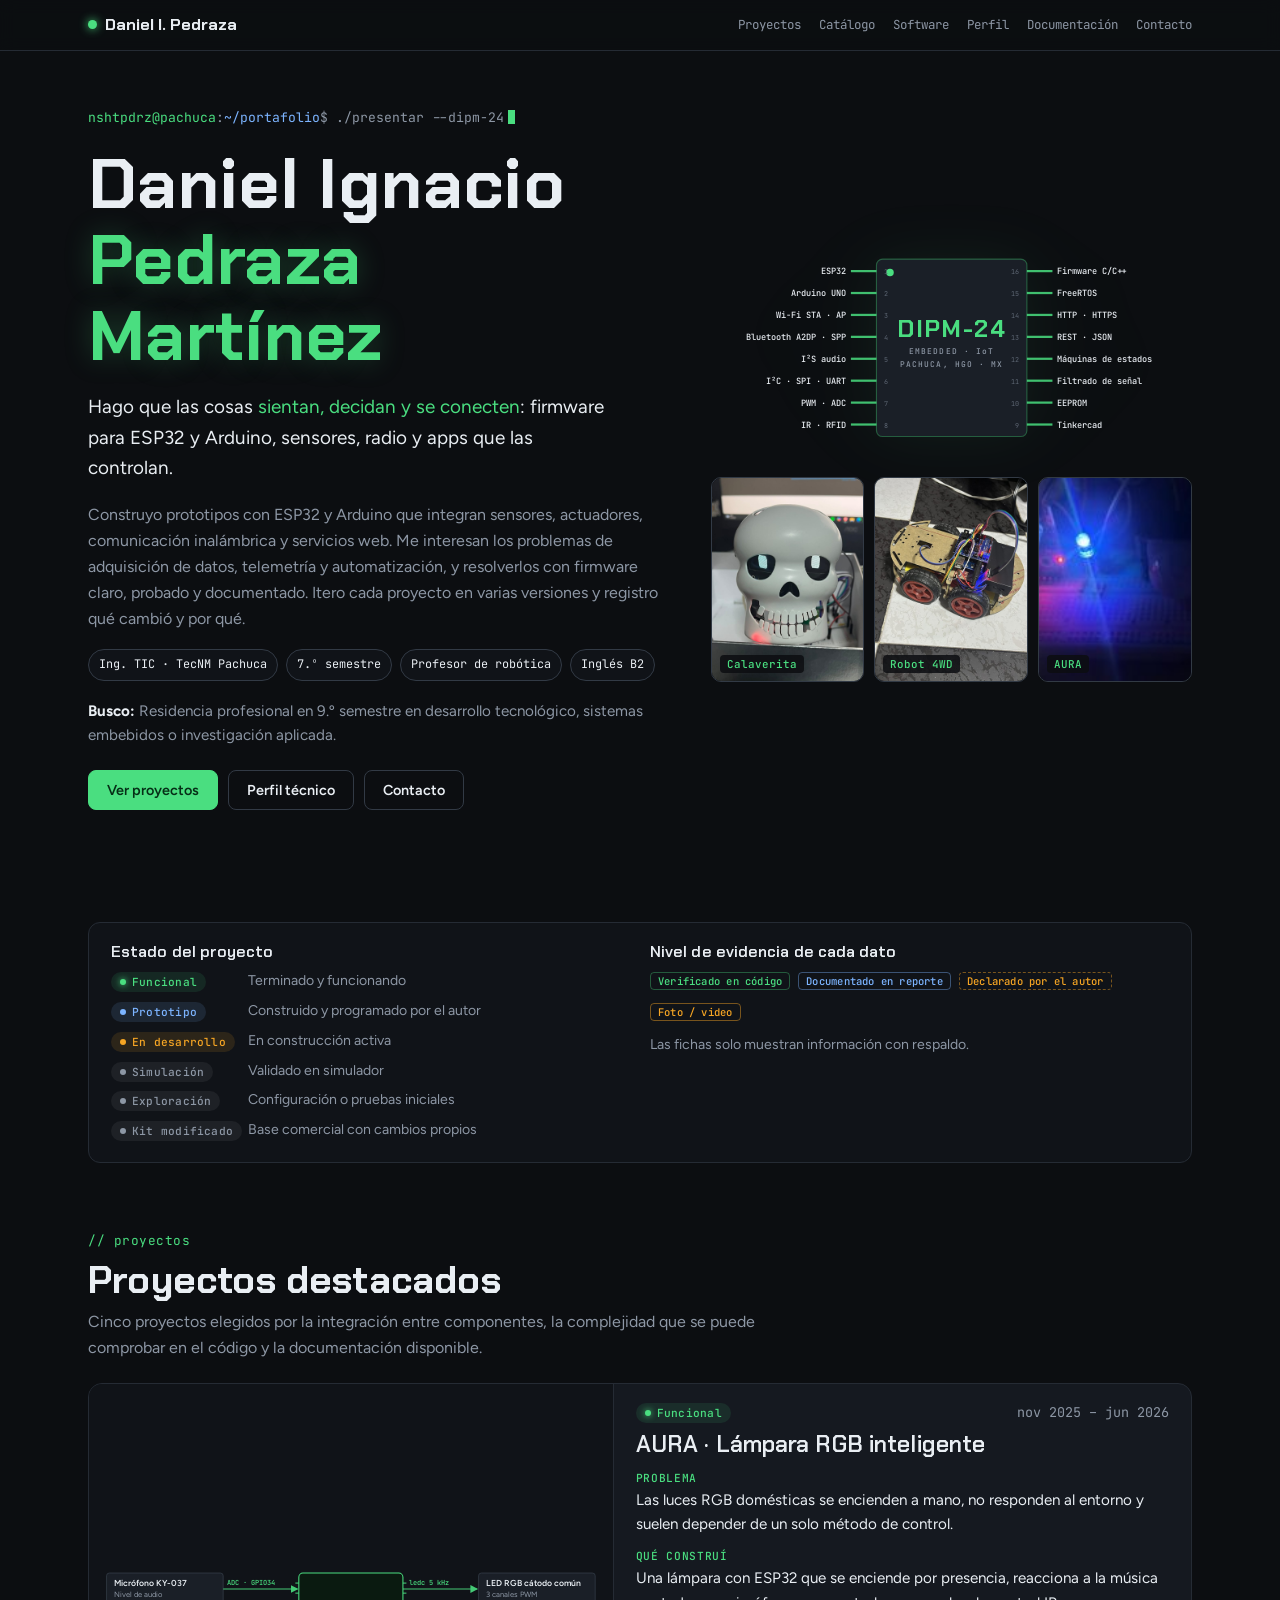
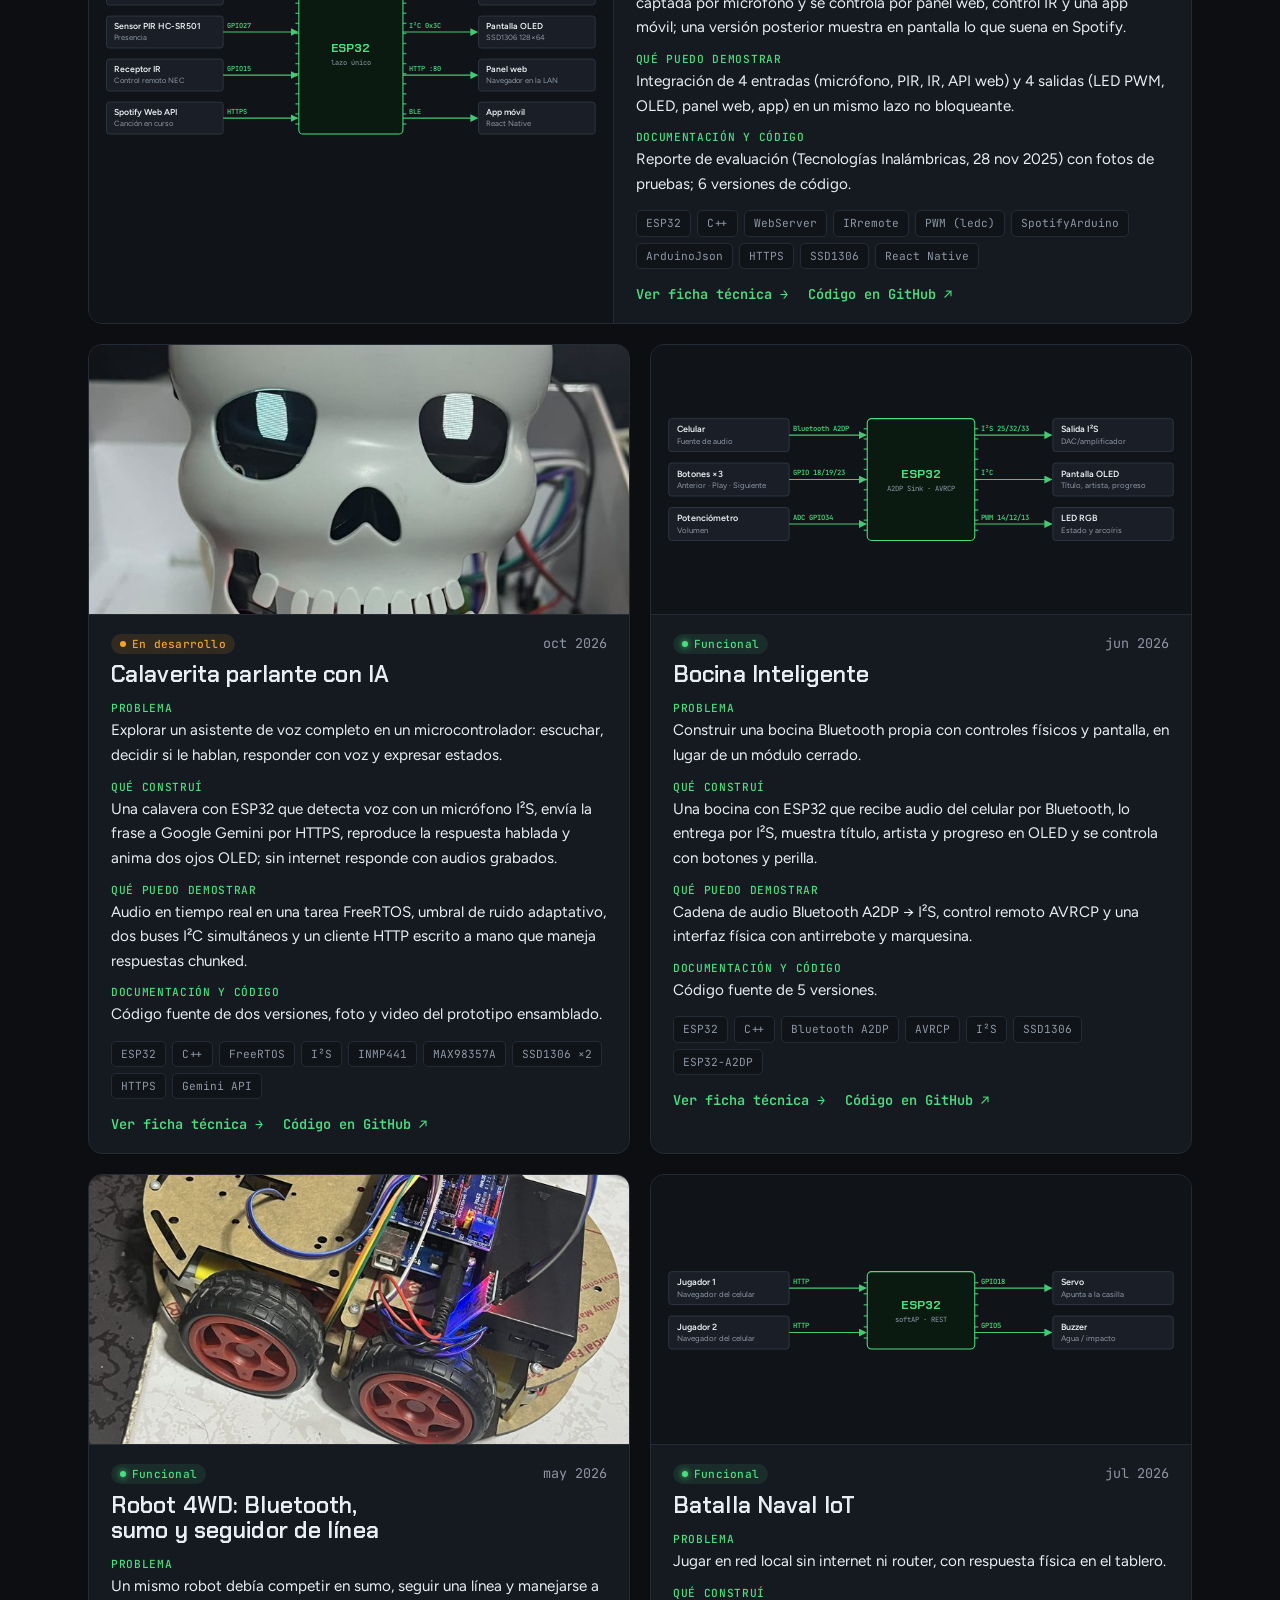
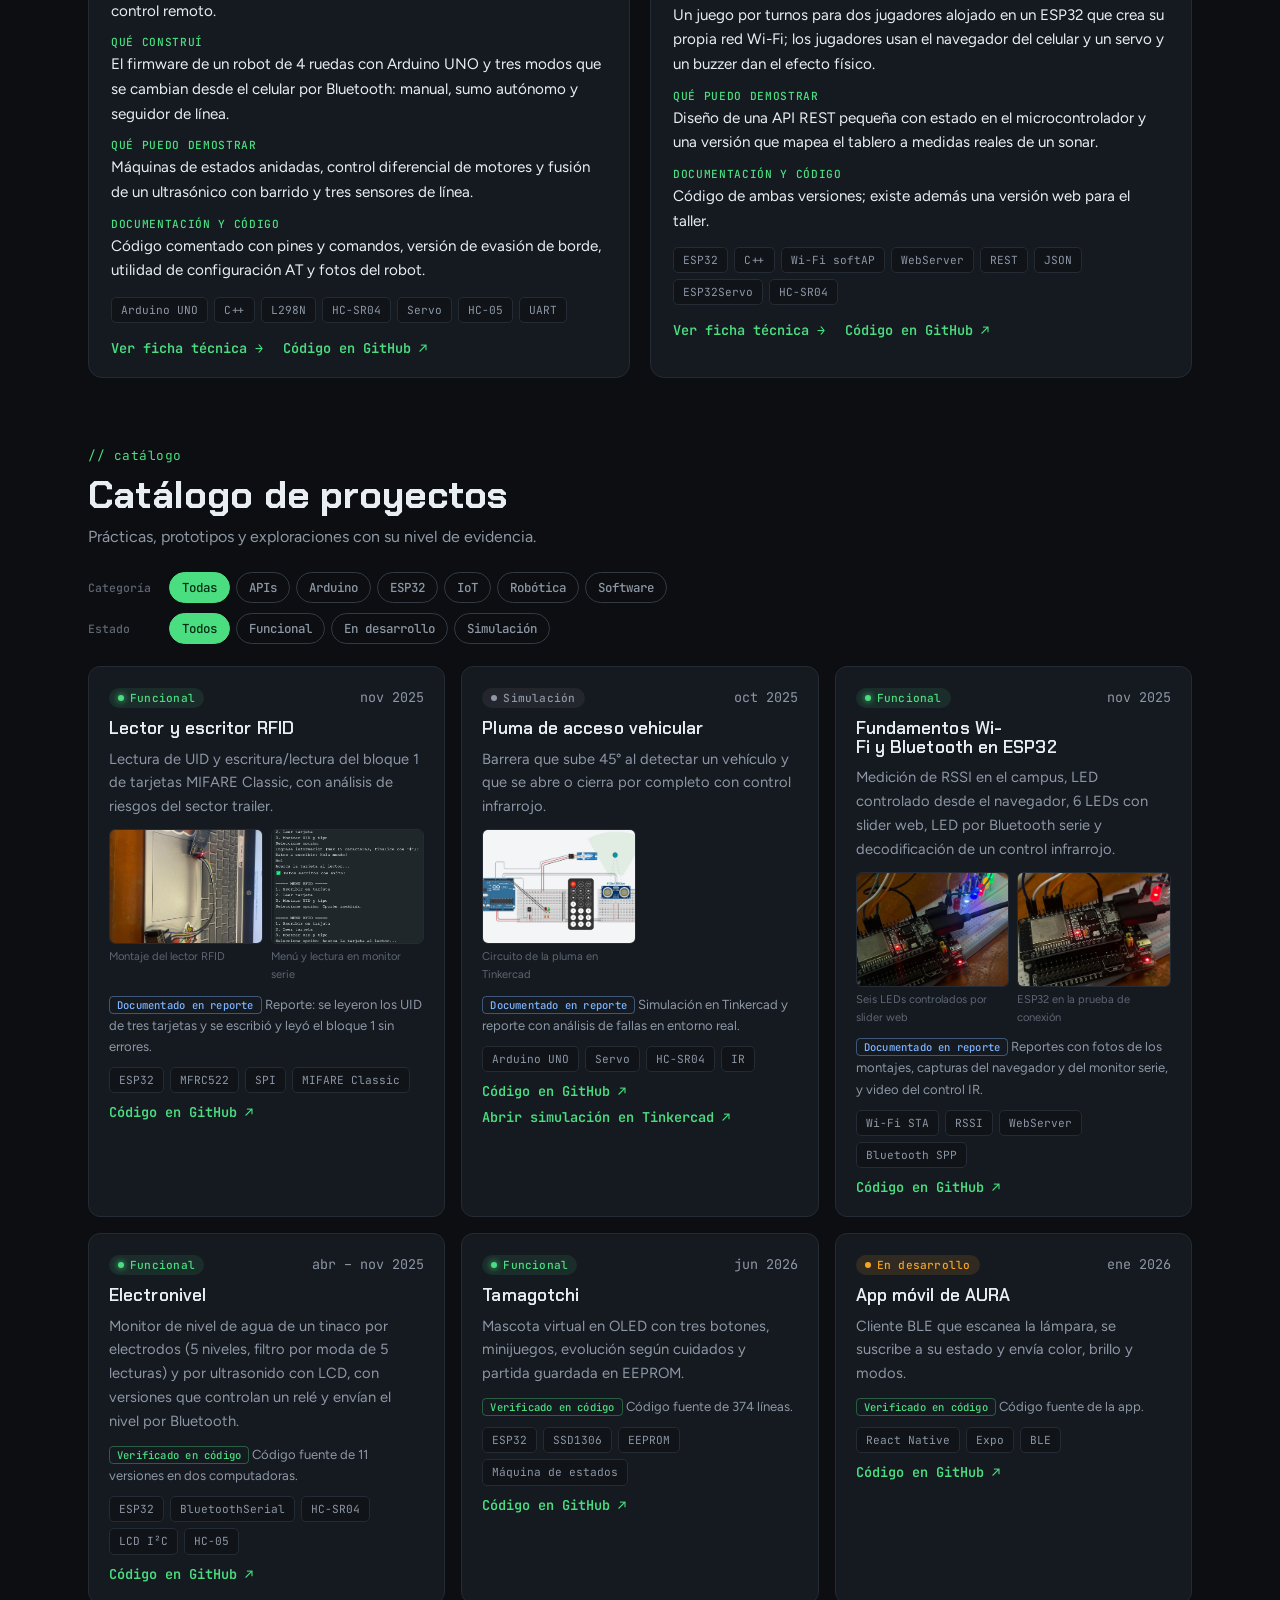
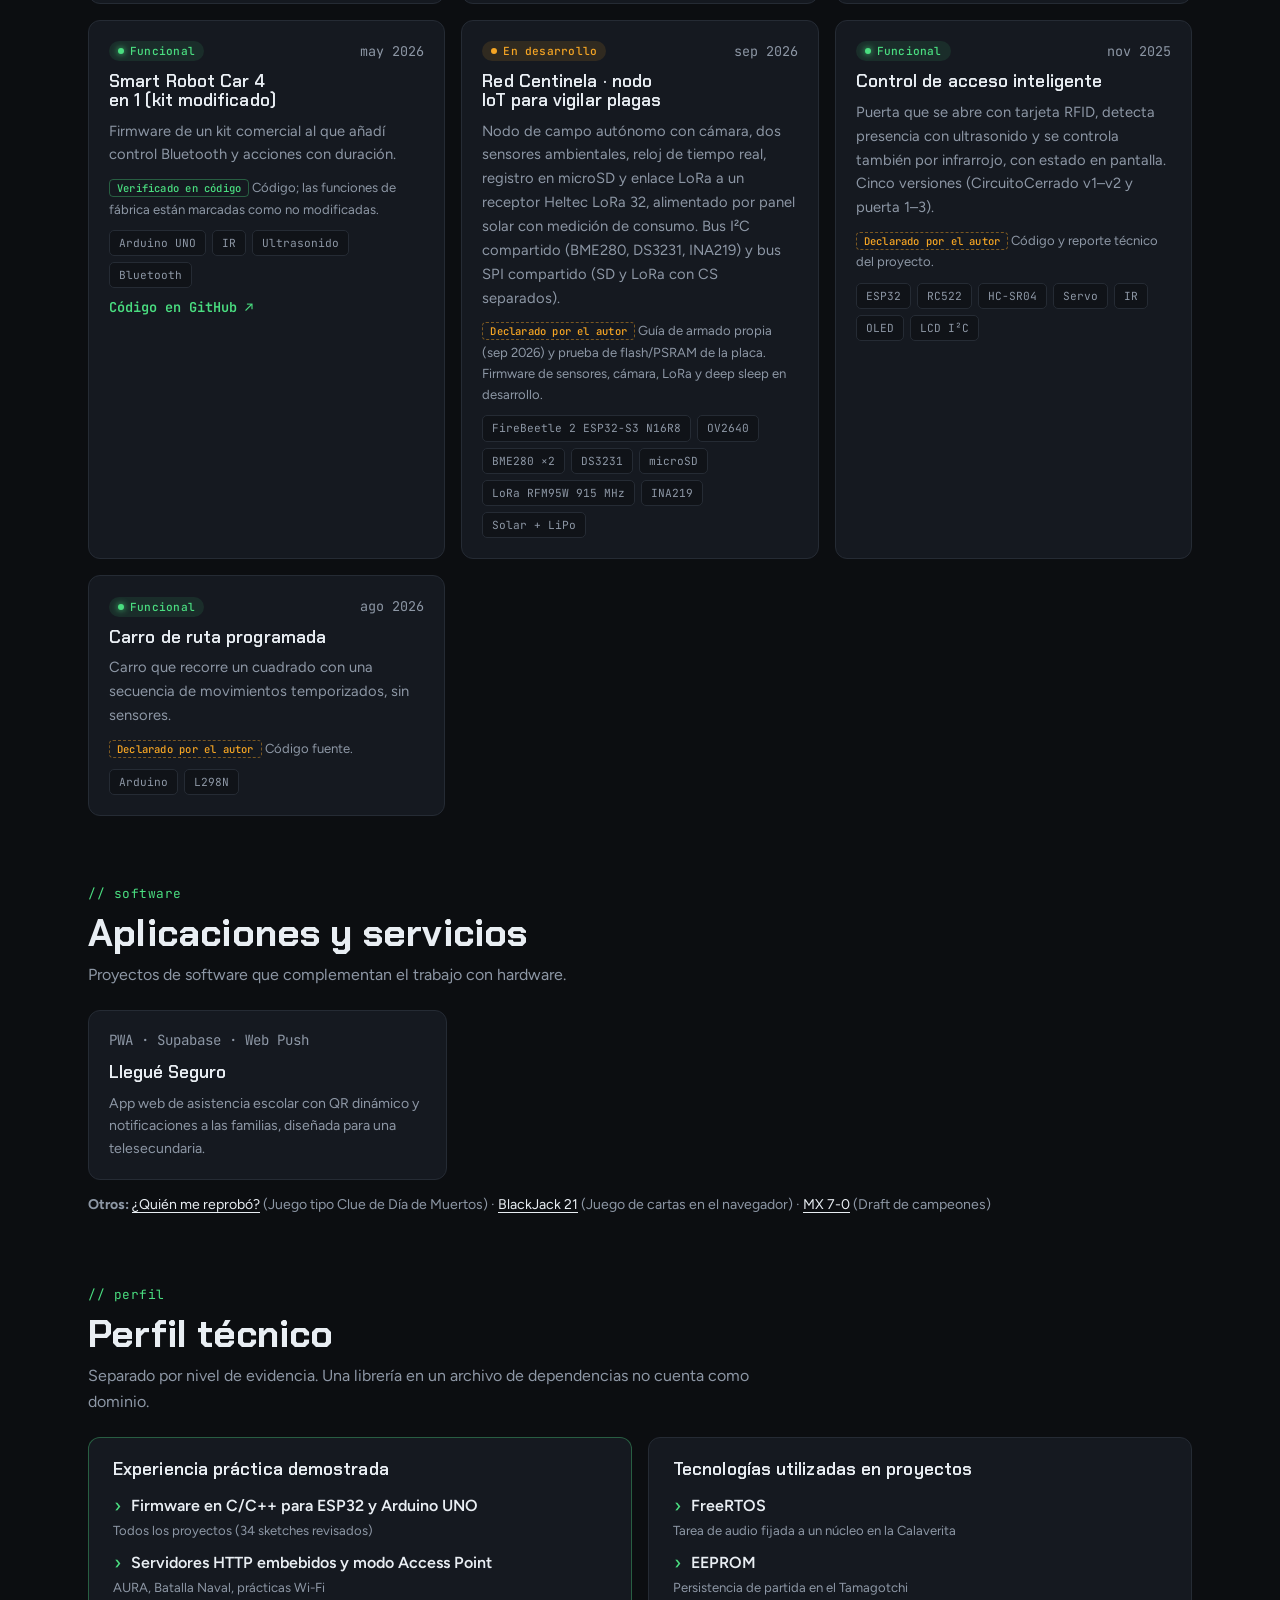
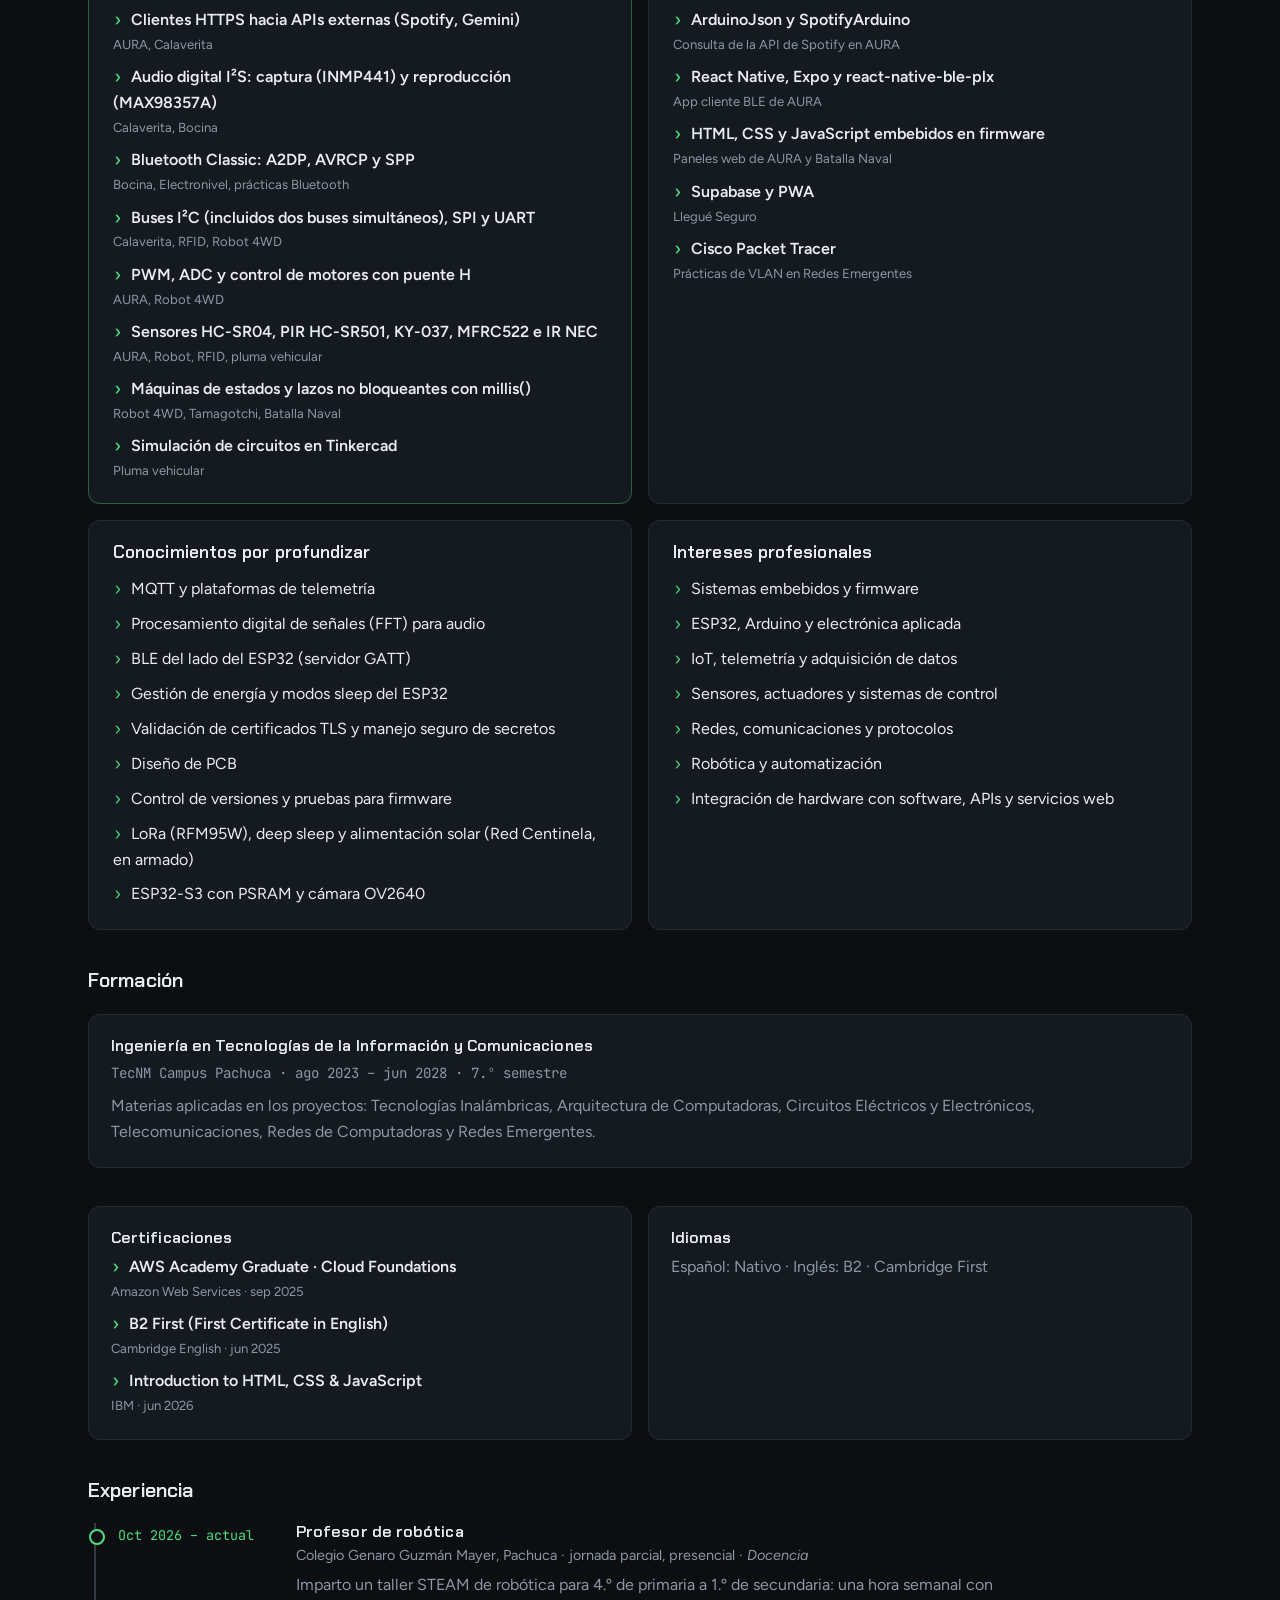
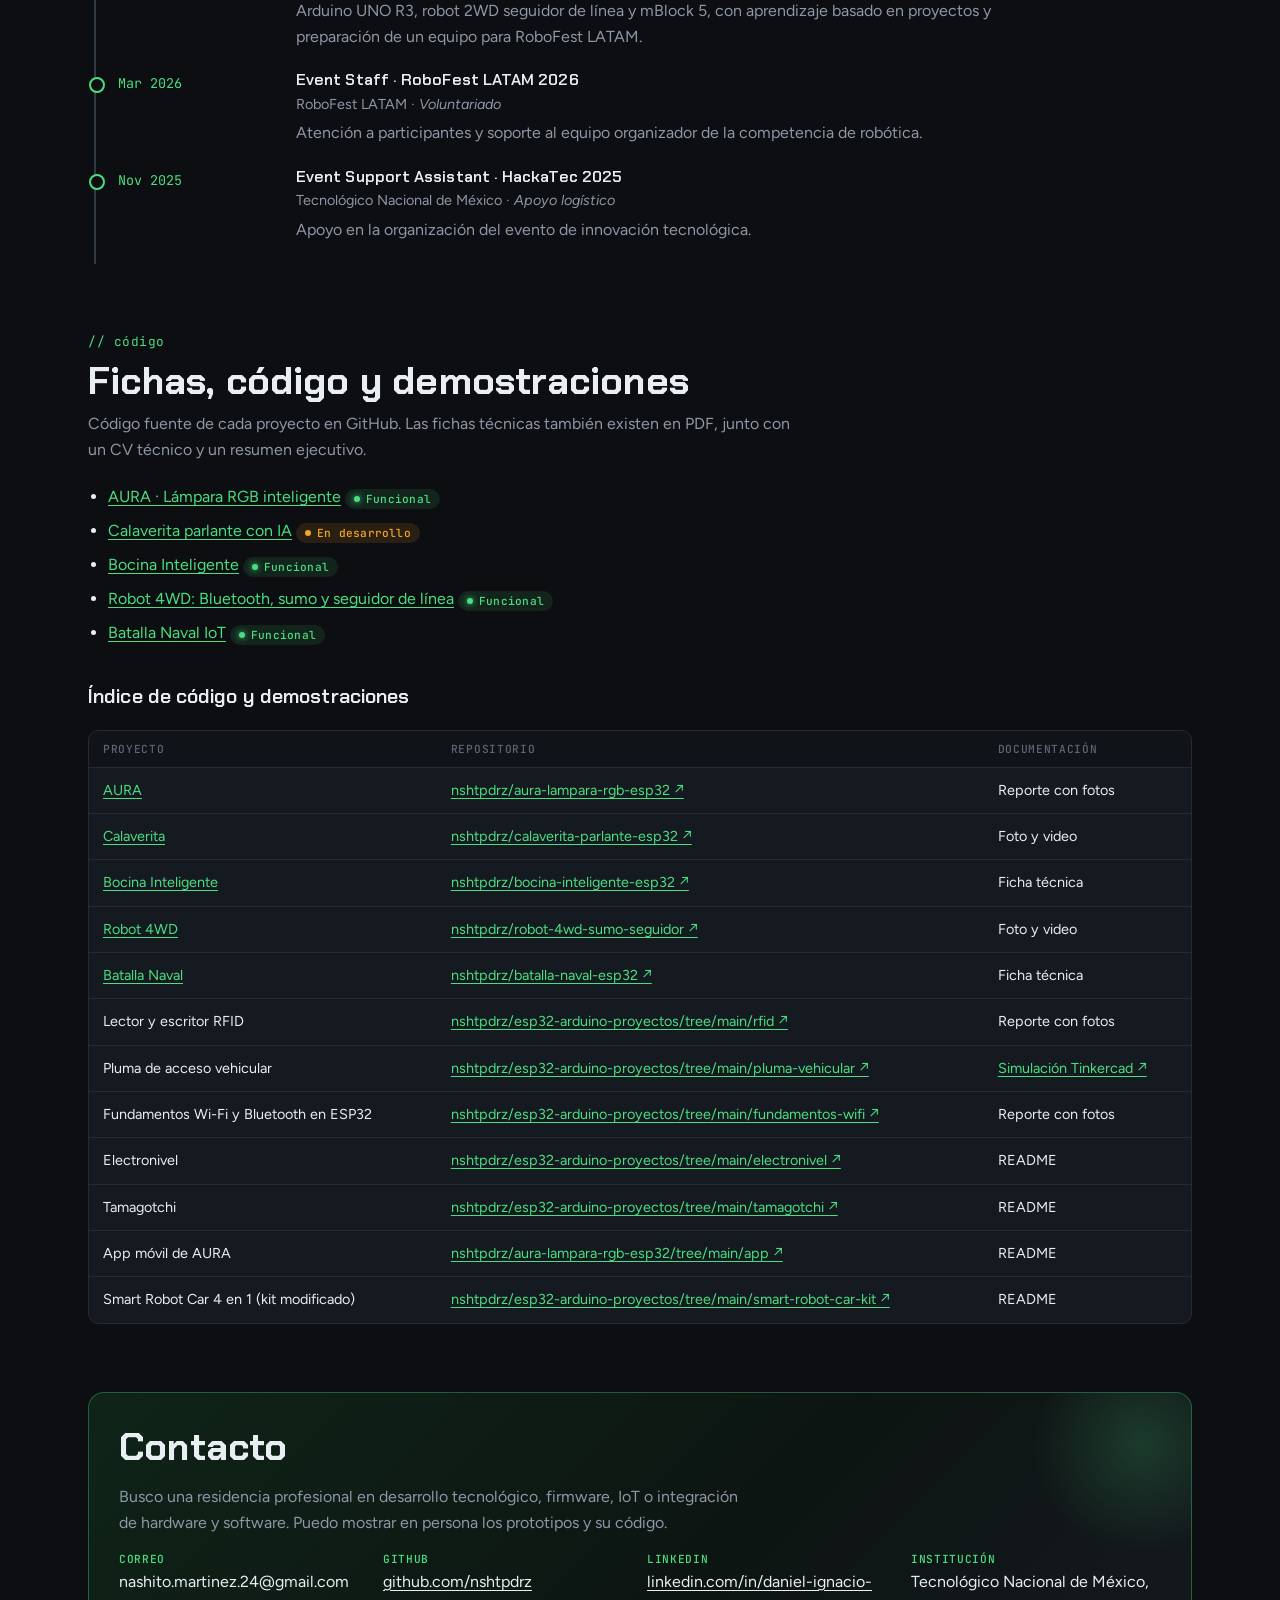
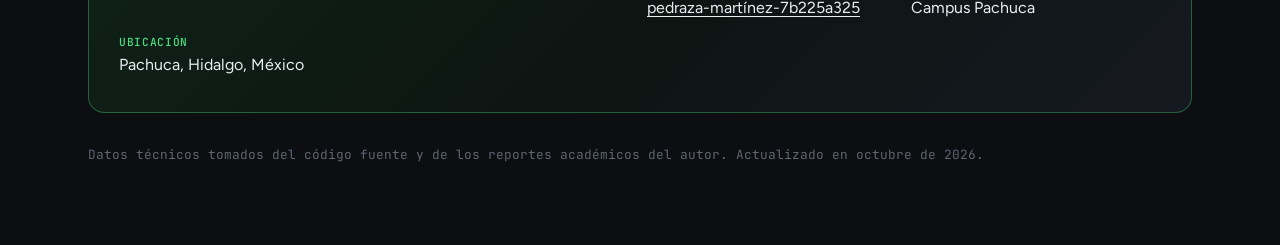
==== index.html @ 910955cd "Portafolio técnico de sistemas embebidos e IoT Co-Authored-By: Claude Opus 5.5 <noreply@anthropic.co" ====
<!doctype html>
<html lang="es">
<head>
<meta charset="utf-8">
<meta name="viewport" content="width=device-width, initial-scale=1, viewport-fit=cover">
<meta property="og:title" content="Portafolio de Daniel Pedraza · Sistemas embebidos e IoT">
<meta property="og:description" content="Proyectos con ESP32 y Arduino documentados con arquitectura, hardware y código.">
<meta property="og:type" content="website">
<meta property="og:url" content="https://nshtpdrz.github.io/">
<link rel="icon" href="data:image/svg+xml,%3Csvg xmlns='http://www.w3.org/2000/svg' viewBox='0 0 32 32'%3E%3Crect x='7' y='7' width='18' height='18' rx='3' fill='%2315191a'/%3E%3Cg stroke='%239c4d1b' stroke-width='2'%3E%3Cpath d='M2 11h5M2 16h5M2 21h5M25 11h5M25 16h5M25 21h5'/%3E%3C/g%3E%3C/svg%3E">
<title>Portafolio de Daniel Pedraza</title>
<meta name="claude:viewport-fit-sides" content="cover">
<meta name="description" content="Portafolio técnico de sistemas embebidos e IoT: proyectos con ESP32 y Arduino documentados con evidencia.">
<meta name="author" content="Daniel Ignacio Pedraza Martínez">
<link rel="preconnect" href="https://fonts.googleapis.com"><link rel="preconnect" href="https://fonts.gstatic.com" crossorigin><link rel="stylesheet" href="https://fonts.googleapis.com/css2?family=Chakra+Petch:wght@500;600;700&family=Figtree:wght@400;500;600;700&family=JetBrains+Mono:wght@400;500;700&display=swap">
<link rel="stylesheet" href="assets/styles.css">
</head>
<body>
<nav class="top" aria-label="Navegación principal"><div class="in"><a class="brand" href="#inicio">Daniel I. Pedraza</a><div class="links"><a href="#destacados">Proyectos</a><a href="#catalogo">Catálogo</a><a href="#software">Software</a><a href="#perfil">Perfil</a><a href="#documentacion">Documentación</a><a href="#contacto">Contacto</a></div></div></nav>
<main class="wrap" id="inicio">
  <header class="hero">
    <div class="intro">
      <p class="term" aria-hidden="true"><span class="prompt">nshtpdrz@pachuca</span>:<span class="path">~/portafolio</span>$ ./presentar --dipm-24<span class="cursor"></span></p>
      <h1>Daniel Ignacio<br><span class="hl">Pedraza Martínez</span></h1>
      <p class="role">Hago que las cosas <em>sientan, decidan y se conecten</em>: firmware para ESP32 y Arduino, sensores, radio y apps que las controlan.</p>
      <p class="summary">Construyo prototipos con ESP32 y Arduino que integran sensores, actuadores, comunicación inalámbrica y servicios web. Me interesan los problemas de adquisición de datos, telemetría y automatización, y resolverlos con firmware claro, probado y documentado. Itero cada proyecto en varias versiones y registro qué cambió y por qué.</p>
      <div class="facts"><span>Ing. TIC · TecNM Pachuca</span><span>7.º semestre</span><span>Profesor de robótica</span><span>Inglés B2</span></div>
      <p class="goal"><b>Busco:</b> Residencia profesional en 9.º semestre en desarrollo tecnológico, sistemas embebidos o investigación aplicada.</p>
      <div class="cta"><a class="btn" href="#destacados">Ver proyectos</a><a class="btn ghost" href="#perfil">Perfil técnico</a><a class="btn ghost" href="#contacto">Contacto</a></div>
    </div>
    <div class="hero-side">
      <div class="chipbox"><svg viewBox="0 0 640 300" class="chip" role="img" aria-label="Tecnologías con práctica demostrada: ESP32, Arduino UNO, Wi-Fi STA · AP, Bluetooth A2DP · SPP, I²S audio, I²C · SPI · UART, PWM · ADC, IR · RFID, Firmware C/C++, FreeRTOS, HTTP · HTTPS, REST · JSON, Máquinas de estados, Filtrado de señal, EEPROM, Tinkercad"><rect x="220.0" y="32.0" width="200" height="236" rx="8" class="c-body"/><circle cx="238.0" cy="50.0" r="5" class="c-dot"/><text x="320.0" y="136.0" text-anchor="middle" class="c-name">DIPM-24</text><text x="320.0" y="158.0" text-anchor="middle" class="c-sub">EMBEDDED · IoT</text><text x="320.0" y="176.0" text-anchor="middle" class="c-sub">PACHUCA, HGO · MX</text><line x1="186.0" y1="48.0" x2="220.0" y2="48.0" class="c-pin"/><text x="180.0" y="52.0" text-anchor="end" class="c-lab">ESP32</text><text x="230.0" y="52.0" class="c-num">1</text><line x1="420.0" y1="48.0" x2="454.0" y2="48.0" class="c-pin"/><text x="460.0" y="52.0" class="c-lab">Firmware C/C++</text><text x="410.0" y="52.0" text-anchor="end" class="c-num">16</text><line x1="186.0" y1="77.14285714285714" x2="220.0" y2="77.14285714285714" class="c-pin"/><text x="180.0" y="81.14285714285714" text-anchor="end" class="c-lab">Arduino UNO</text><text x="230.0" y="81.14285714285714" class="c-num">2</text><line x1="420.0" y1="77.14285714285714" x2="454.0" y2="77.14285714285714" class="c-pin"/><text x="460.0" y="81.14285714285714" class="c-lab">FreeRTOS</text><text x="410.0" y="81.14285714285714" text-anchor="end" class="c-num">15</text><line x1="186.0" y1="106.28571428571428" x2="220.0" y2="106.28571428571428" class="c-pin"/><text x="180.0" y="110.28571428571428" text-anchor="end" class="c-lab">Wi-Fi STA · AP</text><text x="230.0" y="110.28571428571428" class="c-num">3</text><line x1="420.0" y1="106.28571428571428" x2="454.0" y2="106.28571428571428" class="c-pin"/><text x="460.0" y="110.28571428571428" class="c-lab">HTTP · HTTPS</text><text x="410.0" y="110.28571428571428" text-anchor="end" class="c-num">14</text><line x1="186.0" y1="135.42857142857144" x2="220.0" y2="135.42857142857144" class="c-pin"/><text x="180.0" y="139.42857142857144" text-anchor="end" class="c-lab">Bluetooth A2DP · SPP</text><text x="230.0" y="139.42857142857144" class="c-num">4</text><line x1="420.0" y1="135.42857142857144" x2="454.0" y2="135.42857142857144" class="c-pin"/><text x="460.0" y="139.42857142857144" class="c-lab">REST · JSON</text><text x="410.0" y="139.42857142857144" text-anchor="end" class="c-num">13</text><line x1="186.0" y1="164.57142857142856" x2="220.0" y2="164.57142857142856" class="c-pin"/><text x="180.0" y="168.57142857142856" text-anchor="end" class="c-lab">I²S audio</text><text x="230.0" y="168.57142857142856" class="c-num">5</text><line x1="420.0" y1="164.57142857142856" x2="454.0" y2="164.57142857142856" class="c-pin"/><text x="460.0" y="168.57142857142856" class="c-lab">Máquinas de estados</text><text x="410.0" y="168.57142857142856" text-anchor="end" class="c-num">12</text><line x1="186.0" y1="193.71428571428572" x2="220.0" y2="193.71428571428572" class="c-pin"/><text x="180.0" y="197.71428571428572" text-anchor="end" class="c-lab">I²C · SPI · UART</text><text x="230.0" y="197.71428571428572" class="c-num">6</text><line x1="420.0" y1="193.71428571428572" x2="454.0" y2="193.71428571428572" class="c-pin"/><text x="460.0" y="197.71428571428572" class="c-lab">Filtrado de señal</text><text x="410.0" y="197.71428571428572" text-anchor="end" class="c-num">11</text><line x1="186.0" y1="222.85714285714286" x2="220.0" y2="222.85714285714286" class="c-pin"/><text x="180.0" y="226.85714285714286" text-anchor="end" class="c-lab">PWM · ADC</text><text x="230.0" y="226.85714285714286" class="c-num">7</text><line x1="420.0" y1="222.85714285714286" x2="454.0" y2="222.85714285714286" class="c-pin"/><text x="460.0" y="226.85714285714286" class="c-lab">EEPROM</text><text x="410.0" y="226.85714285714286" text-anchor="end" class="c-num">10</text><line x1="186.0" y1="252.0" x2="220.0" y2="252.0" class="c-pin"/><text x="180.0" y="256.0" text-anchor="end" class="c-lab">IR · RFID</text><text x="230.0" y="256.0" class="c-num">8</text><line x1="420.0" y1="252.0" x2="454.0" y2="252.0" class="c-pin"/><text x="460.0" y="256.0" class="c-lab">Tinkercad</text><text x="410.0" y="256.0" text-anchor="end" class="c-num">9</text></svg></div>
      <div class="strip"><figure><img src="assets/img/calaverita-ensamblada.jpg" alt="Prototipo: Calaverita"><figcaption>Calaverita</figcaption></figure><figure><img src="assets/img/robot-4wd-1.jpg" alt="Prototipo: Robot 4WD"><figcaption>Robot 4WD</figcaption></figure><figure><img src="assets/img/aura-prototipo-2.jpg" alt="Prototipo: AURA"><figcaption>AURA</figcaption></figure></div>
    </div>
  </header>

  <section class="part" id="como-leer" aria-labelledby="h-leer">
    <h2 id="h-leer" class="sr">Cómo leer este portafolio</h2>
    <div class="legend">
      <div><h4>Estado del proyecto</h4><ul class="leg"><li><span class="st st-funcional" title="Terminado y funcionando">Funcional</span><span>Terminado y funcionando</span></li><li><span class="st st-prototipo" title="Construido y programado por el autor">Prototipo</span><span>Construido y programado por el autor</span></li><li><span class="st st-desarrollo" title="En construcción activa">En desarrollo</span><span>En construcción activa</span></li><li><span class="st st-simulacion" title="Validado en simulador">Simulación</span><span>Validado en simulador</span></li><li><span class="st st-exploracion" title="Configuración o pruebas iniciales">Exploración</span><span>Configuración o pruebas iniciales</span></li><li><span class="st st-kit" title="Base comercial con cambios propios">Kit modificado</span><span>Base comercial con cambios propios</span></li></ul></div>
      <div><h4>Nivel de evidencia de cada dato</h4><ul class="leg ev-leg"><li><span class="ev ev-codigo">Verificado en código</span></li><li><span class="ev ev-reporte">Documentado en reporte</span></li><li><span class="ev ev-declarado">Declarado por el autor</span></li><li><span class="ev ev-video">Foto / video</span></li></ul><p class="small muted">Las fichas solo muestran información con respaldo.</p></div>
    </div>
  </section>

  <section class="part" id="destacados" aria-labelledby="h-dest">
    <div class="part-head"><span class="eyebrow">// proyectos</span><h2 id="h-dest">Proyectos destacados</h2>
      <p>Cinco proyectos elegidos por la integración entre componentes, la complejidad que se puede comprobar en el código y la documentación disponible.</p></div>
    <div class="feats">
<article class="feat" id="d-aura">
  <a class="thumb thumb-diag" href="proyectos/aura.html" tabindex="-1" aria-hidden="true"><figure class="diagthumb"><svg viewBox="0 0 720 284" role="img" aria-labelledby="dg-t-aura" class="diag"><title id="dg-t-aura">Diagrama de bloques: Micrófono KY-037, Sensor PIR HC-SR501, Receptor IR, Spotify Web API hacia ESP32 hacia LED RGB cátodo común, Pantalla OLED, Panel web, App móvil</title><defs><marker id="ah-t-aura" viewBox="0 0 8 8" refX="7" refY="4" markerWidth="7" markerHeight="7" orient="auto-start-reverse"><path d="M0,0 L8,4 L0,8 z" class="d-arrowhead"/></marker></defs><rect x="8" y="26.0" width="168" height="46" rx="4" class="d-box"/><text x="19" y="45.0" class="d-t">Micrófono KY-037</text><text x="19" y="61.0" class="d-s">Nivel de audio</text><path d="M176,49.0 H230.5 V49.0 H283.0" class="d-wire" marker-end="url(#ah-t-aura)"/><text x="182" y="43.0" class="d-bus">ADC · GPIO34</text><rect x="8" y="88.0" width="168" height="46" rx="4" class="d-box"/><text x="19" y="107.0" class="d-t">Sensor PIR HC-SR501</text><text x="19" y="123.0" class="d-s">Presencia</text><path d="M176,111.0 H230.5 V111.0 H283.0" class="d-wire" marker-end="url(#ah-t-aura)"/><text x="182" y="105.0" class="d-bus">GPIO27</text><rect x="8" y="150.0" width="168" height="46" rx="4" class="d-box"/><text x="19" y="169.0" class="d-t">Receptor IR</text><text x="19" y="185.0" class="d-s">Control remoto NEC</text><path d="M176,173.0 H230.5 V173.0 H283.0" class="d-wire" marker-end="url(#ah-t-aura)"/><text x="182" y="167.0" class="d-bus">GPIO15</text><rect x="8" y="212.0" width="168" height="46" rx="4" class="d-box"/><text x="19" y="231.0" class="d-t">Spotify Web API</text><text x="19" y="247.0" class="d-s">Canción en curso</text><path d="M176,235.0 H230.5 V235.0 H283.0" class="d-wire" marker-end="url(#ah-t-aura)"/><text x="182" y="229.0" class="d-bus">HTTPS</text><rect x="544" y="26.0" width="168" height="46" rx="4" class="d-box"/><text x="555" y="45.0" class="d-t">LED RGB cátodo común</text><text x="555" y="61.0" class="d-s">3 canales PWM</text><path d="M435.0,49.0 H489.5 V49.0 H542" class="d-wire" marker-end="url(#ah-t-aura)"/><text x="444.0" y="43.0" class="d-bus">ledc 5 kHz</text><rect x="544" y="88.0" width="168" height="46" rx="4" class="d-box"/><text x="555" y="107.0" class="d-t">Pantalla OLED</text><text x="555" y="123.0" class="d-s">SSD1306 128×64</text><path d="M435.0,111.0 H489.5 V111.0 H542" class="d-wire" marker-end="url(#ah-t-aura)"/><text x="444.0" y="105.0" class="d-bus">I²C 0x3C</text><rect x="544" y="150.0" width="168" height="46" rx="4" class="d-box"/><text x="555" y="169.0" class="d-t">Panel web</text><text x="555" y="185.0" class="d-s">Navegador en la LAN</text><path d="M435.0,173.0 H489.5 V173.0 H542" class="d-wire" marker-end="url(#ah-t-aura)"/><text x="444.0" y="167.0" class="d-bus">HTTP :80</text><rect x="544" y="212.0" width="168" height="46" rx="4" class="d-box"/><text x="555" y="231.0" class="d-t">App móvil</text><text x="555" y="247.0" class="d-s">React Native</text><path d="M435.0,235.0 H489.5 V235.0 H542" class="d-wire" marker-end="url(#ah-t-aura)"/><text x="444.0" y="229.0" class="d-bus">BLE</text><rect x="285.0" y="26.0" width="150" height="232" rx="6" class="d-mcu"/><line x1="280.0" y1="40.5" x2="285.0" y2="40.5" class="d-pin"/><line x1="435.0" y1="40.5" x2="440.0" y2="40.5" class="d-pin"/><line x1="280.0" y1="55.0" x2="285.0" y2="55.0" class="d-pin"/><line x1="435.0" y1="55.0" x2="440.0" y2="55.0" class="d-pin"/><line x1="280.0" y1="69.5" x2="285.0" y2="69.5" class="d-pin"/><line x1="435.0" y1="69.5" x2="440.0" y2="69.5" class="d-pin"/><line x1="280.0" y1="84.0" x2="285.0" y2="84.0" class="d-pin"/><line x1="435.0" y1="84.0" x2="440.0" y2="84.0" class="d-pin"/><line x1="280.0" y1="98.5" x2="285.0" y2="98.5" class="d-pin"/><line x1="435.0" y1="98.5" x2="440.0" y2="98.5" class="d-pin"/><line x1="280.0" y1="113.0" x2="285.0" y2="113.0" class="d-pin"/><line x1="435.0" y1="113.0" x2="440.0" y2="113.0" class="d-pin"/><line x1="280.0" y1="127.5" x2="285.0" y2="127.5" class="d-pin"/><line x1="435.0" y1="127.5" x2="440.0" y2="127.5" class="d-pin"/><line x1="280.0" y1="142.0" x2="285.0" y2="142.0" class="d-pin"/><line x1="435.0" y1="142.0" x2="440.0" y2="142.0" class="d-pin"/><line x1="280.0" y1="156.5" x2="285.0" y2="156.5" class="d-pin"/><line x1="435.0" y1="156.5" x2="440.0" y2="156.5" class="d-pin"/><line x1="280.0" y1="171.0" x2="285.0" y2="171.0" class="d-pin"/><line x1="435.0" y1="171.0" x2="440.0" y2="171.0" class="d-pin"/><line x1="280.0" y1="185.5" x2="285.0" y2="185.5" class="d-pin"/><line x1="435.0" y1="185.5" x2="440.0" y2="185.5" class="d-pin"/><line x1="280.0" y1="200.0" x2="285.0" y2="200.0" class="d-pin"/><line x1="435.0" y1="200.0" x2="440.0" y2="200.0" class="d-pin"/><line x1="280.0" y1="214.5" x2="285.0" y2="214.5" class="d-pin"/><line x1="435.0" y1="214.5" x2="440.0" y2="214.5" class="d-pin"/><line x1="280.0" y1="229.0" x2="285.0" y2="229.0" class="d-pin"/><line x1="435.0" y1="229.0" x2="440.0" y2="229.0" class="d-pin"/><line x1="280.0" y1="243.5" x2="285.0" y2="243.5" class="d-pin"/><line x1="435.0" y1="243.5" x2="440.0" y2="243.5" class="d-pin"/><text x="360.0" y="140.0" text-anchor="middle" class="d-mt">ESP32</text><text x="360.0" y="158.0" text-anchor="middle" class="d-ms">lazo único</text></svg></figure></a>
  <header>
    <div class="feat-top"><span class="st st-funcional" title="Terminado y funcionando">Funcional</span><span class="mono muted">nov 2025 – jun 2026</span></div>
    <h3><a href="proyectos/aura.html">AURA · Lámpara RGB inteligente</a></h3>
  </header>
  <dl class="feat-dl">
    <div><dt>Problema</dt><dd>Las luces RGB domésticas se encienden a mano, no responden al entorno y suelen depender de un solo método de control.</dd></div>
    <div><dt>Qué construí</dt><dd>Una lámpara con ESP32 que se enciende por presencia, reacciona a la música captada por micrófono y se controla por panel web, control IR y una app móvil; una versión posterior muestra en pantalla lo que suena en Spotify.</dd></div>
    <div><dt>Qué puedo demostrar</dt><dd>Integración de 4 entradas (micrófono, PIR, IR, API web) y 4 salidas (LED PWM, OLED, panel web, app) en un mismo lazo no bloqueante.</dd></div>
    <div><dt>Documentación y código</dt><dd>Reporte de evaluación (Tecnologías Inalámbricas, 28 nov 2025) con fotos de pruebas; 6 versiones de código.</dd></div>
  </dl>
  <div class="chips"><span>ESP32</span><span>C++</span><span>WebServer</span><span>IRremote</span><span>PWM (ledc)</span><span>SpotifyArduino</span><span>ArduinoJson</span><span>HTTPS</span><span>SSD1306</span><span>React Native</span></div>
  <div class="links-row"><a class="go" href="proyectos/aura.html">Ver ficha técnica <span aria-hidden="true">→</span></a><a class="go" href="https://github.com/nshtpdrz/aura-lampara-rgb-esp32" target="_blank" rel="noopener">Código en GitHub <span aria-hidden="true">↗</span></a></div>
</article>
<article class="feat" id="d-calaverita">
  <a class="thumb" href="proyectos/calaverita.html" tabindex="-1" aria-hidden="true"><img src="assets/img/calaverita-ensamblada.jpg" alt="" loading="lazy"></a>
  <header>
    <div class="feat-top"><span class="st st-desarrollo" title="En construcción activa">En desarrollo</span><span class="mono muted">oct 2026</span></div>
    <h3><a href="proyectos/calaverita.html">Calaverita parlante con IA</a></h3>
  </header>
  <dl class="feat-dl">
    <div><dt>Problema</dt><dd>Explorar un asistente de voz completo en un microcontrolador: escuchar, decidir si le hablan, responder con voz y expresar estados.</dd></div>
    <div><dt>Qué construí</dt><dd>Una calavera con ESP32 que detecta voz con un micrófono I²S, envía la frase a Google Gemini por HTTPS, reproduce la respuesta hablada y anima dos ojos OLED; sin internet responde con audios grabados.</dd></div>
    <div><dt>Qué puedo demostrar</dt><dd>Audio en tiempo real en una tarea FreeRTOS, umbral de ruido adaptativo, dos buses I²C simultáneos y un cliente HTTP escrito a mano que maneja respuestas chunked.</dd></div>
    <div><dt>Documentación y código</dt><dd>Código fuente de dos versiones, foto y video del prototipo ensamblado.</dd></div>
  </dl>
  <div class="chips"><span>ESP32</span><span>C++</span><span>FreeRTOS</span><span>I²S</span><span>INMP441</span><span>MAX98357A</span><span>SSD1306 ×2</span><span>HTTPS</span><span>Gemini API</span></div>
  <div class="links-row"><a class="go" href="proyectos/calaverita.html">Ver ficha técnica <span aria-hidden="true">→</span></a><a class="go" href="https://github.com/nshtpdrz/calaverita-parlante-esp32" target="_blank" rel="noopener">Código en GitHub <span aria-hidden="true">↗</span></a></div>
</article>
<article class="feat" id="d-bocina">
  <a class="thumb thumb-diag" href="proyectos/bocina.html" tabindex="-1" aria-hidden="true"><figure class="diagthumb"><svg viewBox="0 0 720 222" role="img" aria-labelledby="dg-t-bocina" class="diag"><title id="dg-t-bocina">Diagrama de bloques: Celular, Botones ×3, Potenciómetro hacia ESP32 hacia Salida I²S, Pantalla OLED, LED RGB</title><defs><marker id="ah-t-bocina" viewBox="0 0 8 8" refX="7" refY="4" markerWidth="7" markerHeight="7" orient="auto-start-reverse"><path d="M0,0 L8,4 L0,8 z" class="d-arrowhead"/></marker></defs><rect x="8" y="26.0" width="168" height="46" rx="4" class="d-box"/><text x="19" y="45.0" class="d-t">Celular</text><text x="19" y="61.0" class="d-s">Fuente de audio</text><path d="M176,49.0 H230.5 V49.0 H283.0" class="d-wire" marker-end="url(#ah-t-bocina)"/><text x="182" y="43.0" class="d-bus">Bluetooth A2DP</text><rect x="8" y="88.0" width="168" height="46" rx="4" class="d-box"/><text x="19" y="107.0" class="d-t">Botones ×3</text><text x="19" y="123.0" class="d-s">Anterior · Play · Siguiente</text><path d="M176,111.0 H230.5 V111.0 H283.0" class="d-wire" marker-end="url(#ah-t-bocina)"/><text x="182" y="105.0" class="d-bus">GPIO 18/19/23</text><rect x="8" y="150.0" width="168" height="46" rx="4" class="d-box"/><text x="19" y="169.0" class="d-t">Potenciómetro</text><text x="19" y="185.0" class="d-s">Volumen</text><path d="M176,173.0 H230.5 V173.0 H283.0" class="d-wire" marker-end="url(#ah-t-bocina)"/><text x="182" y="167.0" class="d-bus">ADC GPIO34</text><rect x="544" y="26.0" width="168" height="46" rx="4" class="d-box"/><text x="555" y="45.0" class="d-t">Salida I²S</text><text x="555" y="61.0" class="d-s">DAC/amplificador</text><path d="M435.0,49.0 H489.5 V49.0 H542" class="d-wire" marker-end="url(#ah-t-bocina)"/><text x="444.0" y="43.0" class="d-bus">I²S 25/32/33</text><rect x="544" y="88.0" width="168" height="46" rx="4" class="d-box"/><text x="555" y="107.0" class="d-t">Pantalla OLED</text><text x="555" y="123.0" class="d-s">Título, artista, progreso</text><path d="M435.0,111.0 H489.5 V111.0 H542" class="d-wire" marker-end="url(#ah-t-bocina)"/><text x="444.0" y="105.0" class="d-bus">I²C</text><rect x="544" y="150.0" width="168" height="46" rx="4" class="d-box"/><text x="555" y="169.0" class="d-t">LED RGB</text><text x="555" y="185.0" class="d-s">Estado y arcoíris</text><path d="M435.0,173.0 H489.5 V173.0 H542" class="d-wire" marker-end="url(#ah-t-bocina)"/><text x="444.0" y="167.0" class="d-bus">PWM 14/12/13</text><rect x="285.0" y="26.0" width="150" height="170" rx="6" class="d-mcu"/><line x1="280.0" y1="40.166666666666664" x2="285.0" y2="40.166666666666664" class="d-pin"/><line x1="435.0" y1="40.166666666666664" x2="440.0" y2="40.166666666666664" class="d-pin"/><line x1="280.0" y1="54.33333333333333" x2="285.0" y2="54.33333333333333" class="d-pin"/><line x1="435.0" y1="54.33333333333333" x2="440.0" y2="54.33333333333333" class="d-pin"/><line x1="280.0" y1="68.5" x2="285.0" y2="68.5" class="d-pin"/><line x1="435.0" y1="68.5" x2="440.0" y2="68.5" class="d-pin"/><line x1="280.0" y1="82.66666666666666" x2="285.0" y2="82.66666666666666" class="d-pin"/><line x1="435.0" y1="82.66666666666666" x2="440.0" y2="82.66666666666666" class="d-pin"/><line x1="280.0" y1="96.83333333333333" x2="285.0" y2="96.83333333333333" class="d-pin"/><line x1="435.0" y1="96.83333333333333" x2="440.0" y2="96.83333333333333" class="d-pin"/><line x1="280.0" y1="111.0" x2="285.0" y2="111.0" class="d-pin"/><line x1="435.0" y1="111.0" x2="440.0" y2="111.0" class="d-pin"/><line x1="280.0" y1="125.16666666666667" x2="285.0" y2="125.16666666666667" class="d-pin"/><line x1="435.0" y1="125.16666666666667" x2="440.0" y2="125.16666666666667" class="d-pin"/><line x1="280.0" y1="139.33333333333331" x2="285.0" y2="139.33333333333331" class="d-pin"/><line x1="435.0" y1="139.33333333333331" x2="440.0" y2="139.33333333333331" class="d-pin"/><line x1="280.0" y1="153.5" x2="285.0" y2="153.5" class="d-pin"/><line x1="435.0" y1="153.5" x2="440.0" y2="153.5" class="d-pin"/><line x1="280.0" y1="167.66666666666666" x2="285.0" y2="167.66666666666666" class="d-pin"/><line x1="435.0" y1="167.66666666666666" x2="440.0" y2="167.66666666666666" class="d-pin"/><line x1="280.0" y1="181.83333333333334" x2="285.0" y2="181.83333333333334" class="d-pin"/><line x1="435.0" y1="181.83333333333334" x2="440.0" y2="181.83333333333334" class="d-pin"/><text x="360.0" y="109.0" text-anchor="middle" class="d-mt">ESP32</text><text x="360.0" y="127.0" text-anchor="middle" class="d-ms">A2DP Sink · AVRCP</text></svg></figure></a>
  <header>
    <div class="feat-top"><span class="st st-funcional" title="Terminado y funcionando">Funcional</span><span class="mono muted">jun 2026</span></div>
    <h3><a href="proyectos/bocina.html">Bocina Inteligente</a></h3>
  </header>
  <dl class="feat-dl">
    <div><dt>Problema</dt><dd>Construir una bocina Bluetooth propia con controles físicos y pantalla, en lugar de un módulo cerrado.</dd></div>
    <div><dt>Qué construí</dt><dd>Una bocina con ESP32 que recibe audio del celular por Bluetooth, lo entrega por I²S, muestra título, artista y progreso en OLED y se controla con botones y perilla.</dd></div>
    <div><dt>Qué puedo demostrar</dt><dd>Cadena de audio Bluetooth A2DP → I²S, control remoto AVRCP y una interfaz física con antirrebote y marquesina.</dd></div>
    <div><dt>Documentación y código</dt><dd>Código fuente de 5 versiones.</dd></div>
  </dl>
  <div class="chips"><span>ESP32</span><span>C++</span><span>Bluetooth A2DP</span><span>AVRCP</span><span>I²S</span><span>SSD1306</span><span>ESP32-A2DP</span></div>
  <div class="links-row"><a class="go" href="proyectos/bocina.html">Ver ficha técnica <span aria-hidden="true">→</span></a><a class="go" href="https://github.com/nshtpdrz/bocina-inteligente-esp32" target="_blank" rel="noopener">Código en GitHub <span aria-hidden="true">↗</span></a></div>
</article>
<article class="feat" id="d-robot-4wd">
  <a class="thumb" href="proyectos/robot-4wd.html" tabindex="-1" aria-hidden="true"><img src="assets/img/robot-4wd-1.jpg" alt="" loading="lazy"></a>
  <header>
    <div class="feat-top"><span class="st st-funcional" title="Terminado y funcionando">Funcional</span><span class="mono muted">may 2026</span></div>
    <h3><a href="proyectos/robot-4wd.html">Robot 4WD: Bluetooth, sumo y seguidor de línea</a></h3>
  </header>
  <dl class="feat-dl">
    <div><dt>Problema</dt><dd>Un mismo robot debía competir en sumo, seguir una línea y manejarse a control remoto.</dd></div>
    <div><dt>Qué construí</dt><dd>El firmware de un robot de 4 ruedas con Arduino UNO y tres modos que se cambian desde el celular por Bluetooth: manual, sumo autónomo y seguidor de línea.</dd></div>
    <div><dt>Qué puedo demostrar</dt><dd>Máquinas de estados anidadas, control diferencial de motores y fusión de un ultrasónico con barrido y tres sensores de línea.</dd></div>
    <div><dt>Documentación y código</dt><dd>Código comentado con pines y comandos, versión de evasión de borde, utilidad de configuración AT y fotos del robot.</dd></div>
  </dl>
  <div class="chips"><span>Arduino UNO</span><span>C++</span><span>L298N</span><span>HC-SR04</span><span>Servo</span><span>HC-05</span><span>UART</span></div>
  <div class="links-row"><a class="go" href="proyectos/robot-4wd.html">Ver ficha técnica <span aria-hidden="true">→</span></a><a class="go" href="https://github.com/nshtpdrz/robot-4wd-sumo-seguidor" target="_blank" rel="noopener">Código en GitHub <span aria-hidden="true">↗</span></a></div>
</article>
<article class="feat" id="d-batalla-naval">
  <a class="thumb thumb-diag" href="proyectos/batalla-naval.html" tabindex="-1" aria-hidden="true"><figure class="diagthumb"><svg viewBox="0 0 720 160" role="img" aria-labelledby="dg-t-batalla-naval" class="diag"><title id="dg-t-batalla-naval">Diagrama de bloques: Jugador 1, Jugador 2 hacia ESP32 hacia Servo, Buzzer</title><defs><marker id="ah-t-batalla-naval" viewBox="0 0 8 8" refX="7" refY="4" markerWidth="7" markerHeight="7" orient="auto-start-reverse"><path d="M0,0 L8,4 L0,8 z" class="d-arrowhead"/></marker></defs><rect x="8" y="26.0" width="168" height="46" rx="4" class="d-box"/><text x="19" y="45.0" class="d-t">Jugador 1</text><text x="19" y="61.0" class="d-s">Navegador del celular</text><path d="M176,49.0 H230.5 V49.0 H283.0" class="d-wire" marker-end="url(#ah-t-batalla-naval)"/><text x="182" y="43.0" class="d-bus">HTTP</text><rect x="8" y="88.0" width="168" height="46" rx="4" class="d-box"/><text x="19" y="107.0" class="d-t">Jugador 2</text><text x="19" y="123.0" class="d-s">Navegador del celular</text><path d="M176,111.0 H230.5 V111.0 H283.0" class="d-wire" marker-end="url(#ah-t-batalla-naval)"/><text x="182" y="105.0" class="d-bus">HTTP</text><rect x="544" y="26.0" width="168" height="46" rx="4" class="d-box"/><text x="555" y="45.0" class="d-t">Servo</text><text x="555" y="61.0" class="d-s">Apunta a la casilla</text><path d="M435.0,49.0 H489.5 V49.0 H542" class="d-wire" marker-end="url(#ah-t-batalla-naval)"/><text x="444.0" y="43.0" class="d-bus">GPIO18</text><rect x="544" y="88.0" width="168" height="46" rx="4" class="d-box"/><text x="555" y="107.0" class="d-t">Buzzer</text><text x="555" y="123.0" class="d-s">Agua / impacto</text><path d="M435.0,111.0 H489.5 V111.0 H542" class="d-wire" marker-end="url(#ah-t-batalla-naval)"/><text x="444.0" y="105.0" class="d-bus">GPIO5</text><rect x="285.0" y="26.0" width="150" height="108" rx="6" class="d-mcu"/><line x1="280.0" y1="41.42857142857143" x2="285.0" y2="41.42857142857143" class="d-pin"/><line x1="435.0" y1="41.42857142857143" x2="440.0" y2="41.42857142857143" class="d-pin"/><line x1="280.0" y1="56.85714285714286" x2="285.0" y2="56.85714285714286" class="d-pin"/><line x1="435.0" y1="56.85714285714286" x2="440.0" y2="56.85714285714286" class="d-pin"/><line x1="280.0" y1="72.28571428571428" x2="285.0" y2="72.28571428571428" class="d-pin"/><line x1="435.0" y1="72.28571428571428" x2="440.0" y2="72.28571428571428" class="d-pin"/><line x1="280.0" y1="87.71428571428572" x2="285.0" y2="87.71428571428572" class="d-pin"/><line x1="435.0" y1="87.71428571428572" x2="440.0" y2="87.71428571428572" class="d-pin"/><line x1="280.0" y1="103.14285714285714" x2="285.0" y2="103.14285714285714" class="d-pin"/><line x1="435.0" y1="103.14285714285714" x2="440.0" y2="103.14285714285714" class="d-pin"/><line x1="280.0" y1="118.57142857142857" x2="285.0" y2="118.57142857142857" class="d-pin"/><line x1="435.0" y1="118.57142857142857" x2="440.0" y2="118.57142857142857" class="d-pin"/><text x="360.0" y="78.0" text-anchor="middle" class="d-mt">ESP32</text><text x="360.0" y="96.0" text-anchor="middle" class="d-ms">softAP · REST</text></svg></figure></a>
  <header>
    <div class="feat-top"><span class="st st-funcional" title="Terminado y funcionando">Funcional</span><span class="mono muted">jul 2026</span></div>
    <h3><a href="proyectos/batalla-naval.html">Batalla Naval IoT</a></h3>
  </header>
  <dl class="feat-dl">
    <div><dt>Problema</dt><dd>Jugar en red local sin internet ni router, con respuesta física en el tablero.</dd></div>
    <div><dt>Qué construí</dt><dd>Un juego por turnos para dos jugadores alojado en un ESP32 que crea su propia red Wi-Fi; los jugadores usan el navegador del celular y un servo y un buzzer dan el efecto físico.</dd></div>
    <div><dt>Qué puedo demostrar</dt><dd>Diseño de una API REST pequeña con estado en el microcontrolador y una versión que mapea el tablero a medidas reales de un sonar.</dd></div>
    <div><dt>Documentación y código</dt><dd>Código de ambas versiones; existe además una versión web para el taller.</dd></div>
  </dl>
  <div class="chips"><span>ESP32</span><span>C++</span><span>Wi-Fi softAP</span><span>WebServer</span><span>REST</span><span>JSON</span><span>ESP32Servo</span><span>HC-SR04</span></div>
  <div class="links-row"><a class="go" href="proyectos/batalla-naval.html">Ver ficha técnica <span aria-hidden="true">→</span></a><a class="go" href="https://github.com/nshtpdrz/batalla-naval-esp32" target="_blank" rel="noopener">Código en GitHub <span aria-hidden="true">↗</span></a></div>
</article></div>
  </section>

  <section class="part" id="catalogo" aria-labelledby="h-cat">
    <div class="part-head"><span class="eyebrow">// catálogo</span><h2 id="h-cat">Catálogo de proyectos</h2><p>Prácticas, prototipos y exploraciones con su nivel de evidencia.</p></div>
    <div class="filters" id="filtros" hidden>
      <div role="group" aria-label="Filtrar por categoría"><span class="fl">Categoría</span><button type="button" class="fb" data-group="cat" data-v="all" aria-pressed="true">Todas</button><button type="button" class="fb" data-group="cat" data-v="APIs" aria-pressed="false">APIs</button><button type="button" class="fb" data-group="cat" data-v="Arduino" aria-pressed="false">Arduino</button><button type="button" class="fb" data-group="cat" data-v="ESP32" aria-pressed="false">ESP32</button><button type="button" class="fb" data-group="cat" data-v="IoT" aria-pressed="false">IoT</button><button type="button" class="fb" data-group="cat" data-v="Robótica" aria-pressed="false">Robótica</button><button type="button" class="fb" data-group="cat" data-v="Software" aria-pressed="false">Software</button></div>
      <div role="group" aria-label="Filtrar por estado"><span class="fl">Estado</span><button type="button" class="fb" data-group="estado" data-v="all" aria-pressed="true">Todos</button><button type="button" class="fb" data-group="estado" data-v="funcional" aria-pressed="false">Funcional</button><button type="button" class="fb" data-group="estado" data-v="desarrollo" aria-pressed="false">En desarrollo</button><button type="button" class="fb" data-group="estado" data-v="simulacion" aria-pressed="false">Simulación</button></div>
    </div>
    <p class="empty" id="vacio" hidden>No hay proyectos con esa combinación de filtros.</p>
    <div class="cats" id="cats">
<article class="cat" data-estado="funcional" data-cat="ESP32">
  <div class="feat-top"><span class="st st-funcional" title="Terminado y funcionando">Funcional</span><span class="mono muted">nov 2025</span></div>
  <h3>Lector y escritor RFID</h3>
  <p>Lectura de UID y escritura/lectura del bloque 1 de tarjetas MIFARE Classic, con análisis de riesgos del sector trailer.</p>
  <div class="cat-imgs"><figure><img src="assets/img/rfid-montaje.jpg" alt="Montaje del lector RFID" loading="lazy"><figcaption>Montaje del lector RFID</figcaption></figure><figure><img src="assets/img/rfid-consola.jpg" alt="Menú y lectura en monitor serie" loading="lazy"><figcaption>Menú y lectura en monitor serie</figcaption></figure></div>
  <p class="evid"><span class="ev ev-reporte">Documentado en reporte</span> Reporte: se leyeron los UID de tres tarjetas y se escribió y leyó el bloque 1 sin errores.</p>
  <div class="chips"><span>ESP32</span><span>MFRC522</span><span>SPI</span><span>MIFARE Classic</span></div>
  <div class="links-row"><a class="go" href="https://github.com/nshtpdrz/esp32-arduino-proyectos/tree/main/rfid" target="_blank" rel="noopener">Código en GitHub <span aria-hidden="true">↗</span></a></div>
</article>
<article class="cat" data-estado="simulacion" data-cat="Arduino">
  <div class="feat-top"><span class="st st-simulacion" title="Validado en simulador">Simulación</span><span class="mono muted">oct 2025</span></div>
  <h3>Pluma de acceso vehicular</h3>
  <p>Barrera que sube 45° al detectar un vehículo y que se abre o cierra por completo con control infrarrojo.</p>
  <div class="cat-imgs"><figure><img src="assets/img/pluma-tinkercad.jpg" alt="Circuito de la pluma en Tinkercad" loading="lazy"><figcaption>Circuito de la pluma en Tinkercad</figcaption></figure></div>
  <p class="evid"><span class="ev ev-reporte">Documentado en reporte</span> Simulación en Tinkercad y reporte con análisis de fallas en entorno real.</p>
  <div class="chips"><span>Arduino UNO</span><span>Servo</span><span>HC-SR04</span><span>IR</span></div>
  <div class="links-row"><a class="go" href="https://github.com/nshtpdrz/esp32-arduino-proyectos/tree/main/pluma-vehicular" target="_blank" rel="noopener">Código en GitHub <span aria-hidden="true">↗</span></a><a class="go" href="https://www.tinkercad.com/things/6RjAkW2elnn-evaluacion-u2?sharecode=sfVD-J4Kjnqxw5WdH3lfJSh7hJJ-T6jAI3IZTtBiVzQ" target="_blank" rel="noopener">Abrir simulación en Tinkercad <span aria-hidden="true">↗</span></a></div>
</article>
<article class="cat" data-estado="funcional" data-cat="ESP32 IoT">
  <div class="feat-top"><span class="st st-funcional" title="Terminado y funcionando">Funcional</span><span class="mono muted">nov 2025</span></div>
  <h3>Fundamentos Wi-Fi y Bluetooth en ESP32</h3>
  <p>Medición de RSSI en el campus, LED controlado desde el navegador, 6 LEDs con slider web, LED por Bluetooth serie y decodificación de un control infrarrojo.</p>
  <div class="cat-imgs"><figure><img src="assets/img/wifi-slider-leds.jpg" alt="Seis LEDs controlados por slider web" loading="lazy"><figcaption>Seis LEDs controlados por slider web</figcaption></figure><figure><img src="assets/img/wifi-esp32-rssi.jpg" alt="ESP32 en la prueba de conexión" loading="lazy"><figcaption>ESP32 en la prueba de conexión</figcaption></figure></div>
  <p class="evid"><span class="ev ev-reporte">Documentado en reporte</span> Reportes con fotos de los montajes, capturas del navegador y del monitor serie, y video del control IR.</p>
  <div class="chips"><span>Wi-Fi STA</span><span>RSSI</span><span>WebServer</span><span>Bluetooth SPP</span></div>
  <div class="links-row"><a class="go" href="https://github.com/nshtpdrz/esp32-arduino-proyectos/tree/main/fundamentos-wifi" target="_blank" rel="noopener">Código en GitHub <span aria-hidden="true">↗</span></a></div>
</article>
<article class="cat" data-estado="funcional" data-cat="ESP32 Arduino IoT">
  <div class="feat-top"><span class="st st-funcional" title="Terminado y funcionando">Funcional</span><span class="mono muted">abr – nov 2025</span></div>
  <h3>Electronivel</h3>
  <p>Monitor de nivel de agua de un tinaco por electrodos (5 niveles, filtro por moda de 5 lecturas) y por ultrasonido con LCD, con versiones que controlan un relé y envían el nivel por Bluetooth.</p>
  
  <p class="evid"><span class="ev ev-codigo">Verificado en código</span> Código fuente de 11 versiones en dos computadoras.</p>
  <div class="chips"><span>ESP32</span><span>BluetoothSerial</span><span>HC-SR04</span><span>LCD I²C</span><span>HC-05</span></div>
  <div class="links-row"><a class="go" href="https://github.com/nshtpdrz/esp32-arduino-proyectos/tree/main/electronivel" target="_blank" rel="noopener">Código en GitHub <span aria-hidden="true">↗</span></a></div>
</article>
<article class="cat" data-estado="funcional" data-cat="ESP32">
  <div class="feat-top"><span class="st st-funcional" title="Terminado y funcionando">Funcional</span><span class="mono muted">jun 2026</span></div>
  <h3>Tamagotchi</h3>
  <p>Mascota virtual en OLED con tres botones, minijuegos, evolución según cuidados y partida guardada en EEPROM.</p>
  
  <p class="evid"><span class="ev ev-codigo">Verificado en código</span> Código fuente de 374 líneas.</p>
  <div class="chips"><span>ESP32</span><span>SSD1306</span><span>EEPROM</span><span>Máquina de estados</span></div>
  <div class="links-row"><a class="go" href="https://github.com/nshtpdrz/esp32-arduino-proyectos/tree/main/tamagotchi" target="_blank" rel="noopener">Código en GitHub <span aria-hidden="true">↗</span></a></div>
</article>
<article class="cat" data-estado="desarrollo" data-cat="Software APIs">
  <div class="feat-top"><span class="st st-desarrollo" title="En construcción activa">En desarrollo</span><span class="mono muted">ene 2026</span></div>
  <h3>App móvil de AURA</h3>
  <p>Cliente BLE que escanea la lámpara, se suscribe a su estado y envía color, brillo y modos.</p>
  
  <p class="evid"><span class="ev ev-codigo">Verificado en código</span> Código fuente de la app.</p>
  <div class="chips"><span>React Native</span><span>Expo</span><span>BLE</span></div>
  <div class="links-row"><a class="go" href="https://github.com/nshtpdrz/aura-lampara-rgb-esp32/tree/main/app" target="_blank" rel="noopener">Código en GitHub <span aria-hidden="true">↗</span></a></div>
</article>
<article class="cat" data-estado="funcional" data-cat="Arduino Robótica">
  <div class="feat-top"><span class="st st-funcional" title="Terminado y funcionando">Funcional</span><span class="mono muted">may 2026</span></div>
  <h3>Smart Robot Car 4 en 1 (kit modificado)</h3>
  <p>Firmware de un kit comercial al que añadí control Bluetooth y acciones con duración.</p>
  
  <p class="evid"><span class="ev ev-codigo">Verificado en código</span> Código; las funciones de fábrica están marcadas como no modificadas.</p>
  <div class="chips"><span>Arduino UNO</span><span>IR</span><span>Ultrasonido</span><span>Bluetooth</span></div>
  <div class="links-row"><a class="go" href="https://github.com/nshtpdrz/esp32-arduino-proyectos/tree/main/smart-robot-car-kit" target="_blank" rel="noopener">Código en GitHub <span aria-hidden="true">↗</span></a></div>
</article>
<article class="cat" data-estado="desarrollo" data-cat="ESP32 IoT">
  <div class="feat-top"><span class="st st-desarrollo" title="En construcción activa">En desarrollo</span><span class="mono muted">sep 2026</span></div>
  <h3>Red Centinela · nodo IoT para vigilar plagas</h3>
  <p>Nodo de campo autónomo con cámara, dos sensores ambientales, reloj de tiempo real, registro en microSD y enlace LoRa a un receptor Heltec LoRa 32, alimentado por panel solar con medición de consumo. Bus I²C compartido (BME280, DS3231, INA219) y bus SPI compartido (SD y LoRa con CS separados).</p>
  
  <p class="evid"><span class="ev ev-declarado">Declarado por el autor</span> Guía de armado propia (sep 2026) y prueba de flash/PSRAM de la placa. Firmware de sensores, cámara, LoRa y deep sleep en desarrollo.</p>
  <div class="chips"><span>FireBeetle 2 ESP32-S3 N16R8</span><span>OV2640</span><span>BME280 ×2</span><span>DS3231</span><span>microSD</span><span>LoRa RFM95W 915 MHz</span><span>INA219</span><span>Solar + LiPo</span></div>
  
</article>
<article class="cat" data-estado="funcional" data-cat="ESP32">
  <div class="feat-top"><span class="st st-funcional" title="Terminado y funcionando">Funcional</span><span class="mono muted">nov 2025</span></div>
  <h3>Control de acceso inteligente</h3>
  <p>Puerta que se abre con tarjeta RFID, detecta presencia con ultrasonido y se controla también por infrarrojo, con estado en pantalla. Cinco versiones (CircuitoCerrado v1–v2 y puerta 1–3).</p>
  
  <p class="evid"><span class="ev ev-declarado">Declarado por el autor</span> Código y reporte técnico del proyecto.</p>
  <div class="chips"><span>ESP32</span><span>RC522</span><span>HC-SR04</span><span>Servo</span><span>IR</span><span>OLED</span><span>LCD I²C</span></div>
  
</article>
<article class="cat" data-estado="funcional" data-cat="Arduino Robótica">
  <div class="feat-top"><span class="st st-funcional" title="Terminado y funcionando">Funcional</span><span class="mono muted">ago 2026</span></div>
  <h3>Carro de ruta programada</h3>
  <p>Carro que recorre un cuadrado con una secuencia de movimientos temporizados, sin sensores.</p>
  
  <p class="evid"><span class="ev ev-declarado">Declarado por el autor</span> Código fuente.</p>
  <div class="chips"><span>Arduino</span><span>L298N</span></div>
  
</article></div>
  </section>

  <section class="part" id="software" aria-labelledby="h-sw">
    <div class="part-head"><span class="eyebrow">// software</span><h2 id="h-sw">Aplicaciones y servicios</h2><p>Proyectos de software que complementan el trabajo con hardware.</p></div>
    <div class="sws"><div class="sw"><span class="mono small muted">PWA · Supabase · Web Push</span><b>Llegué Seguro</b><span class="small">App web de asistencia escolar con QR dinámico y notificaciones a las familias, diseñada para una telesecundaria.</span></div><p class="sw-otros small"><b>Otros:</b> <a href="https://github.com/nshtpdrz/quien-te-reprobo" target="_blank" rel="noopener">¿Quién me reprobó?</a> <span class="muted">(Juego tipo Clue de Día de Muertos)</span> · <a href="https://github.com/nshtpdrz/BlackJack21" target="_blank" rel="noopener">BlackJack 21</a> <span class="muted">(Juego de cartas en el navegador)</span> · <a href="https://github.com/nshtpdrz/7-0MX" target="_blank" rel="noopener">MX 7-0</a> <span class="muted">(Draft de campeones)</span></p></div>
  </section>

  <section class="part" id="perfil" aria-labelledby="h-perfil">
    <div class="part-head"><span class="eyebrow">// perfil</span><h2 id="h-perfil">Perfil técnico</h2><p>Separado por nivel de evidencia. Una librería en un archivo de dependencias no cuenta como dominio.</p></div>
    <div class="skills">
      <div class="sk"><h3>Experiencia práctica demostrada</h3><ul class="kv"><li><b>Firmware en C/C++ para ESP32 y Arduino UNO</b><span>Todos los proyectos (34 sketches revisados)</span></li><li><b>Servidores HTTP embebidos y modo Access Point</b><span>AURA, Batalla Naval, prácticas Wi-Fi</span></li><li><b>Clientes HTTPS hacia APIs externas (Spotify, Gemini)</b><span>AURA, Calaverita</span></li><li><b>Audio digital I²S: captura (INMP441) y reproducción (MAX98357A)</b><span>Calaverita, Bocina</span></li><li><b>Bluetooth Classic: A2DP, AVRCP y SPP</b><span>Bocina, Electronivel, prácticas Bluetooth</span></li><li><b>Buses I²C (incluidos dos buses simultáneos), SPI y UART</b><span>Calaverita, RFID, Robot 4WD</span></li><li><b>PWM, ADC y control de motores con puente H</b><span>AURA, Robot 4WD</span></li><li><b>Sensores HC-SR04, PIR HC-SR501, KY-037, MFRC522 e IR NEC</b><span>AURA, Robot, RFID, pluma vehicular</span></li><li><b>Máquinas de estados y lazos no bloqueantes con millis()</b><span>Robot 4WD, Tamagotchi, Batalla Naval</span></li><li><b>Simulación de circuitos en Tinkercad</b><span>Pluma vehicular</span></li></ul></div>
      <div class="sk"><h3>Tecnologías utilizadas en proyectos</h3><ul class="kv"><li><b>FreeRTOS</b><span>Tarea de audio fijada a un núcleo en la Calaverita</span></li><li><b>EEPROM</b><span>Persistencia de partida en el Tamagotchi</span></li><li><b>ArduinoJson y SpotifyArduino</b><span>Consulta de la API de Spotify en AURA</span></li><li><b>React Native, Expo y react-native-ble-plx</b><span>App cliente BLE de AURA</span></li><li><b>HTML, CSS y JavaScript embebidos en firmware</b><span>Paneles web de AURA y Batalla Naval</span></li><li><b>Supabase y PWA</b><span>Llegué Seguro</span></li><li><b>Cisco Packet Tracer</b><span>Prácticas de VLAN en Redes Emergentes</span></li></ul></div>
      <div class="sk"><h3>Conocimientos por profundizar</h3><ul class="plain"><li>MQTT y plataformas de telemetría</li><li>Procesamiento digital de señales (FFT) para audio</li><li>BLE del lado del ESP32 (servidor GATT)</li><li>Gestión de energía y modos sleep del ESP32</li><li>Validación de certificados TLS y manejo seguro de secretos</li><li>Diseño de PCB</li><li>Control de versiones y pruebas para firmware</li><li>LoRa (RFM95W), deep sleep y alimentación solar (Red Centinela, en armado)</li><li>ESP32-S3 con PSRAM y cámara OV2640</li></ul></div>
      <div class="sk"><h3>Intereses profesionales</h3><ul class="plain"><li>Sistemas embebidos y firmware</li><li>ESP32, Arduino y electrónica aplicada</li><li>IoT, telemetría y adquisición de datos</li><li>Sensores, actuadores y sistemas de control</li><li>Redes, comunicaciones y protocolos</li><li>Robótica y automatización</li><li>Integración de hardware con software, APIs y servicios web</li></ul></div>
    </div>
    <h3 class="sub">Formación</h3>
    <div class="edu"><div class="card"><h4>Ingeniería en Tecnologías de la Información y Comunicaciones</h4><p class="mono small">TecNM Campus Pachuca · ago 2023 – jun 2028 · 7.º semestre</p><p>Materias aplicadas en los proyectos: Tecnologías Inalámbricas, Arquitectura de Computadoras, Circuitos Eléctricos y Electrónicos, Telecomunicaciones, Redes de Computadoras y Redes Emergentes.</p></div></div>
    <div class="two-cards"><div class="card"><h4>Certificaciones</h4><ul class="kv"><li><b>AWS Academy Graduate · Cloud Foundations</b><span>Amazon Web Services · sep 2025</span></li><li><b>B2 First (First Certificate in English)</b><span>Cambridge English · jun 2025</span></li><li><b>Introduction to HTML, CSS &amp; JavaScript</b><span>IBM · jun 2026</span></li></ul></div><div class="card"><h4>Idiomas</h4><p>Español: Nativo · Inglés: B2 · Cambridge First</p></div></div>
    <h3 class="sub">Experiencia</h3>
    <ol class="exp"><li><span class="mono when">Oct 2026 – actual</span><div><h4>Profesor de robótica</h4><p class="org">Colegio Genaro Guzmán Mayer, Pachuca · jornada parcial, presencial · <i>Docencia</i></p><p>Imparto un taller STEAM de robótica para 4.º de primaria a 1.º de secundaria: una hora semanal con Arduino UNO R3, robot 2WD seguidor de línea y mBlock 5, con aprendizaje basado en proyectos y preparación de un equipo para RoboFest LATAM.</p></div></li><li><span class="mono when">Mar 2026</span><div><h4>Event Staff · RoboFest LATAM 2026</h4><p class="org">RoboFest LATAM · <i>Voluntariado</i></p><p>Atención a participantes y soporte al equipo organizador de la competencia de robótica.</p></div></li><li><span class="mono when">Nov 2025</span><div><h4>Event Support Assistant · HackaTec 2025</h4><p class="org">Tecnológico Nacional de México · <i>Apoyo logístico</i></p><p>Apoyo en la organización del evento de innovación tecnológica.</p></div></li></ol>
  </section>

  <section class="part" id="documentacion" aria-labelledby="h-doc">
    <div class="part-head"><span class="eyebrow">// código</span><h2 id="h-doc">Fichas, código y demostraciones</h2>
      <p>Código fuente de cada proyecto en GitHub. Las fichas técnicas también existen en PDF, junto con un CV técnico y un resumen ejecutivo.</p></div>
    <ul class="doclist"><li><a href="proyectos/aura.html">AURA · Lámpara RGB inteligente</a> <span class="st st-funcional" title="Terminado y funcionando">Funcional</span></li><li><a href="proyectos/calaverita.html">Calaverita parlante con IA</a> <span class="st st-desarrollo" title="En construcción activa">En desarrollo</span></li><li><a href="proyectos/bocina.html">Bocina Inteligente</a> <span class="st st-funcional" title="Terminado y funcionando">Funcional</span></li><li><a href="proyectos/robot-4wd.html">Robot 4WD: Bluetooth, sumo y seguidor de línea</a> <span class="st st-funcional" title="Terminado y funcionando">Funcional</span></li><li><a href="proyectos/batalla-naval.html">Batalla Naval IoT</a> <span class="st st-funcional" title="Terminado y funcionando">Funcional</span></li></ul>
    <h3 class="sub">Índice de código y demostraciones</h3>
    <div class="tablebox"><table><thead><tr><th>Proyecto</th><th>Repositorio</th><th>Documentación</th></tr></thead><tbody><tr><td><a href="proyectos/aura.html">AURA</a></td><td><a href="https://github.com/nshtpdrz/aura-lampara-rgb-esp32" target="_blank" rel="noopener">nshtpdrz/aura-lampara-rgb-esp32 ↗</a></td><td>Reporte con fotos</td></tr><tr><td><a href="proyectos/calaverita.html">Calaverita</a></td><td><a href="https://github.com/nshtpdrz/calaverita-parlante-esp32" target="_blank" rel="noopener">nshtpdrz/calaverita-parlante-esp32 ↗</a></td><td>Foto y video</td></tr><tr><td><a href="proyectos/bocina.html">Bocina Inteligente</a></td><td><a href="https://github.com/nshtpdrz/bocina-inteligente-esp32" target="_blank" rel="noopener">nshtpdrz/bocina-inteligente-esp32 ↗</a></td><td>Ficha técnica</td></tr><tr><td><a href="proyectos/robot-4wd.html">Robot 4WD</a></td><td><a href="https://github.com/nshtpdrz/robot-4wd-sumo-seguidor" target="_blank" rel="noopener">nshtpdrz/robot-4wd-sumo-seguidor ↗</a></td><td>Foto y video</td></tr><tr><td><a href="proyectos/batalla-naval.html">Batalla Naval</a></td><td><a href="https://github.com/nshtpdrz/batalla-naval-esp32" target="_blank" rel="noopener">nshtpdrz/batalla-naval-esp32 ↗</a></td><td>Ficha técnica</td></tr><tr><td>Lector y escritor RFID</td><td><a href="https://github.com/nshtpdrz/esp32-arduino-proyectos/tree/main/rfid" target="_blank" rel="noopener">nshtpdrz/esp32-arduino-proyectos/tree/main/rfid ↗</a></td><td>Reporte con fotos</td></tr><tr><td>Pluma de acceso vehicular</td><td><a href="https://github.com/nshtpdrz/esp32-arduino-proyectos/tree/main/pluma-vehicular" target="_blank" rel="noopener">nshtpdrz/esp32-arduino-proyectos/tree/main/pluma-vehicular ↗</a></td><td><a href="https://www.tinkercad.com/things/6RjAkW2elnn-evaluacion-u2?sharecode=sfVD-J4Kjnqxw5WdH3lfJSh7hJJ-T6jAI3IZTtBiVzQ" target="_blank" rel="noopener">Simulación Tinkercad ↗</a></td></tr><tr><td>Fundamentos Wi-Fi y Bluetooth en ESP32</td><td><a href="https://github.com/nshtpdrz/esp32-arduino-proyectos/tree/main/fundamentos-wifi" target="_blank" rel="noopener">nshtpdrz/esp32-arduino-proyectos/tree/main/fundamentos-wifi ↗</a></td><td>Reporte con fotos</td></tr><tr><td>Electronivel</td><td><a href="https://github.com/nshtpdrz/esp32-arduino-proyectos/tree/main/electronivel" target="_blank" rel="noopener">nshtpdrz/esp32-arduino-proyectos/tree/main/electronivel ↗</a></td><td>README</td></tr><tr><td>Tamagotchi</td><td><a href="https://github.com/nshtpdrz/esp32-arduino-proyectos/tree/main/tamagotchi" target="_blank" rel="noopener">nshtpdrz/esp32-arduino-proyectos/tree/main/tamagotchi ↗</a></td><td>README</td></tr><tr><td>App móvil de AURA</td><td><a href="https://github.com/nshtpdrz/aura-lampara-rgb-esp32/tree/main/app" target="_blank" rel="noopener">nshtpdrz/aura-lampara-rgb-esp32/tree/main/app ↗</a></td><td>README</td></tr><tr><td>Smart Robot Car 4 en 1 (kit modificado)</td><td><a href="https://github.com/nshtpdrz/esp32-arduino-proyectos/tree/main/smart-robot-car-kit" target="_blank" rel="noopener">nshtpdrz/esp32-arduino-proyectos/tree/main/smart-robot-car-kit ↗</a></td><td>README</td></tr></tbody></table></div>
  </section>

  <section class="part" id="contacto" aria-labelledby="h-con">
    <div class="contact">
      <h2 id="h-con">Contacto</h2>
      <p>Busco una residencia profesional en desarrollo tecnológico, firmware, IoT o integración de hardware y software. Puedo mostrar en persona los prototipos y su código.</p>
      <dl><div><dt>Correo</dt><dd>nashito.martinez.24@gmail.com</dd></div><div><dt>GitHub</dt><dd><a href="https://github.com/nshtpdrz" target="_blank" rel="noopener" style="color:inherit">github.com/nshtpdrz</a></dd></div><div><dt>LinkedIn</dt><dd><a href="https://linkedin.com/in/daniel-ignacio-pedraza-mart%C3%ADnez-7b225a325" target="_blank" rel="noopener" style="color:inherit">linkedin.com/in/daniel-ignacio-pedraza-martínez-7b225a325</a></dd></div><div><dt>Institución</dt><dd>Tecnológico Nacional de México, Campus Pachuca</dd></div><div><dt>Ubicación</dt><dd>Pachuca, Hidalgo, México</dd></div></dl>
    </div>
  </section>
  <footer class="foot">Datos técnicos tomados del código fuente y de los reportes académicos del autor. Actualizado en octubre de 2026.</footer>
</main>
<script>
(function(){
  var box=document.getElementById('filtros'); box.hidden=false;
  var sel={cat:'all',estado:'all'};
  var cards=[].slice.call(document.querySelectorAll('#cats .cat'));
  var vacio=document.getElementById('vacio');
  function apply(){
    var n=0;
    cards.forEach(function(c){
      var ok=(sel.cat==='all'||c.dataset.cat.split(' ').indexOf(sel.cat)>=0)&&(sel.estado==='all'||c.dataset.estado===sel.estado);
      c.hidden=!ok; if(ok)n++;
    });
    vacio.hidden=n>0;
  }
  box.addEventListener('click',function(ev){
    var b=ev.target.closest('.fb'); if(!b)return;
    sel[b.dataset.group]=b.dataset.v;
    box.querySelectorAll('.fb[data-group="'+b.dataset.group+'"]').forEach(function(x){x.setAttribute('aria-pressed',String(x===b));});
    apply();
  });
})();
</script>

</body>
</html>
---- assets/styles.css ----
/* Layout: banco de pruebas nocturno. Fondo grafito con retícula de PCB, verde de LED como único acento fuerte,
   cempasúchil solo para lo que está en desarrollo. Tipografía angular (Chakra Petch) + amable (Figtree) + consola (JetBrains Mono). */
:root{
  --bg:#0c0e11; --bg2:#101318; --card:#151920; --card2:#1a1f27; --line:#252b34; --line2:#323a45;
  --ink:#e9eef3; --muted:#8d97a5; --dim:#5d6673;
  --acc:#4ade80; --acc-ink:#062e16; --acc-soft:rgba(74,222,128,.10); --acc-line:rgba(74,222,128,.35);
  --gold:#f5a524; --gold-soft:rgba(245,165,36,.12);
  --blue:#7cb4ff; --blue-soft:rgba(124,180,255,.12);
  --f-display:"Chakra Petch", "Segoe UI", system-ui, sans-serif;
  --f-body:"Figtree", "Segoe UI", system-ui, sans-serif;
  --f-mono:"JetBrains Mono", ui-monospace, Consolas, monospace;
  color-scheme:dark;
}
*{box-sizing:border-box}
[hidden]{display:none!important}
html{scroll-behavior:smooth;background:var(--bg)}
@media (prefers-reduced-motion:reduce){html{scroll-behavior:auto}*{animation:none!important;transition:none!important}}
body{margin:0;background:var(--bg);color:var(--ink);font-family:var(--f-body);font-size:16px;line-height:1.62;-webkit-font-smoothing:antialiased}
body::before{content:"";position:fixed;inset:0 0 auto;height:env(safe-area-inset-top,0px);z-index:10;background:var(--bg)}
img{max-width:100%;height:auto;display:block}
::selection{background:var(--acc);color:var(--acc-ink)}
.wrap{max-width:1140px;margin:0 auto;padding-block:0 80px;padding-left:max(18px,env(safe-area-inset-left,0px));padding-right:max(18px,env(safe-area-inset-right,0px))}
h1,h2,h3,h4{font-family:var(--f-display);margin:0;line-height:1.08;text-wrap:balance;letter-spacing:.005em}
h1{font-size:clamp(2.4rem,6vw,4.4rem);font-weight:700}
h2{font-size:clamp(1.7rem,3.4vw,2.4rem);font-weight:700}
h3{font-size:1.2rem;font-weight:600}
h4{font-size:1rem;font-weight:600}
p{margin:0}
a{color:var(--acc);text-underline-offset:3px}
a:focus-visible,button:focus-visible{outline:2px solid var(--acc);outline-offset:3px;border-radius:3px}
.mono{font-family:var(--f-mono);font-size:.84em}
.small{font-size:.88rem}
.muted{color:var(--muted)}
.sr{position:absolute;width:1px;height:1px;overflow:hidden;clip:rect(0 0 0 0);white-space:nowrap}
.eyebrow{font-family:var(--f-mono);font-size:.8rem;letter-spacing:.04em;color:var(--acc)}

/* navegación */
nav.top{position:sticky;top:env(safe-area-inset-top,0px);z-index:5;background:rgba(12,14,17,.86);backdrop-filter:blur(8px);border-bottom:1px solid var(--line)}
nav.top .in{max-width:1140px;margin:0 auto;padding-block:12px;padding-left:max(18px,env(safe-area-inset-left,0px));padding-right:max(18px,env(safe-area-inset-right,0px));display:flex;gap:6px 20px;flex-wrap:wrap;align-items:center;justify-content:space-between}
nav.top .brand{font-family:var(--f-display);font-weight:700;color:var(--ink);text-decoration:none;display:flex;align-items:center;gap:8px}
nav.top .brand::before{content:"";width:9px;height:9px;border-radius:50%;background:var(--acc);box-shadow:0 0 10px var(--acc)}
nav.top .links{display:flex;gap:4px 18px;flex-wrap:wrap}
nav.top .links a{font-family:var(--f-mono);font-size:.78rem;color:var(--muted);text-decoration:none}
nav.top .links a:hover{color:var(--acc)}

/* hero */
.hero{position:relative;display:grid;grid-template-columns:minmax(0,1.15fr) minmax(0,.95fr);gap:40px;align-items:center;padding-block:56px 48px}
.hero::before{content:"";position:absolute;inset:0;z-index:-1;
  background:radial-gradient(circle at 1px 1px,rgba(255,255,255,.07) 1px,transparent 1.5px) 0 0/22px 22px;
  -webkit-mask-image:linear-gradient(180deg,#000 55%,transparent);mask-image:linear-gradient(180deg,#000 55%,transparent)}
.hero .intro{display:grid;gap:18px;min-width:0}
.term{font-family:var(--f-mono);font-size:.82rem;color:var(--muted);overflow-wrap:anywhere}
.term .prompt{color:var(--acc)} .term .path{color:var(--blue)}
.cursor{display:inline-block;width:.55em;height:1.05em;margin-left:4px;vertical-align:-2px;background:var(--acc);animation:blink 1.1s steps(1) infinite}
@keyframes blink{50%{opacity:0}}
.hl{color:var(--acc);text-shadow:0 0 28px rgba(74,222,128,.25)}
.role{font-size:1.18rem;color:var(--ink);max-width:44ch}
.role em{font-style:normal;color:var(--acc)}
.summary{color:var(--muted);max-width:60ch}
.goal{max-width:60ch;font-size:.95rem;color:var(--muted)}
.goal b{color:var(--ink)}
.facts{display:flex;flex-wrap:wrap;gap:8px}
.facts span{font-family:var(--f-mono);font-size:.74rem;padding:5px 10px;border:1px solid var(--line2);border-radius:999px;color:var(--ink);background:var(--bg2)}
.cta{display:flex;flex-wrap:wrap;gap:10px;margin-top:4px}
.btn{display:inline-block;font:600 .9rem var(--f-body);padding:10px 18px;border-radius:8px;background:var(--acc);color:var(--acc-ink);text-decoration:none;border:1px solid var(--acc);transition:box-shadow .2s,transform .2s}
.btn:hover{box-shadow:0 0 0 4px var(--acc-soft),0 0 24px rgba(74,222,128,.25);transform:translateY(-1px)}
.btn.ghost{background:transparent;color:var(--ink);border-color:var(--line2)}
.btn.ghost:hover{border-color:var(--acc);box-shadow:none}
.hero-side{display:grid;gap:16px;min-width:0}
.chipbox{min-width:0}
svg.chip{width:100%;height:auto;display:block;filter:drop-shadow(0 0 30px rgba(74,222,128,.08))}
.c-body{fill:var(--card2);stroke:var(--acc-line);stroke-width:1.5}
.c-dot{fill:var(--acc)}
.c-name{fill:var(--acc);font:700 32px var(--f-display);letter-spacing:.06em}
.c-sub{fill:var(--muted);font:500 10.5px var(--f-mono);letter-spacing:.14em}
.c-pin{stroke:var(--acc);stroke-width:3;opacity:.85}
.c-lab{fill:var(--ink);font:500 11.5px var(--f-mono)}
.c-num{fill:var(--dim);font:400 9px var(--f-mono)}
.strip{display:grid;grid-template-columns:repeat(3,minmax(0,1fr));gap:10px}
.strip figure{margin:0;position:relative;border-radius:10px;overflow:hidden;border:1px solid var(--line2);aspect-ratio:3/4;background:var(--card)}
.strip img{width:100%;height:100%;object-fit:cover;transition:transform .4s}
.strip figure:hover img{transform:scale(1.04)}
.strip figcaption{position:absolute;left:8px;bottom:8px;font:500 .68rem var(--f-mono);padding:2px 7px;border-radius:4px;background:rgba(12,14,17,.85);color:var(--acc)}

/* secciones */
section.part{display:grid;gap:22px;padding-block:64px 4px;scroll-margin-top:60px}
.part-head{display:grid;gap:8px;max-width:72ch}
.part-head p{color:var(--muted)}
h3.sub{margin-top:18px;font-size:1.25rem}

/* badges */
.st,.ev{display:inline-flex;align-items:center;gap:6px;font:500 .7rem var(--f-mono);letter-spacing:.02em;padding:3px 9px;border-radius:999px;white-space:nowrap}
.st::before{content:"";width:6px;height:6px;border-radius:50%;background:currentColor}
.st-funcional{background:var(--acc-soft);color:var(--acc)}
.st-funcional::before{box-shadow:0 0 6px var(--acc)}
.st-prototipo{background:var(--blue-soft);color:var(--blue)}
.st-desarrollo{background:var(--gold-soft);color:var(--gold)}
.st-simulacion,.st-exploracion,.st-kit{background:rgba(255,255,255,.06);color:var(--muted)}
.ev{border-radius:4px;padding:1px 7px;font-size:.66rem;border:1px solid var(--line2);color:var(--muted)}
.ev-codigo{border-color:var(--acc-line);color:var(--acc)}
.ev-reporte{border-color:rgba(124,180,255,.4);color:var(--blue)}
.ev-declarado{border-color:rgba(245,165,36,.45);color:var(--gold);border-style:dashed}
.ev-video{border-color:rgba(245,165,36,.45);color:var(--gold)}

.legend{display:grid;grid-template-columns:repeat(auto-fit,minmax(min(100%,320px),1fr));gap:20px;background:var(--bg2);border:1px solid var(--line);border-radius:12px;padding:20px 22px}
.legend>div{display:grid;gap:10px;align-content:start}
ul.leg{list-style:none;margin:0;padding:0;display:grid;gap:7px}
ul.leg li{display:grid;grid-template-columns:9em 1fr;gap:10px;align-items:baseline;font-size:.88rem;color:var(--muted)}
ul.ev-leg{display:flex;flex-wrap:wrap;gap:8px}
ul.ev-leg li{display:block}

/* destacados */
.feats{display:grid;grid-template-columns:repeat(auto-fill,minmax(min(100%,500px),1fr));gap:20px}
.feat{background:var(--card);border:1px solid var(--line);border-radius:14px;overflow:hidden;display:grid;align-content:start;min-width:0;transition:border-color .2s,box-shadow .2s}
.feat:hover{border-color:var(--acc-line);box-shadow:0 0 0 1px var(--acc-line),0 18px 40px -20px rgba(74,222,128,.25)}
.feat>header,.feat>dl,.feat>.chips,.feat>.links-row{margin-inline:22px}
.feat>header{display:grid;gap:8px;margin-top:18px}
.feat>dl{margin-block:14px 0}
.feat>.chips{margin-top:14px}
.feat>.links-row{margin-block:16px 20px}
.thumb{display:block;aspect-ratio:16/8;overflow:hidden;background:var(--bg2);border-bottom:1px solid var(--line)}
.thumb img{width:100%;height:100%;object-fit:cover;transition:transform .5s}
.feat:hover .thumb img{transform:scale(1.04)}
.thumb-diag{display:grid;place-items:center;padding:12px}
.diagthumb{margin:0;width:100%}
.diagthumb svg{width:100%;height:auto;max-height:210px}
.feat-top{display:flex;justify-content:space-between;gap:10px;align-items:center;flex-wrap:wrap}
.feat h3{font-size:1.45rem}
.feat h3 a{color:var(--ink);text-decoration:none}
.feat h3 a:hover{color:var(--acc)}
.feat-dl{display:grid;gap:12px}
.feat-dl dt{font:500 .7rem var(--f-mono);letter-spacing:.06em;text-transform:uppercase;color:var(--acc)}
.feat-dl dd{margin:3px 0 0;color:var(--ink);font-size:.95rem}
@media (min-width:1000px){
  .feat:first-child{grid-column:1/-1;grid-template-columns:minmax(0,1fr) minmax(0,1.1fr);grid-template-rows:auto auto auto 1fr}
  .feat:first-child .thumb{grid-row:1/-1;grid-column:1;aspect-ratio:auto;border-bottom:0;border-right:1px solid var(--line)}
  .feat:first-child>header,.feat:first-child>dl,.feat:first-child>.chips,.feat:first-child>.links-row{grid-column:2}
}
.go{font:600 .85rem var(--f-mono);text-decoration:none;color:var(--acc)}
.go:hover{text-decoration:underline}
.links-row{display:flex;flex-wrap:wrap;gap:8px 20px}
.chips{display:flex;flex-wrap:wrap;gap:6px}
.chips span{font-family:var(--f-mono);font-size:.7rem;padding:3px 9px;border-radius:5px;background:var(--bg2);border:1px solid var(--line);color:var(--muted)}

/* catálogo */
.filters{display:grid;gap:10px}
.filters>div{display:flex;flex-wrap:wrap;gap:6px;align-items:center}
.fl{font:500 .72rem var(--f-mono);color:var(--dim);min-width:6.5em}
.fb{font:500 .78rem var(--f-mono);padding:6px 12px;border-radius:999px;border:1px solid var(--line2);background:transparent;color:var(--muted);cursor:pointer;transition:all .15s}
.fb:hover{color:var(--ink);border-color:var(--dim)}
.fb[aria-pressed="true"]{background:var(--acc);color:var(--acc-ink);border-color:var(--acc)}
.empty{padding:16px;border:1px dashed var(--line2);border-radius:10px;color:var(--muted)}
.cats{display:grid;grid-template-columns:repeat(auto-fill,minmax(min(100%,340px),1fr));gap:16px}
.cat{background:var(--card);border:1px solid var(--line);border-radius:12px;padding:20px;display:grid;gap:10px;align-content:start;min-width:0;transition:border-color .2s}
.cat:hover{border-color:var(--line2)}
.cat h3{font-size:1.08rem}
.cat p{font-size:.92rem;color:var(--muted)}
.cat .evid{font-size:.82rem}
.cat-imgs{display:grid;grid-template-columns:repeat(2,minmax(0,1fr));gap:8px}
.cat-imgs figure{margin:0}
.cat-imgs img{width:100%;aspect-ratio:4/3;object-fit:cover;border-radius:6px;border:1px solid var(--line);background:var(--bg2)}
.cat-imgs figcaption{font-size:.7rem;color:var(--dim);margin-top:3px}

/* software */
.sws{display:grid;grid-template-columns:repeat(auto-fill,minmax(min(100%,320px),1fr));gap:14px}
.sw{display:grid;gap:6px;align-content:start;padding:18px 20px;border:1px solid var(--line);border-radius:12px;background:var(--card);color:var(--ink)}
.sw b{font-family:var(--f-display);font-weight:600;font-size:1.1rem}
.sw .small{color:var(--muted)}
.sw-main{grid-column:1/-1;border-color:var(--acc-line);background:linear-gradient(135deg,var(--card) 60%,rgba(74,222,128,.06))}
.sw-otros{grid-column:1/-1;color:var(--muted)}
.sw-otros a{color:var(--ink)}

/* perfil */
.skills{display:grid;grid-template-columns:repeat(auto-fit,minmax(min(100%,480px),1fr));gap:16px}
.sk{padding:22px 24px;background:var(--card);border:1px solid var(--line);border-radius:12px;display:grid;gap:14px;align-content:start}
.sk h3{font-size:1.1rem}
.sk:first-child{border-color:var(--acc-line)}
ul.kv,ul.plain{list-style:none;margin:0;padding:0;display:grid;gap:9px}
ul.kv li{display:grid;gap:1px}
ul.kv li span{font-size:.82rem;color:var(--muted)}
ul.kv li b{font-weight:600}
ul.plain li{color:var(--ink)}
ul.plain li::before,ul.kv li b::before{content:"›";color:var(--acc);font-family:var(--f-mono);margin-right:8px}
.edu,.two-cards{display:grid;grid-template-columns:repeat(auto-fit,minmax(min(100%,340px),1fr));gap:16px}
.two-cards{margin-top:16px}
.card{background:var(--card);border:1px solid var(--line);border-radius:12px;padding:22px;display:grid;gap:8px;align-content:start}
.card p{color:var(--muted)}
.exp{list-style:none;margin:0 0 0 6px;padding:0;display:grid;border-left:2px solid var(--line2)}
.exp li{position:relative;display:grid;grid-template-columns:10em 1fr;gap:18px;padding:0 0 22px 22px}
.exp li::before{content:"";position:absolute;left:-7px;top:6px;width:12px;height:12px;border-radius:50%;background:var(--bg);border:2px solid var(--acc)}
.exp li>div{display:grid;gap:4px;min-width:0}
.exp .when{color:var(--acc);padding-top:2px}
.exp .org{color:var(--muted);font-size:.9rem}
.exp li p:last-child{color:var(--muted);max-width:70ch}

/* documentación */
.doclist{margin:0;padding-left:20px;display:grid;gap:8px}
.tablebox{overflow-x:auto;border:1px solid var(--line);border-radius:10px;background:var(--card)}
table{border-collapse:collapse;width:100%;font-size:.9rem}
th,td{text-align:left;padding:11px 14px;border-bottom:1px solid var(--line);vertical-align:top}
th{font:500 .7rem var(--f-mono);letter-spacing:.06em;text-transform:uppercase;color:var(--dim);background:var(--bg2)}
tr:last-child td{border-bottom:0}

.contact{position:relative;overflow:hidden;background:linear-gradient(135deg,#0f2418,#0d1512 55%,var(--card));border:1px solid var(--acc-line);border-radius:16px;padding:34px 30px;display:grid;gap:16px}
.contact::after{content:"";position:absolute;right:-60px;top:-60px;width:220px;height:220px;border-radius:50%;background:radial-gradient(circle,rgba(74,222,128,.18),transparent 70%);pointer-events:none}
.contact h2{color:var(--ink)}
.contact p{max-width:64ch;color:var(--muted)}
.contact dl{margin:0;display:grid;grid-template-columns:repeat(auto-fit,minmax(min(100%,240px),1fr));gap:14px}
.contact dt{font:500 .7rem var(--f-mono);letter-spacing:.06em;text-transform:uppercase;color:var(--acc)}
.contact dd{margin:3px 0 0;overflow-wrap:anywhere}
.contact a{color:var(--ink)!important}
.foot{color:var(--dim);font-size:.8rem;padding-top:28px;font-family:var(--f-mono)}

/* ficha */
.crumb{padding-top:24px;font:500 .82rem var(--f-mono)}
.crumb a{text-decoration:none}
.fhead{display:grid;grid-template-columns:minmax(0,1.6fr) minmax(0,1fr);gap:30px;padding-block:18px 30px;border-bottom:1px solid var(--line)}
.fh-main{display:grid;gap:14px;align-content:start;min-width:0}
.fhead h1{font-size:clamp(2rem,4.6vw,3.2rem)}
.lede{max-width:64ch;color:var(--muted);font-size:1.05rem}
.specs{margin:0;border:1px solid var(--line);border-radius:10px;background:var(--card);align-self:start;font-size:.9rem;overflow:hidden}
.specs div{display:grid;grid-template-columns:7.5em 1fr;gap:10px;padding:9px 14px;border-bottom:1px solid var(--line)}
.specs div:last-child{border-bottom:0}
.specs dt{font:500 .7rem var(--f-mono);text-transform:uppercase;letter-spacing:.06em;color:var(--dim);padding-top:2px}
.specs dd{margin:0}
.fgrid{display:grid;grid-template-columns:220px minmax(0,1fr);gap:40px;padding-top:30px}
.toc{position:sticky;top:calc(env(safe-area-inset-top,0px) + 70px);align-self:start;display:grid;gap:10px}
.toc h2{font:500 .74rem var(--f-mono);color:var(--acc)}
.toc ol{margin:0;padding-left:20px;display:grid;gap:5px;font-size:.88rem;color:var(--dim)}
.toc a{color:var(--muted);text-decoration:none}
.toc a:hover{color:var(--acc)}
.fcontent{display:grid;gap:40px;min-width:0}
.fs{display:grid;gap:14px;scroll-margin-top:70px;min-width:0}
.fs>p{max-width:70ch}
.fs h2{font-size:1.45rem;display:flex;align-items:center;gap:10px}
.fs h2::before{content:"";width:18px;height:2px;background:var(--acc);flex:none}
dl.defs{margin:0;display:grid;gap:12px}
dl.defs div{display:grid;grid-template-columns:minmax(0,13em) minmax(0,1fr);gap:16px;padding-bottom:12px;border-bottom:1px solid var(--line)}
dl.defs dt{font-weight:600}
dl.defs dd{margin:0;color:var(--muted)}
ul.pts{margin:0;padding-left:18px;display:grid;gap:8px;max-width:72ch}
ul.pts li::marker{color:var(--acc)}
.two{display:grid;grid-template-columns:repeat(auto-fit,minmax(min(100%,300px),1fr));gap:24px}
.two h3{font-size:1.05rem;margin-bottom:8px}
ol.evo{list-style:none;margin:0 0 0 6px;padding:0;border-left:2px solid var(--line2)}
ol.evo li{position:relative;padding:0 0 14px 20px;display:grid;gap:2px}
ol.evo li::before{content:"";position:absolute;left:-7px;top:6px;width:12px;height:12px;border-radius:50%;background:var(--bg);border:2px solid var(--acc)}
ol.evo li .mono{color:var(--acc);font-weight:500}
ol.evo li p{color:var(--muted)}
.gallery{display:grid;grid-template-columns:repeat(auto-fill,minmax(min(100%,220px),1fr));gap:12px}
.gallery figure{margin:0;display:grid;gap:6px;align-content:start}
.gallery img{width:100%;aspect-ratio:4/3;object-fit:cover;background:var(--bg2);border:1px solid var(--line);border-radius:8px}
.gallery figcaption{font-size:.8rem;color:var(--muted)}
.vid{margin:0;display:grid;gap:6px;justify-items:start}
.vid video{max-height:70vh;width:auto;max-width:100%;border-radius:10px;border:1px solid var(--line2);background:#000}
.vid figcaption{font-size:.8rem;color:var(--muted)}
.pending{background:var(--gold-soft);border:1px dashed var(--gold);border-radius:10px;padding:14px 18px}
ul.src{margin:0;padding-left:18px;display:grid;gap:3px;overflow-wrap:anywhere}
.pn{display:flex;justify-content:space-between;gap:12px;padding-top:40px;margin-top:48px;border-top:1px solid var(--line);font:600 .88rem var(--f-mono)}
.pn a{text-decoration:none}

/* diagramas */
.diagbox{margin:0;overflow-x:auto;border:1px solid var(--line);border-radius:12px;padding:14px;background:radial-gradient(circle at 1px 1px,rgba(255,255,255,.05) 1px,transparent 1.5px) 0 0/18px 18px,var(--bg2)}
svg.diag{width:100%;min-width:600px;height:auto;display:block}
.diagthumb svg.diag{min-width:0}
.d-box{fill:var(--card2);stroke:var(--line2);stroke-width:1.2}
.d-t{fill:var(--ink);font:600 12.5px var(--f-body)}
.d-s{fill:var(--muted);font:400 11px var(--f-body)}
.d-wire{fill:none;stroke:var(--acc);stroke-width:1.6;opacity:.9}
.d-arrowhead{fill:var(--acc)}
.d-bus{fill:var(--acc);font:500 10px var(--f-mono)}
.d-mcu{fill:#0a1a10;stroke:var(--acc);stroke-width:1.5}
.d-pin{stroke:var(--acc);stroke-width:2;opacity:.7}
.d-mt{fill:var(--acc);font:700 17px var(--f-display)}
.d-ms{fill:var(--muted);font:400 10px var(--f-mono)}

@media (max-width:880px){
  .hero{grid-template-columns:1fr;padding-block:36px 28px;gap:28px}
  .fhead{grid-template-columns:1fr}
  .fgrid{grid-template-columns:1fr;gap:22px}
  .toc{position:static;background:var(--card);border:1px solid var(--line);border-radius:10px;padding:14px 16px}
  .exp li{grid-template-columns:1fr;gap:4px}
  dl.defs div{grid-template-columns:1fr;gap:2px}
}
@media (max-width:600px){ .chipbox{display:none} ul.leg li{grid-template-columns:1fr;gap:2px} .feat>header,.feat>dl,.feat>.chips,.feat>.links-row{margin-inline:16px} }
ul.leg .st{justify-self:start}
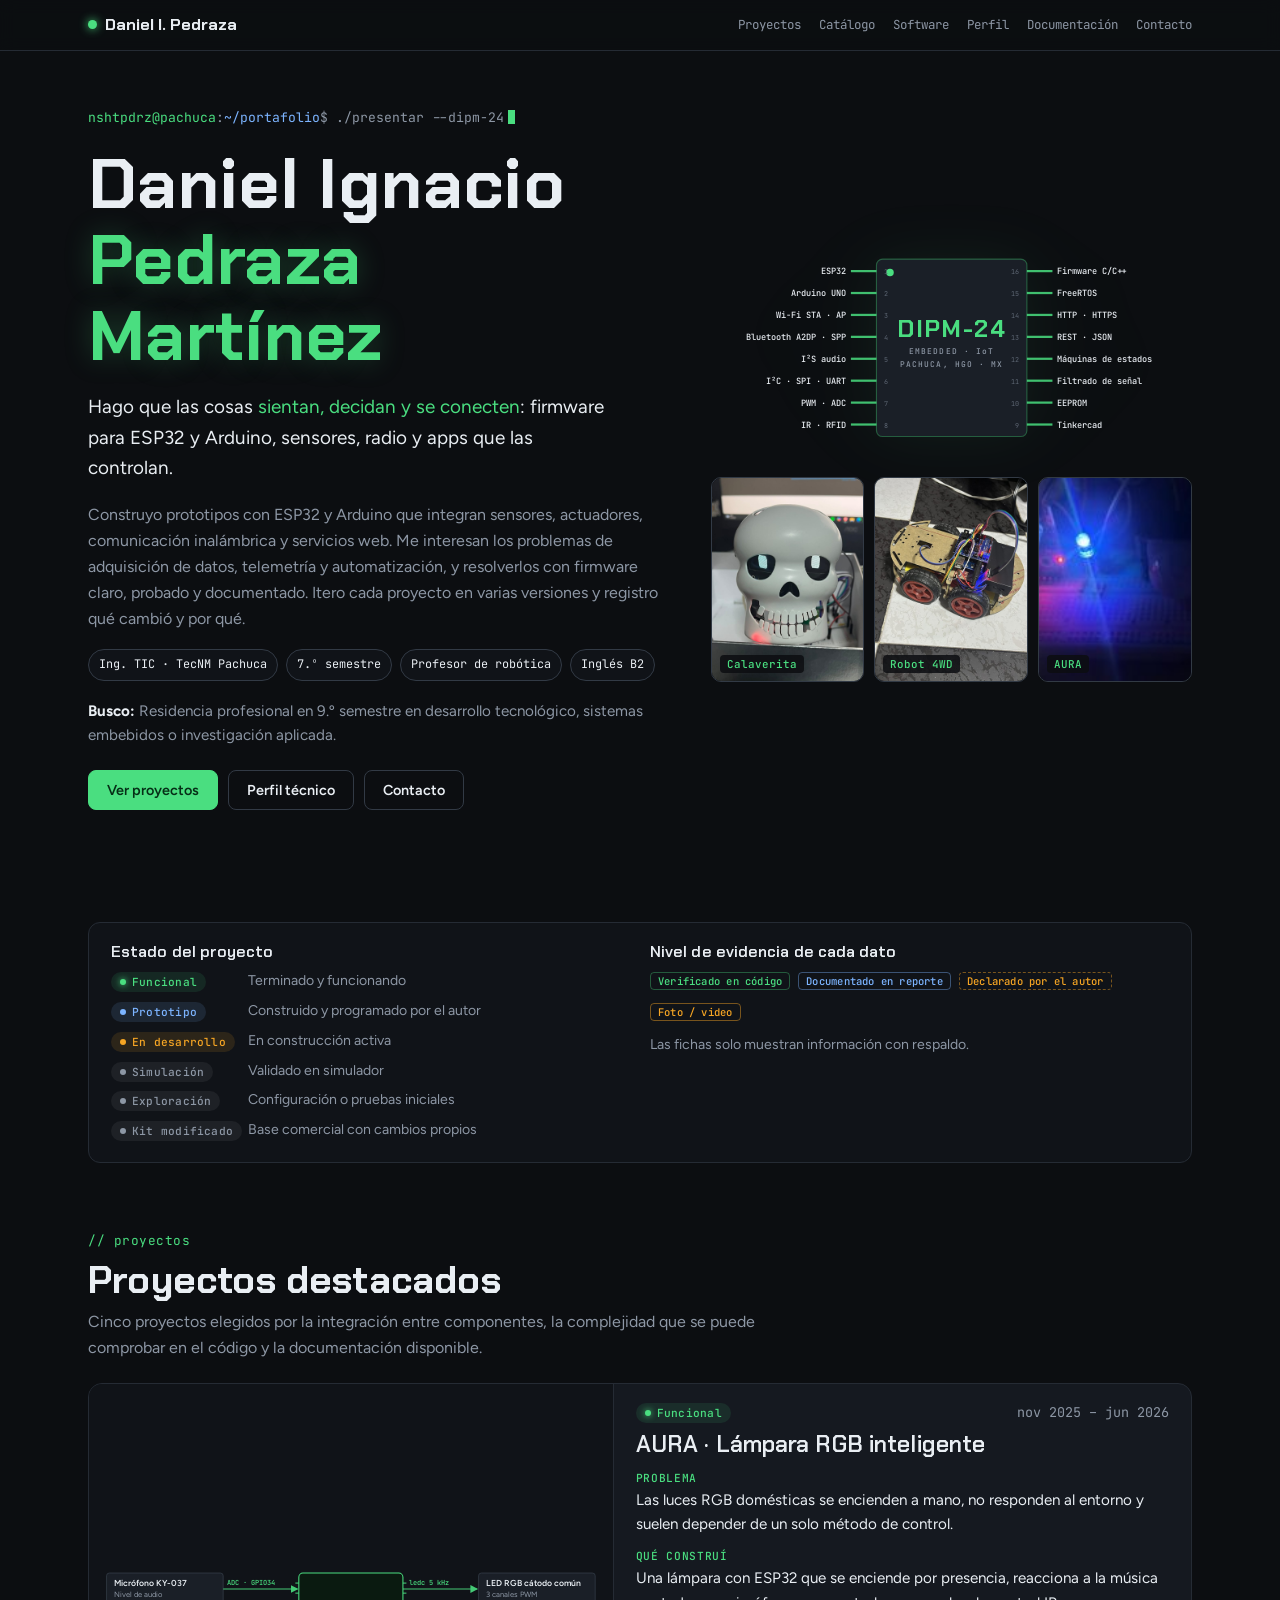
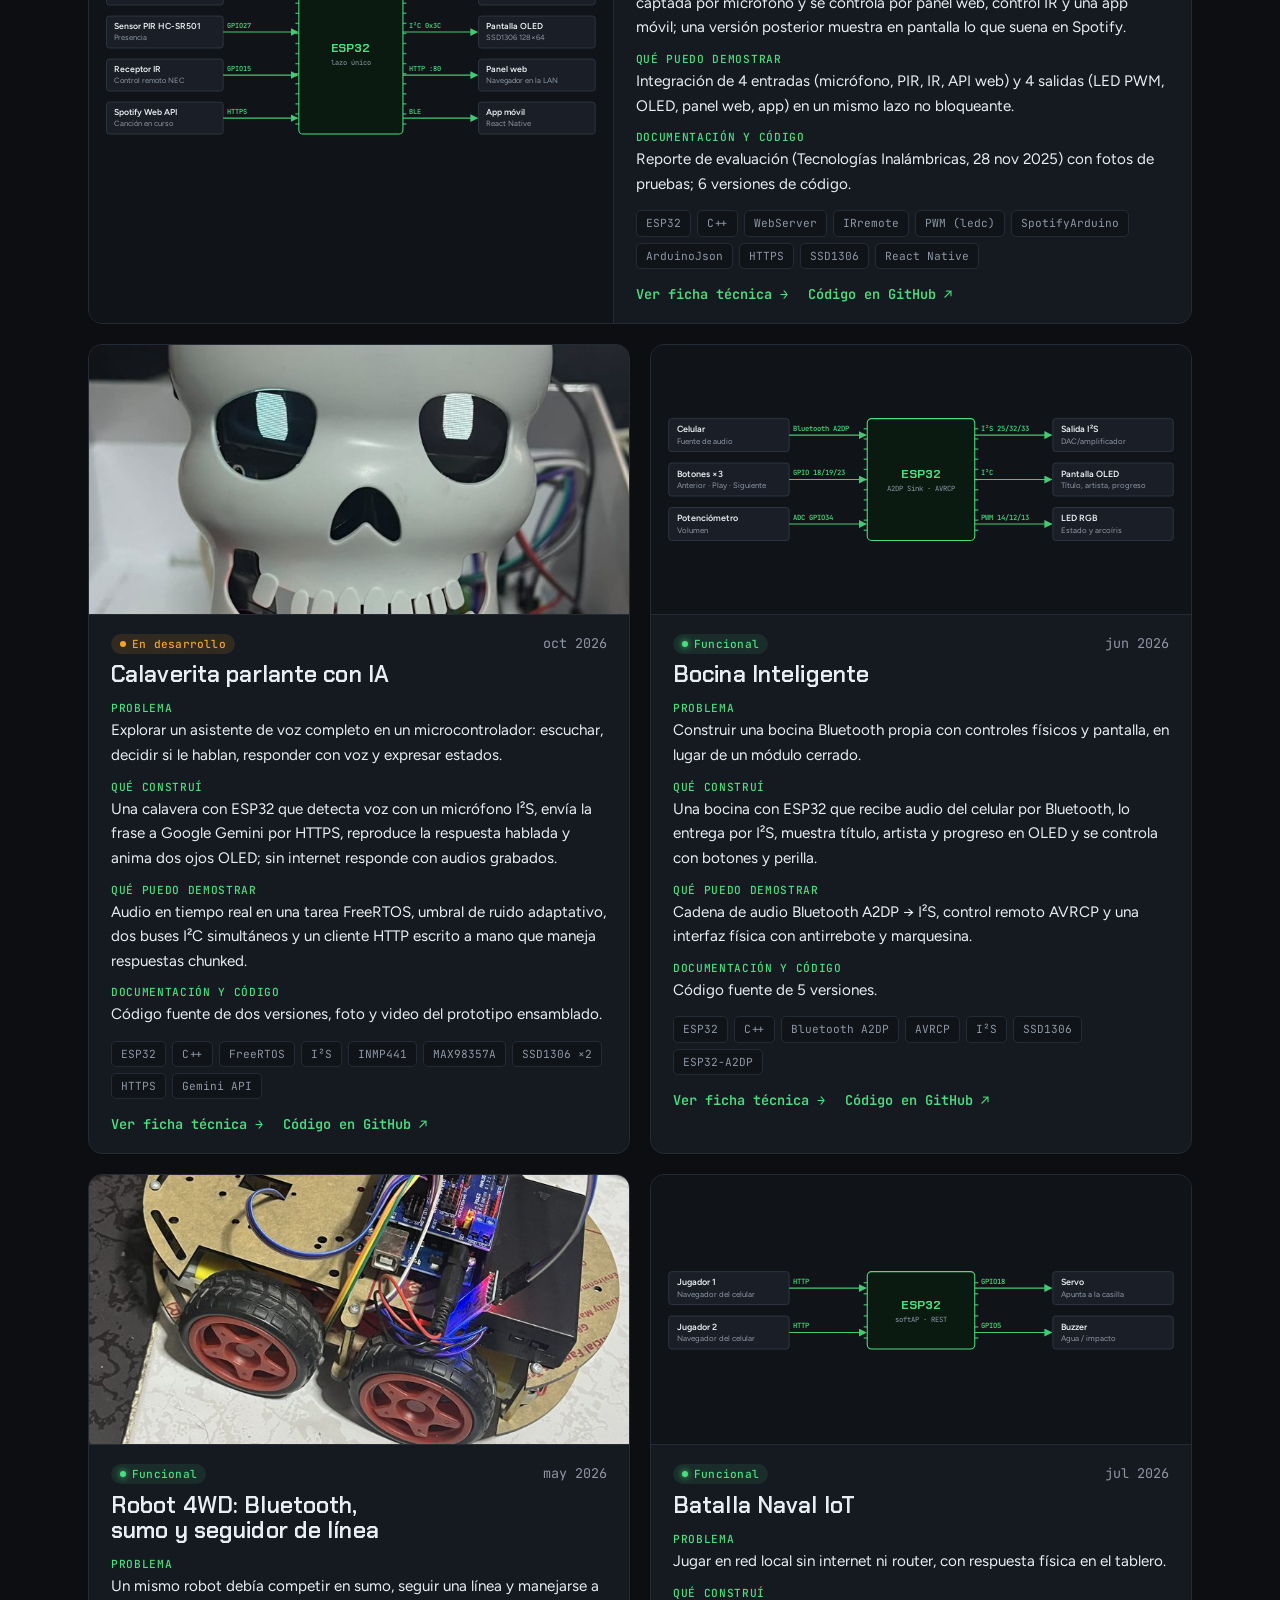
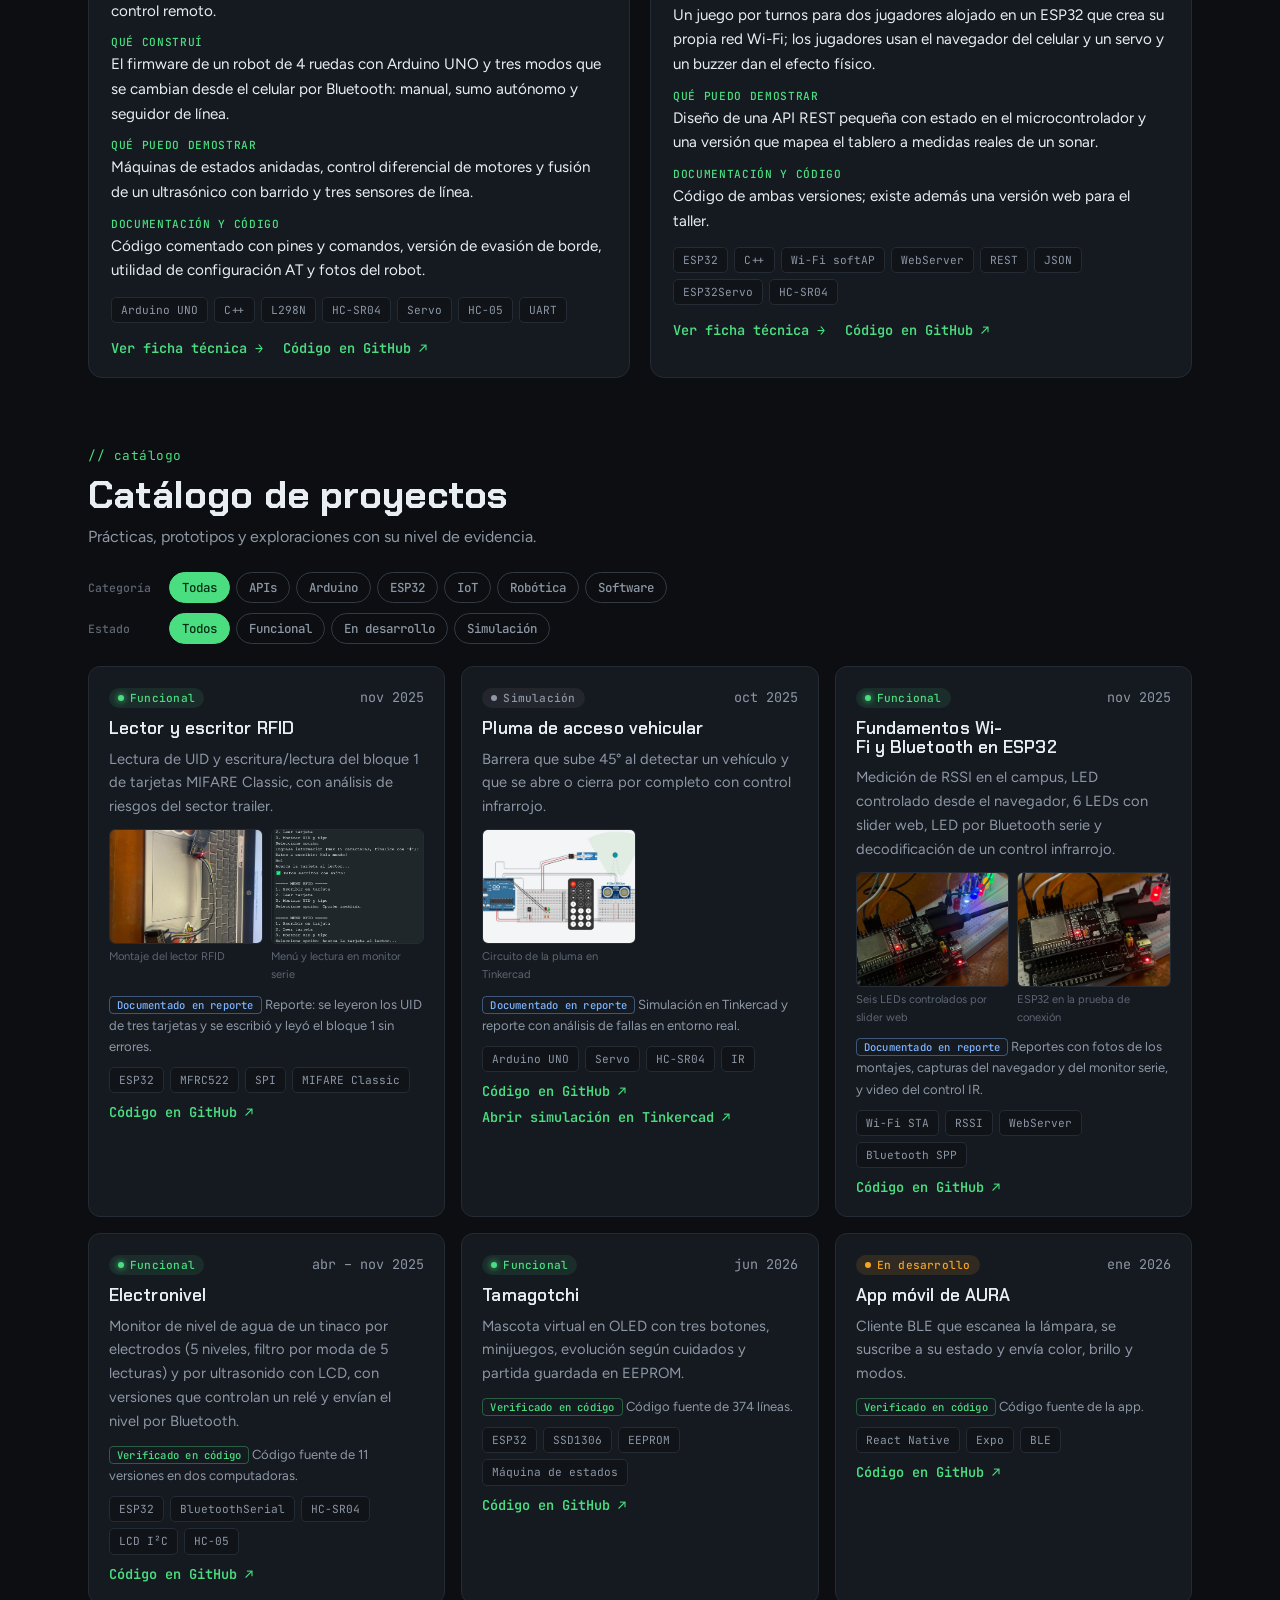
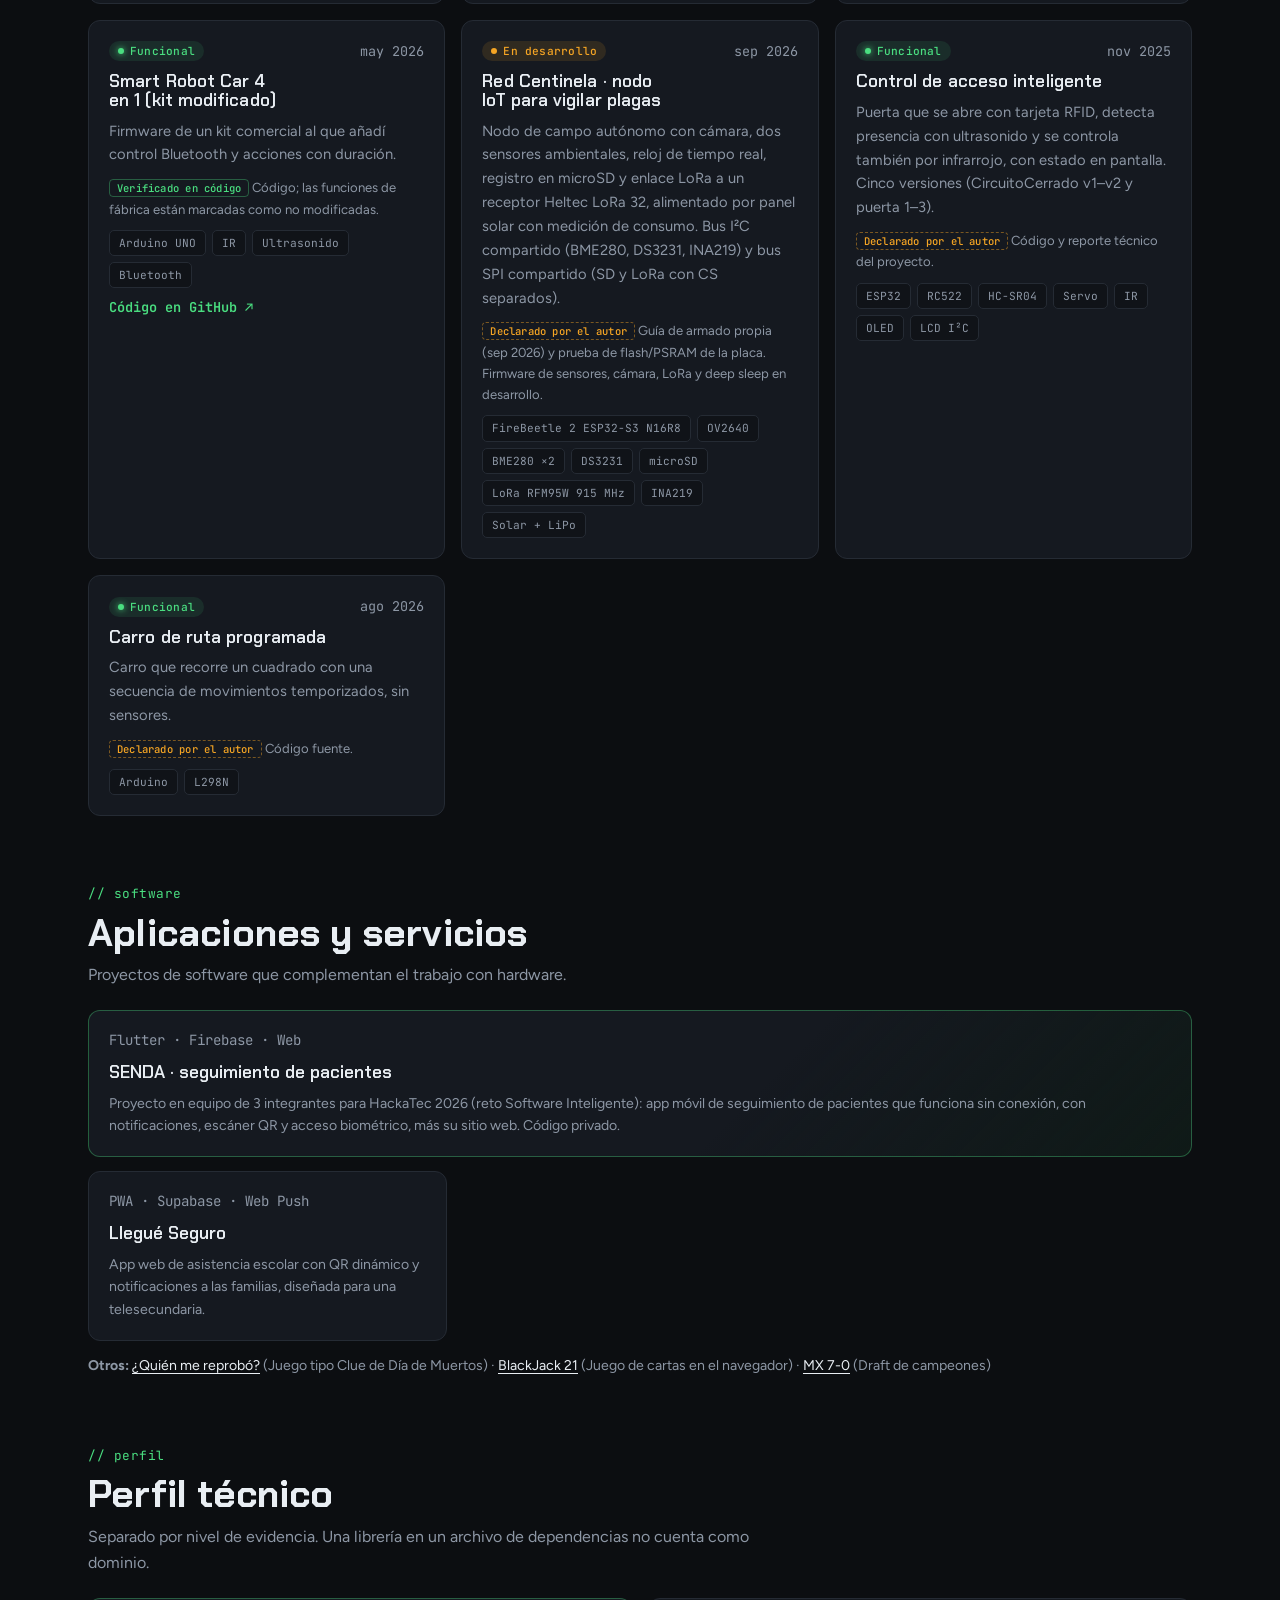
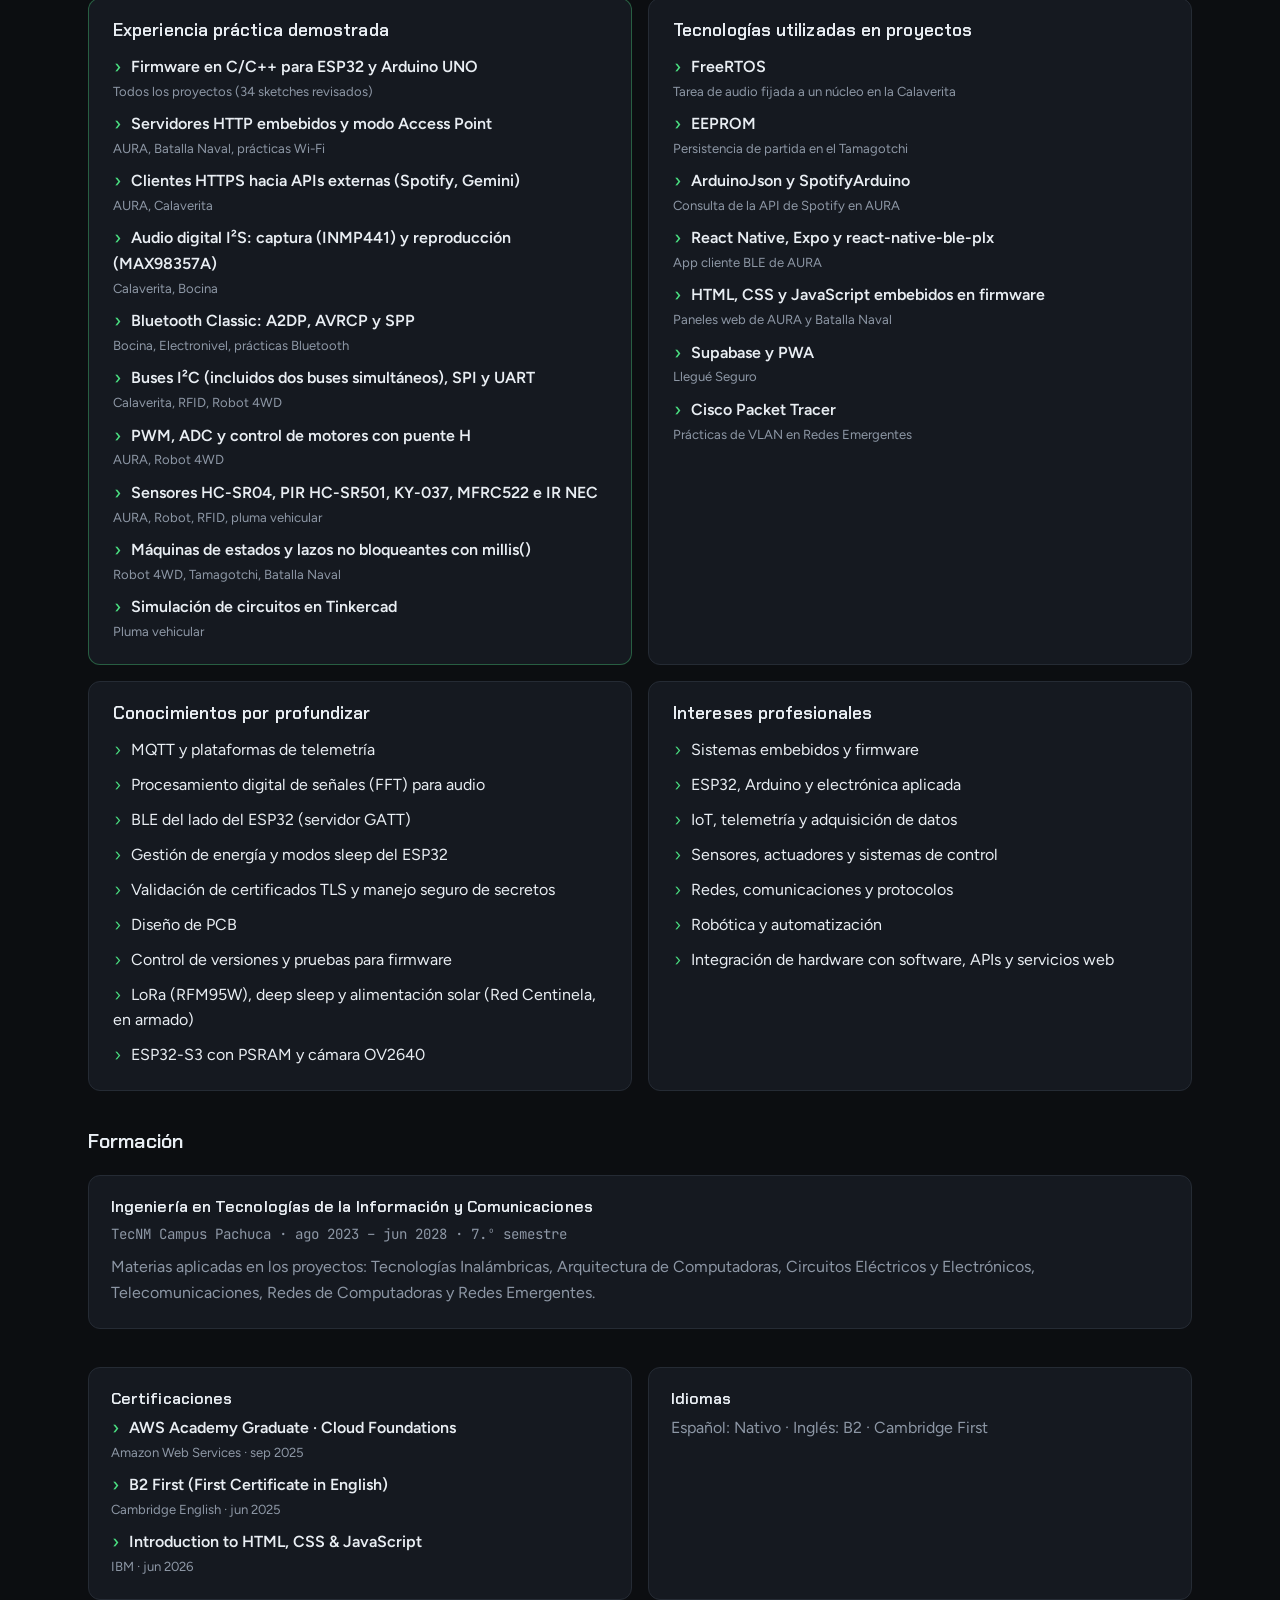
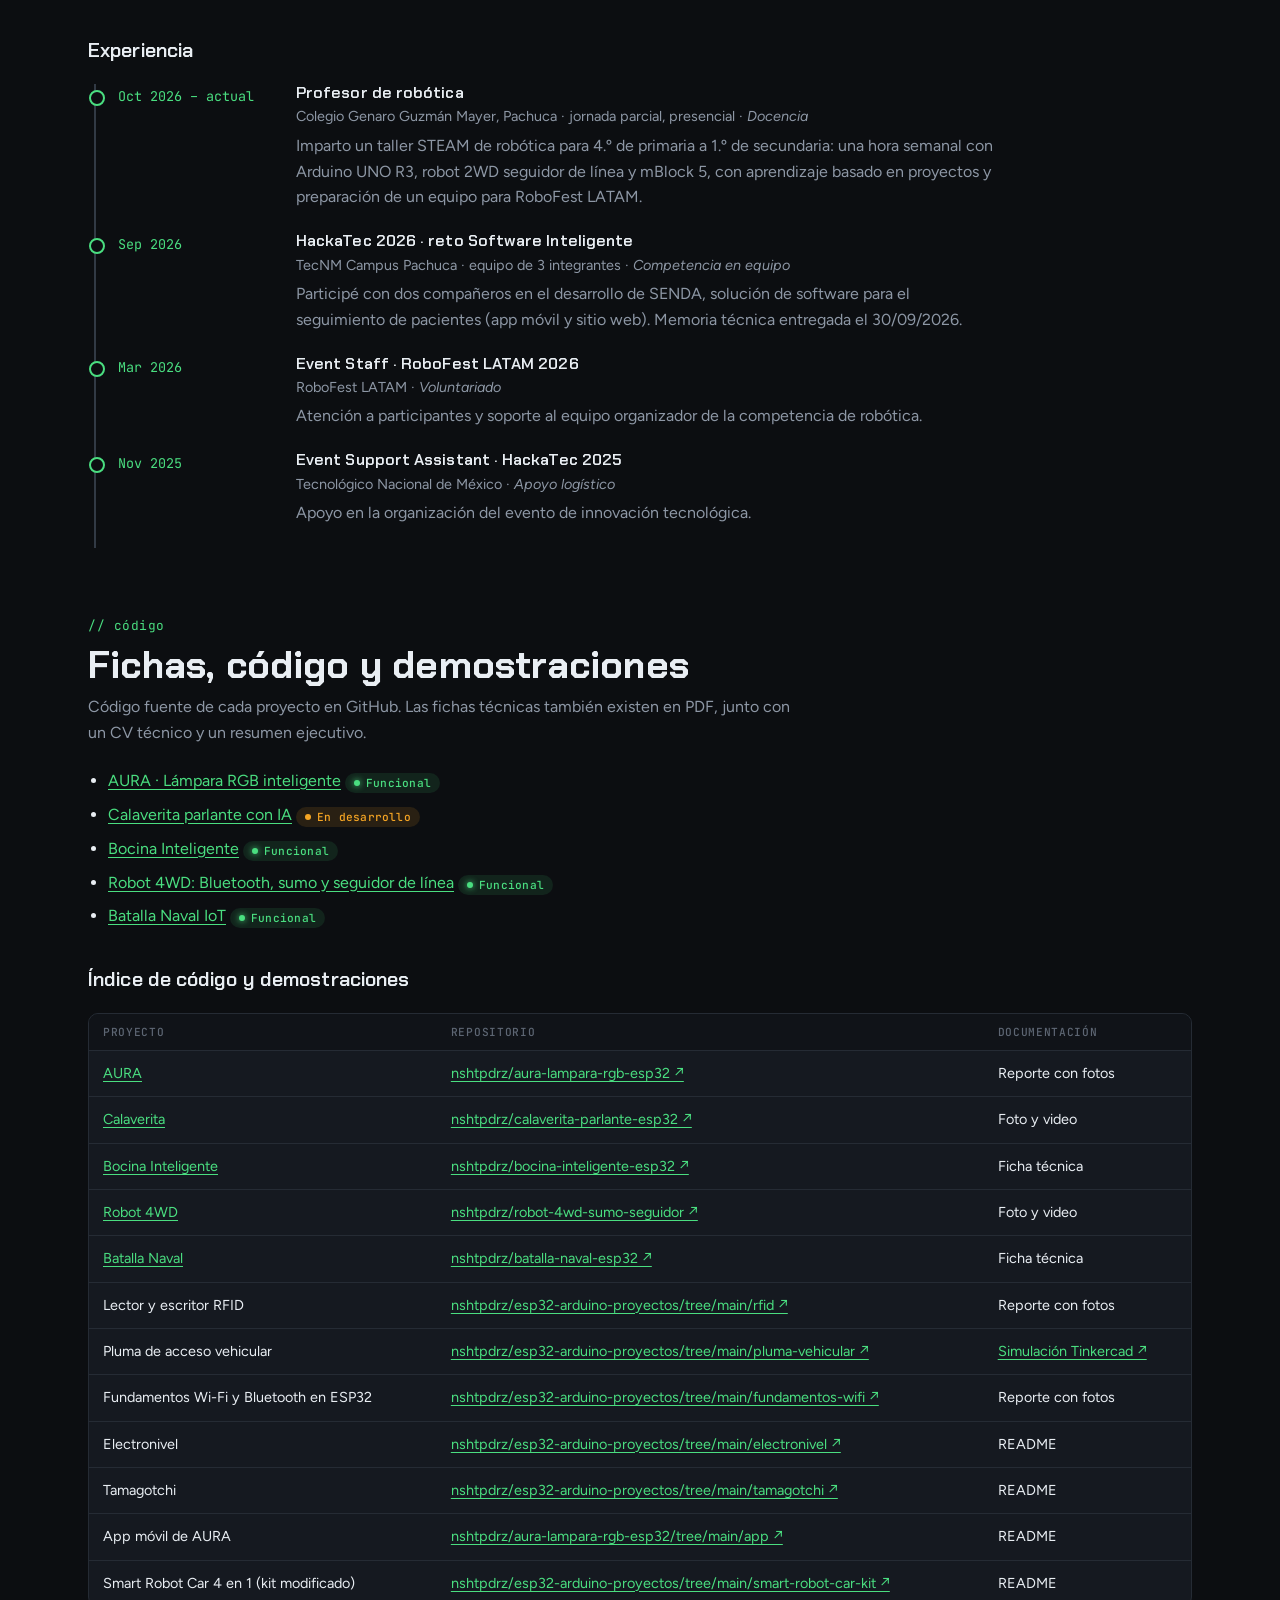
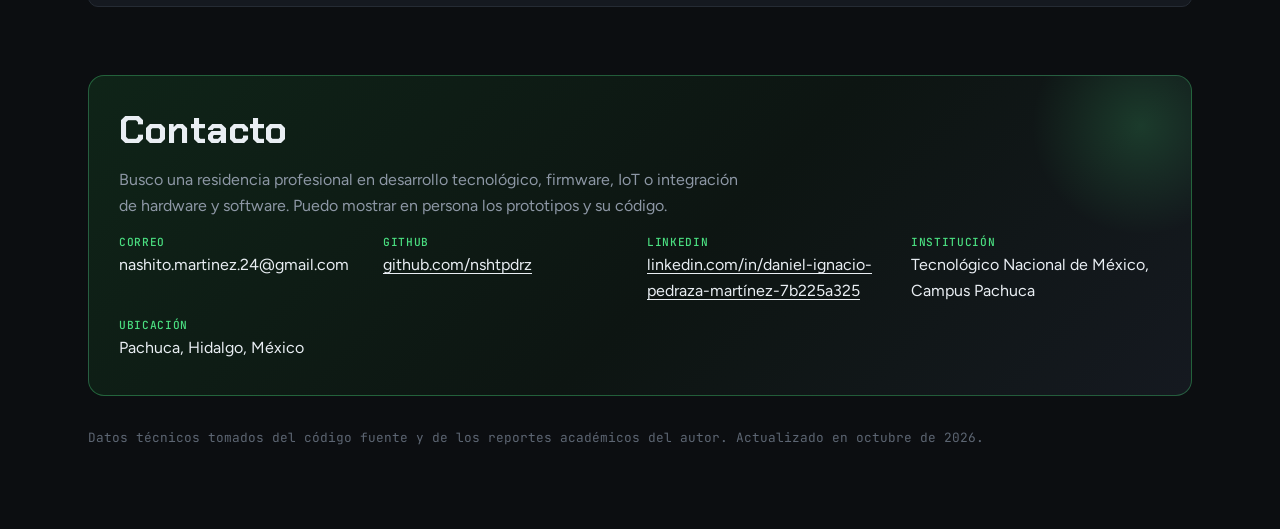
==== commit 775fd108: "Agrega SENDA sin enlaces al código Co-Authored-By: Claude Opus 5.5 <noreply@anthropic.com> Claude-Se" ====
--- a/index.html
+++ b/index.html
@@ -225,7 +225,7 @@
 
   <section class="part" id="software" aria-labelledby="h-sw">
     <div class="part-head"><span class="eyebrow">// software</span><h2 id="h-sw">Aplicaciones y servicios</h2><p>Proyectos de software que complementan el trabajo con hardware.</p></div>
-    <div class="sws"><div class="sw"><span class="mono small muted">PWA · Supabase · Web Push</span><b>Llegué Seguro</b><span class="small">App web de asistencia escolar con QR dinámico y notificaciones a las familias, diseñada para una telesecundaria.</span></div><p class="sw-otros small"><b>Otros:</b> <a href="https://github.com/nshtpdrz/quien-te-reprobo" target="_blank" rel="noopener">¿Quién me reprobó?</a> <span class="muted">(Juego tipo Clue de Día de Muertos)</span> · <a href="https://github.com/nshtpdrz/BlackJack21" target="_blank" rel="noopener">BlackJack 21</a> <span class="muted">(Juego de cartas en el navegador)</span> · <a href="https://github.com/nshtpdrz/7-0MX" target="_blank" rel="noopener">MX 7-0</a> <span class="muted">(Draft de campeones)</span></p></div>
+    <div class="sws"><div class="sw sw-main"><span class="mono small muted">Flutter · Firebase · Web</span><b>SENDA · seguimiento de pacientes</b><span class="small">Proyecto en equipo de 3 integrantes para HackaTec 2026 (reto Software Inteligente): app móvil de seguimiento de pacientes que funciona sin conexión, con notificaciones, escáner QR y acceso biométrico, más su sitio web. Código privado.</span></div><div class="sw"><span class="mono small muted">PWA · Supabase · Web Push</span><b>Llegué Seguro</b><span class="small">App web de asistencia escolar con QR dinámico y notificaciones a las familias, diseñada para una telesecundaria.</span></div><p class="sw-otros small"><b>Otros:</b> <a href="https://github.com/nshtpdrz/quien-te-reprobo" target="_blank" rel="noopener">¿Quién me reprobó?</a> <span class="muted">(Juego tipo Clue de Día de Muertos)</span> · <a href="https://github.com/nshtpdrz/BlackJack21" target="_blank" rel="noopener">BlackJack 21</a> <span class="muted">(Juego de cartas en el navegador)</span> · <a href="https://github.com/nshtpdrz/7-0MX" target="_blank" rel="noopener">MX 7-0</a> <span class="muted">(Draft de campeones)</span></p></div>
   </section>
 
   <section class="part" id="perfil" aria-labelledby="h-perfil">
@@ -240,7 +240,7 @@
     <div class="edu"><div class="card"><h4>Ingeniería en Tecnologías de la Información y Comunicaciones</h4><p class="mono small">TecNM Campus Pachuca · ago 2023 – jun 2028 · 7.º semestre</p><p>Materias aplicadas en los proyectos: Tecnologías Inalámbricas, Arquitectura de Computadoras, Circuitos Eléctricos y Electrónicos, Telecomunicaciones, Redes de Computadoras y Redes Emergentes.</p></div></div>
     <div class="two-cards"><div class="card"><h4>Certificaciones</h4><ul class="kv"><li><b>AWS Academy Graduate · Cloud Foundations</b><span>Amazon Web Services · sep 2025</span></li><li><b>B2 First (First Certificate in English)</b><span>Cambridge English · jun 2025</span></li><li><b>Introduction to HTML, CSS &amp; JavaScript</b><span>IBM · jun 2026</span></li></ul></div><div class="card"><h4>Idiomas</h4><p>Español: Nativo · Inglés: B2 · Cambridge First</p></div></div>
     <h3 class="sub">Experiencia</h3>
-    <ol class="exp"><li><span class="mono when">Oct 2026 – actual</span><div><h4>Profesor de robótica</h4><p class="org">Colegio Genaro Guzmán Mayer, Pachuca · jornada parcial, presencial · <i>Docencia</i></p><p>Imparto un taller STEAM de robótica para 4.º de primaria a 1.º de secundaria: una hora semanal con Arduino UNO R3, robot 2WD seguidor de línea y mBlock 5, con aprendizaje basado en proyectos y preparación de un equipo para RoboFest LATAM.</p></div></li><li><span class="mono when">Mar 2026</span><div><h4>Event Staff · RoboFest LATAM 2026</h4><p class="org">RoboFest LATAM · <i>Voluntariado</i></p><p>Atención a participantes y soporte al equipo organizador de la competencia de robótica.</p></div></li><li><span class="mono when">Nov 2025</span><div><h4>Event Support Assistant · HackaTec 2025</h4><p class="org">Tecnológico Nacional de México · <i>Apoyo logístico</i></p><p>Apoyo en la organización del evento de innovación tecnológica.</p></div></li></ol>
+    <ol class="exp"><li><span class="mono when">Oct 2026 – actual</span><div><h4>Profesor de robótica</h4><p class="org">Colegio Genaro Guzmán Mayer, Pachuca · jornada parcial, presencial · <i>Docencia</i></p><p>Imparto un taller STEAM de robótica para 4.º de primaria a 1.º de secundaria: una hora semanal con Arduino UNO R3, robot 2WD seguidor de línea y mBlock 5, con aprendizaje basado en proyectos y preparación de un equipo para RoboFest LATAM.</p></div></li><li><span class="mono when">Sep 2026</span><div><h4>HackaTec 2026 · reto Software Inteligente</h4><p class="org">TecNM Campus Pachuca · equipo de 3 integrantes · <i>Competencia en equipo</i></p><p>Participé con dos compañeros en el desarrollo de SENDA, solución de software para el seguimiento de pacientes (app móvil y sitio web). Memoria técnica entregada el 30/09/2026.</p></div></li><li><span class="mono when">Mar 2026</span><div><h4>Event Staff · RoboFest LATAM 2026</h4><p class="org">RoboFest LATAM · <i>Voluntariado</i></p><p>Atención a participantes y soporte al equipo organizador de la competencia de robótica.</p></div></li><li><span class="mono when">Nov 2025</span><div><h4>Event Support Assistant · HackaTec 2025</h4><p class="org">Tecnológico Nacional de México · <i>Apoyo logístico</i></p><p>Apoyo en la organización del evento de innovación tecnológica.</p></div></li></ol>
   </section>
 
   <section class="part" id="documentacion" aria-labelledby="h-doc">
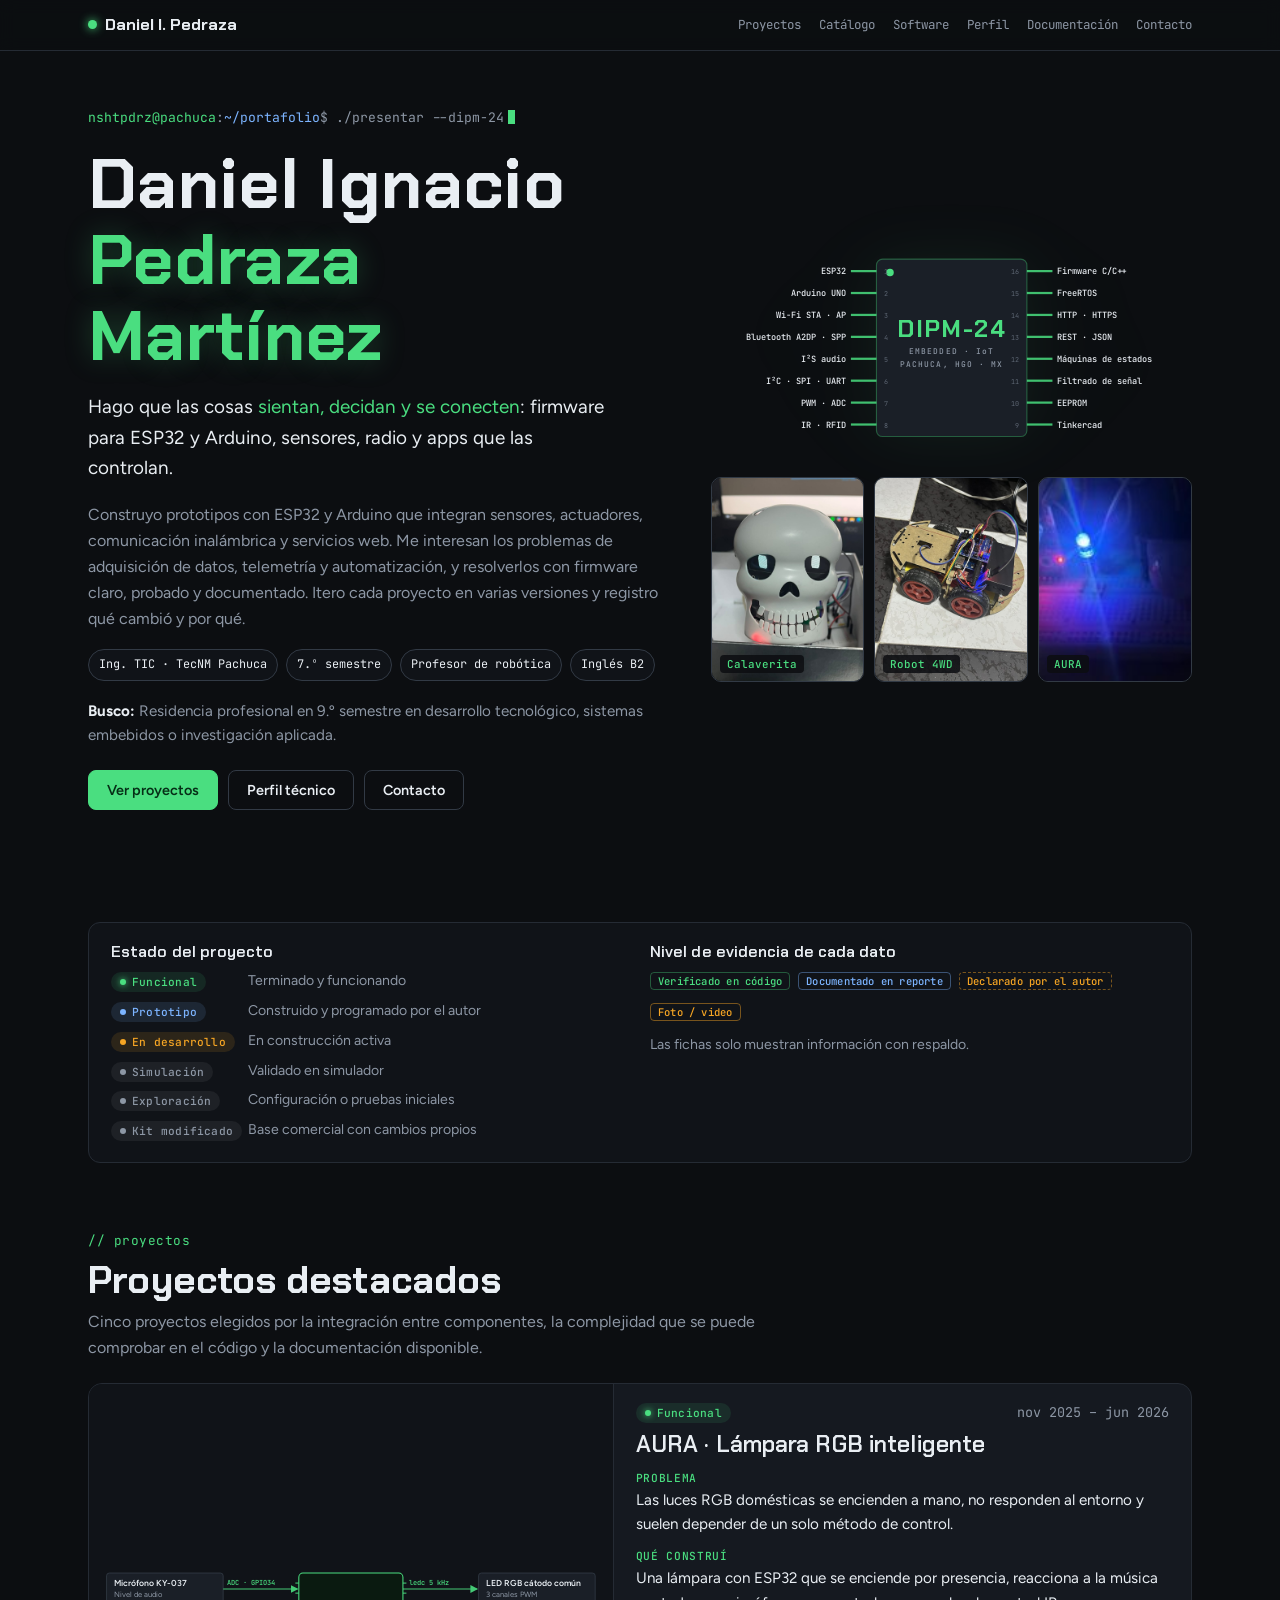
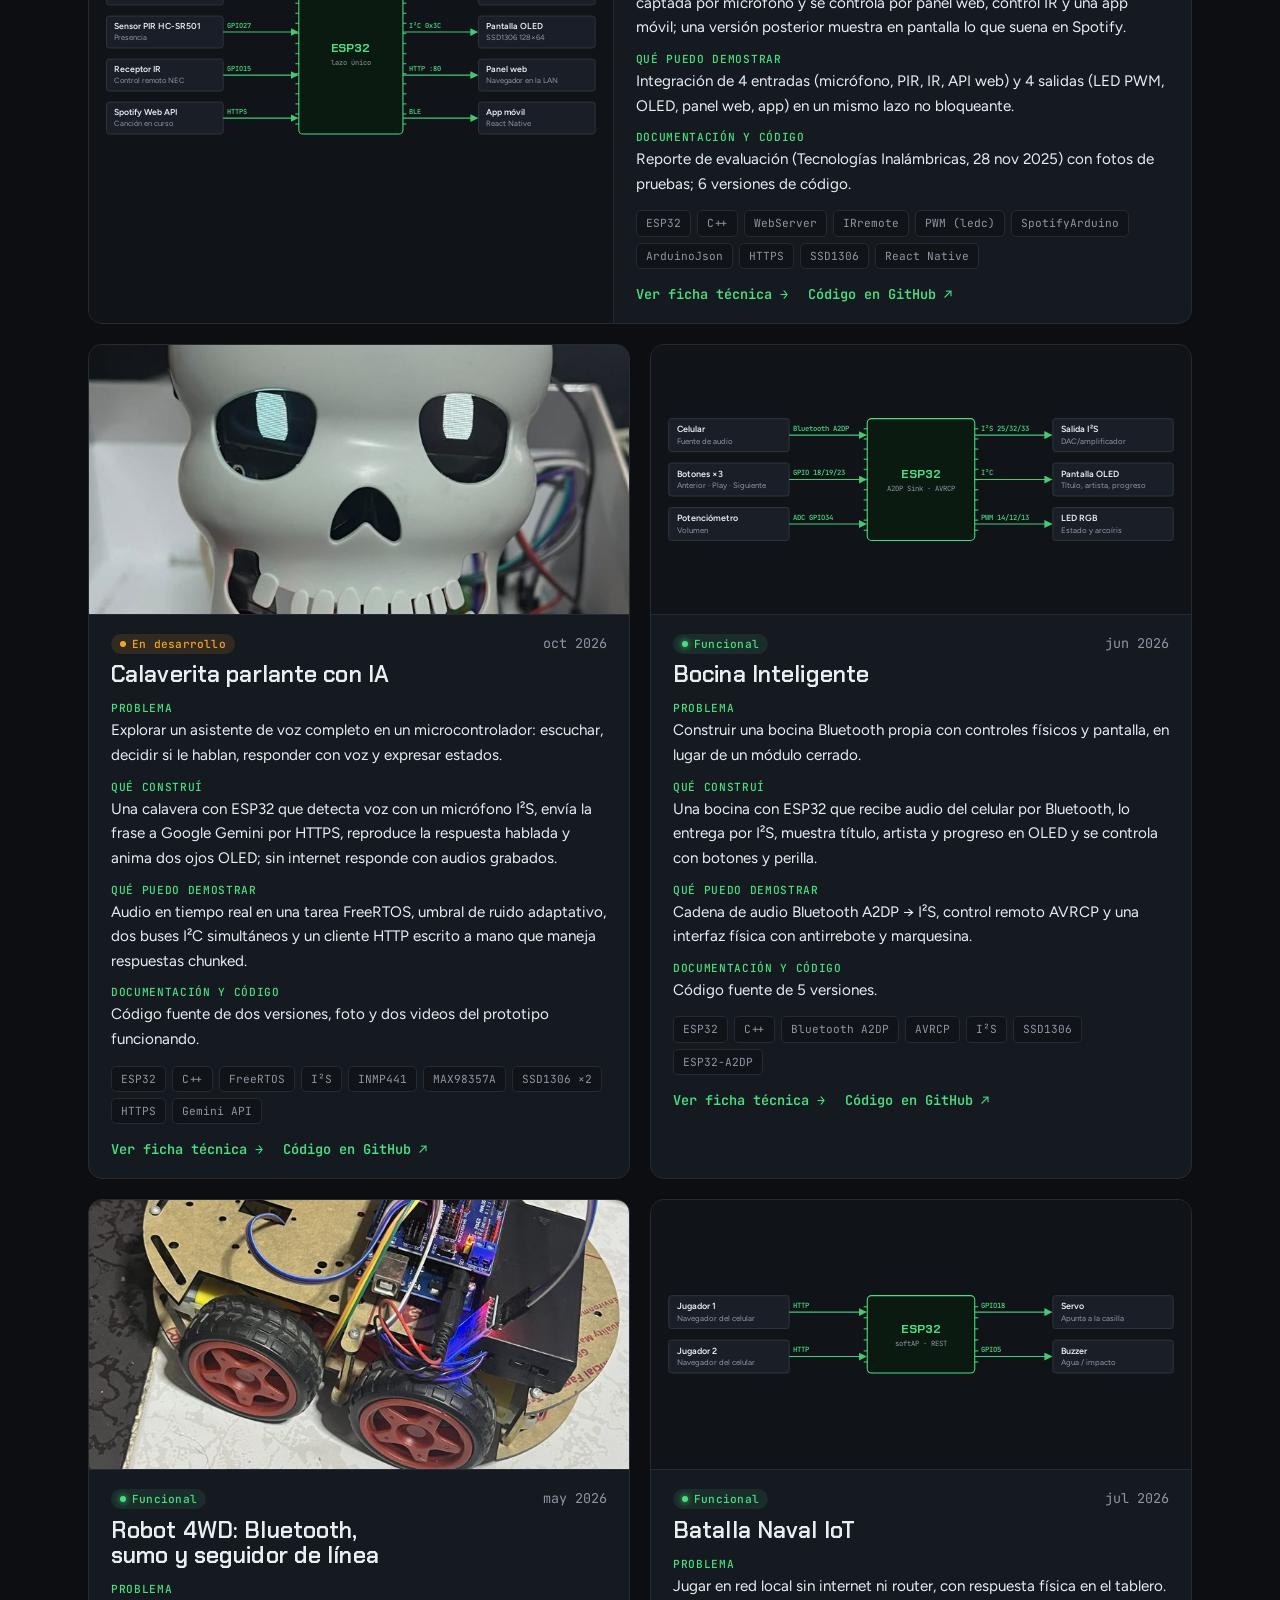
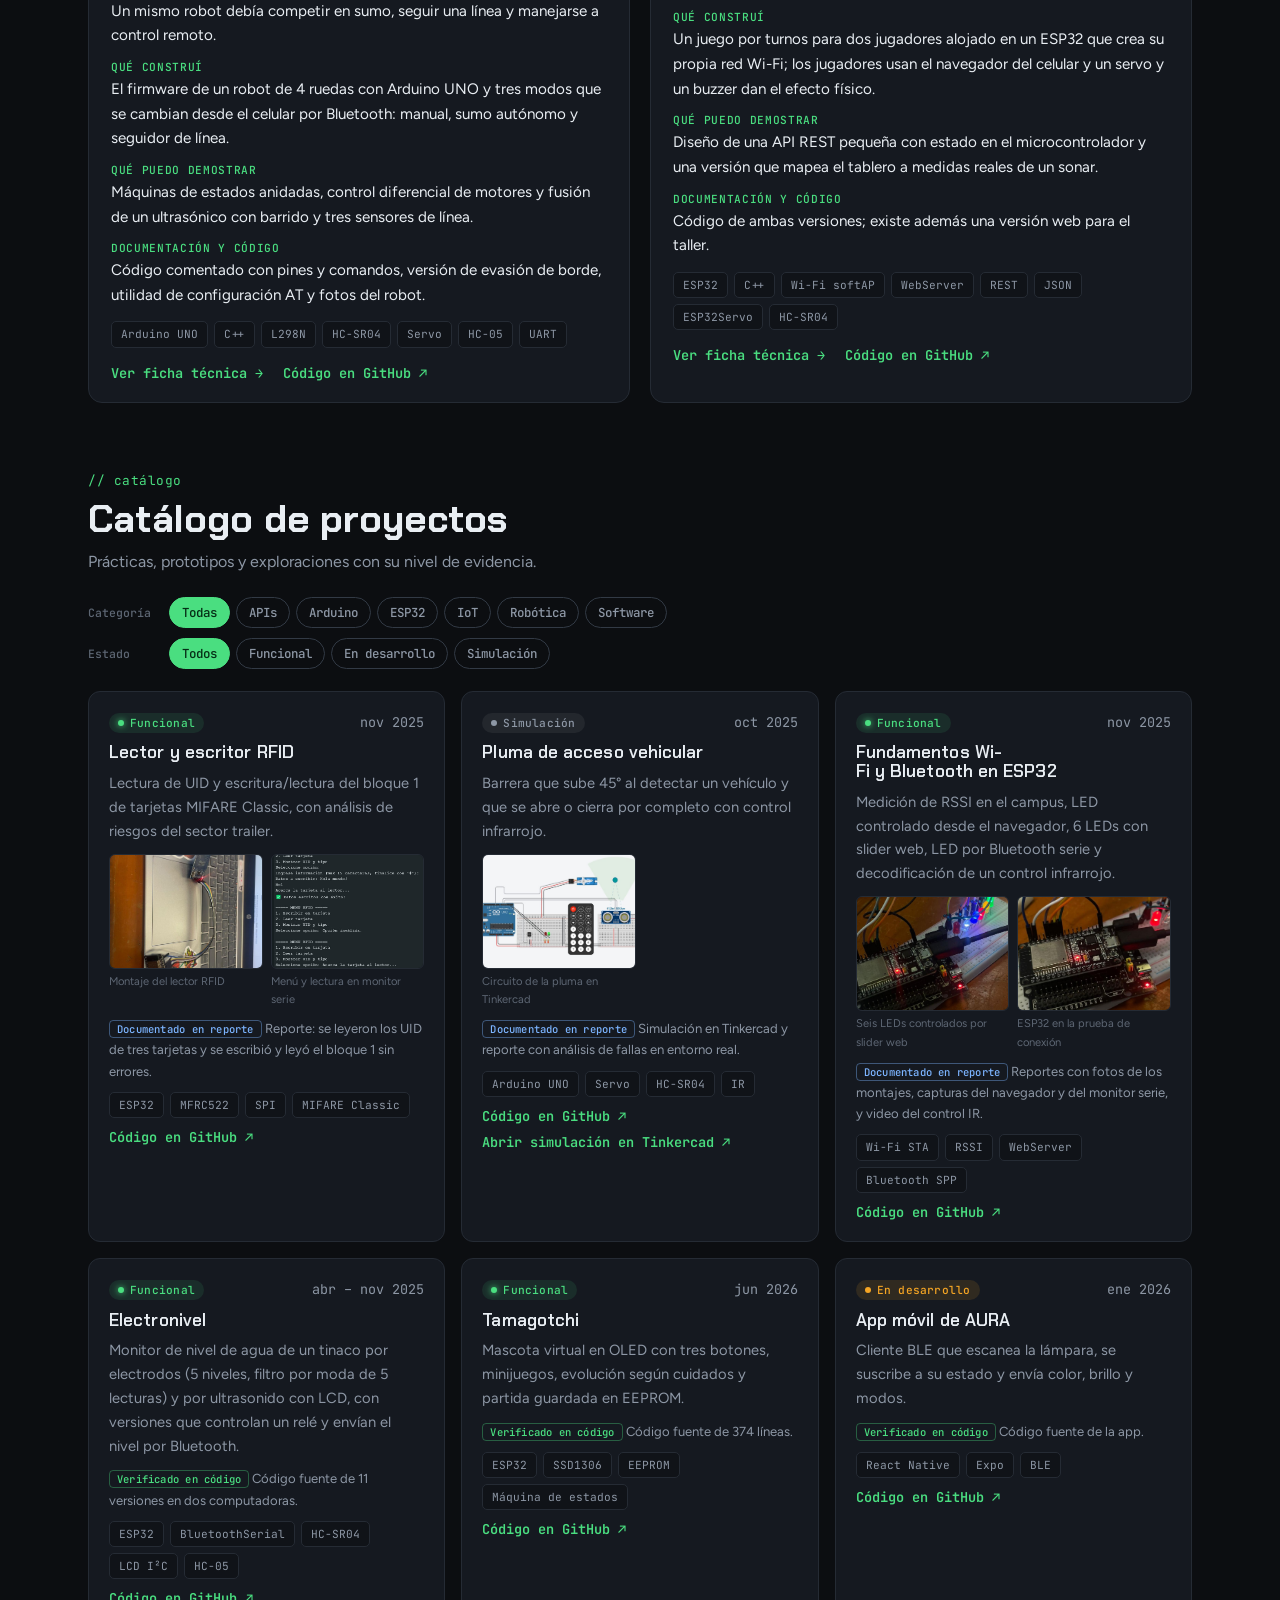
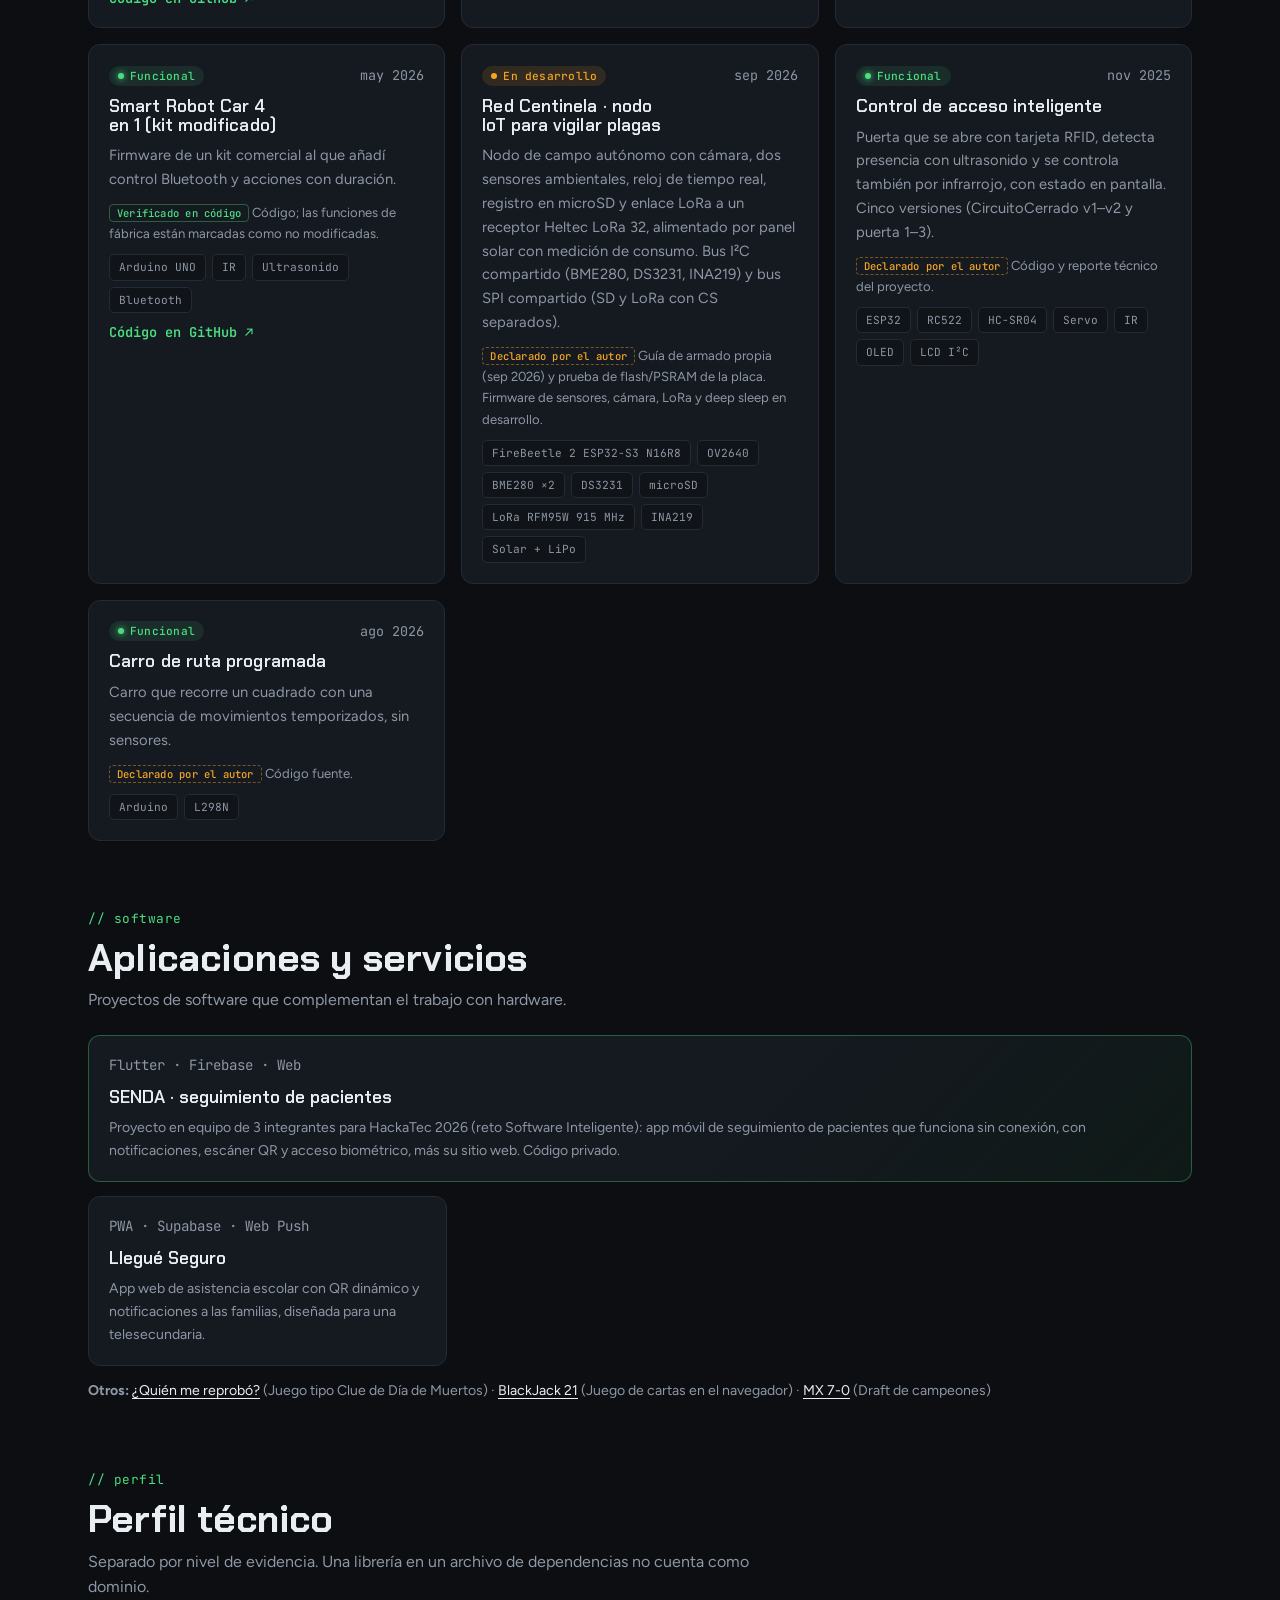
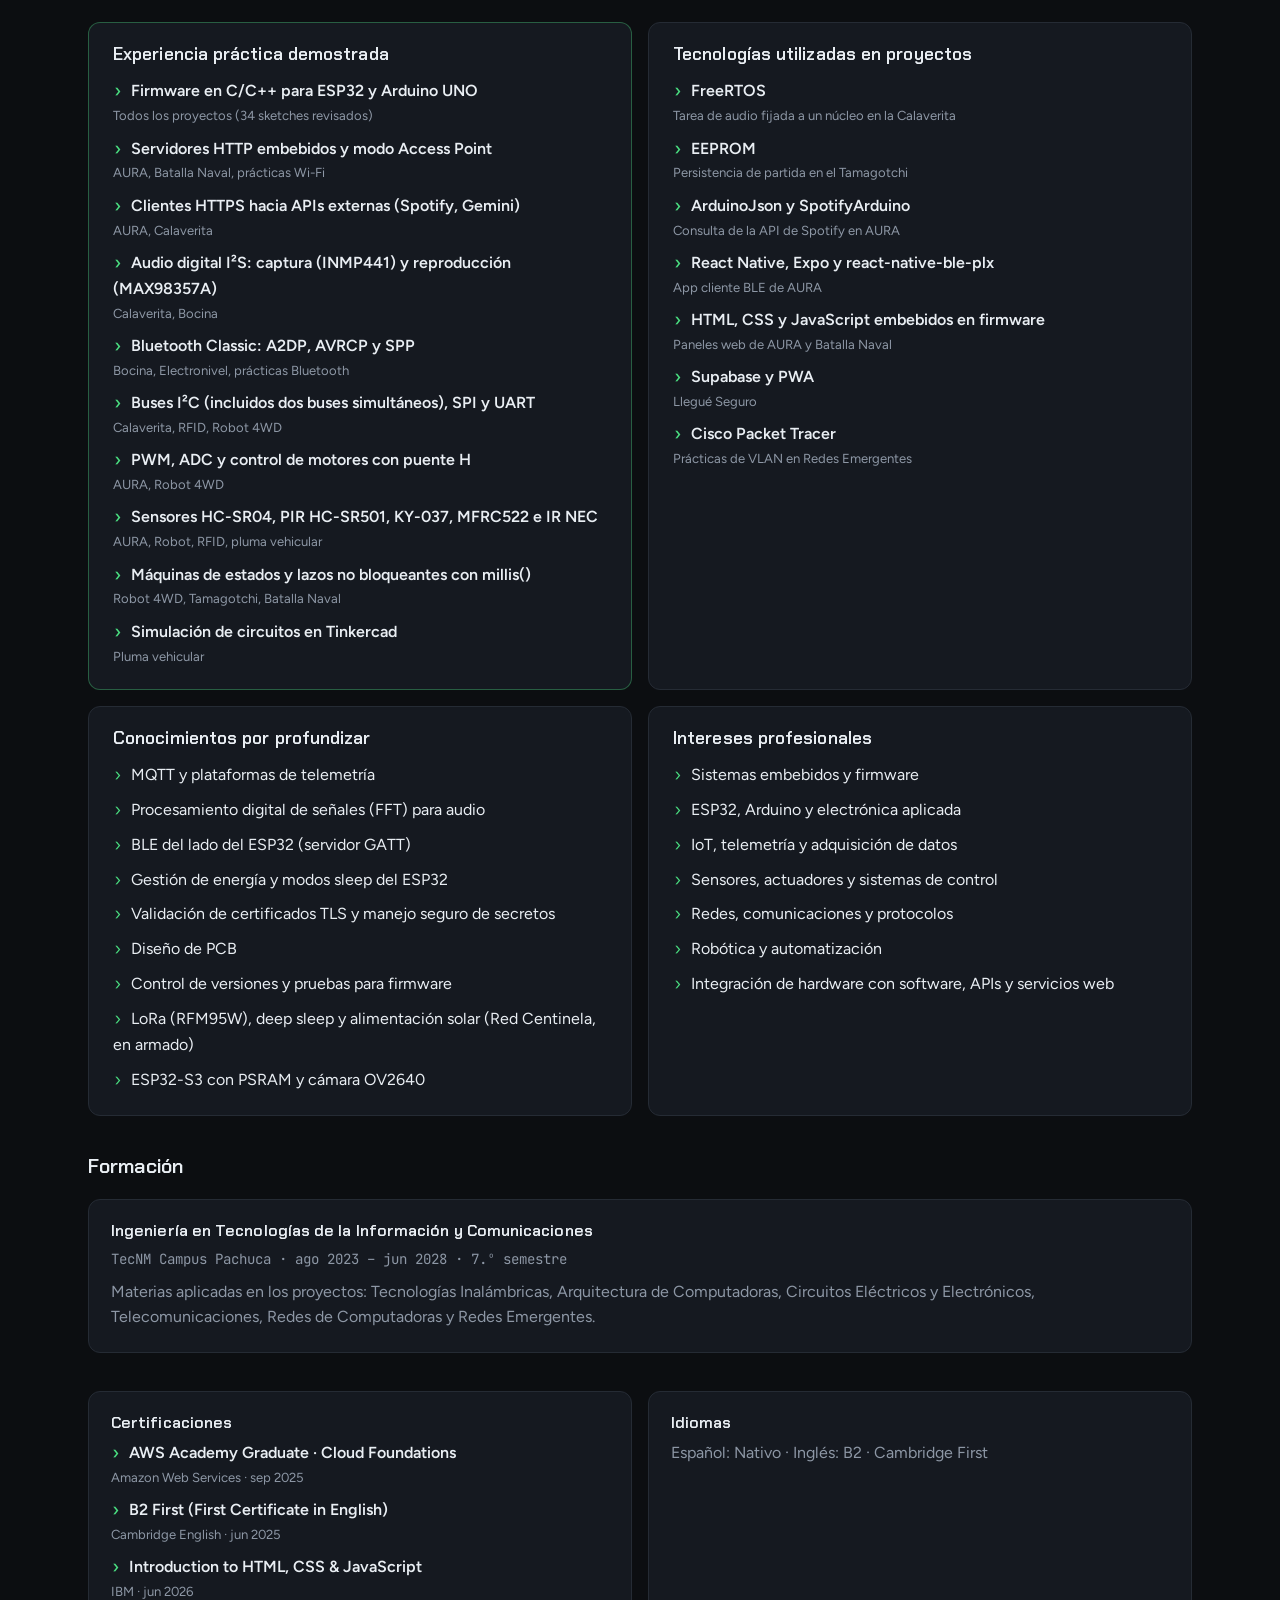
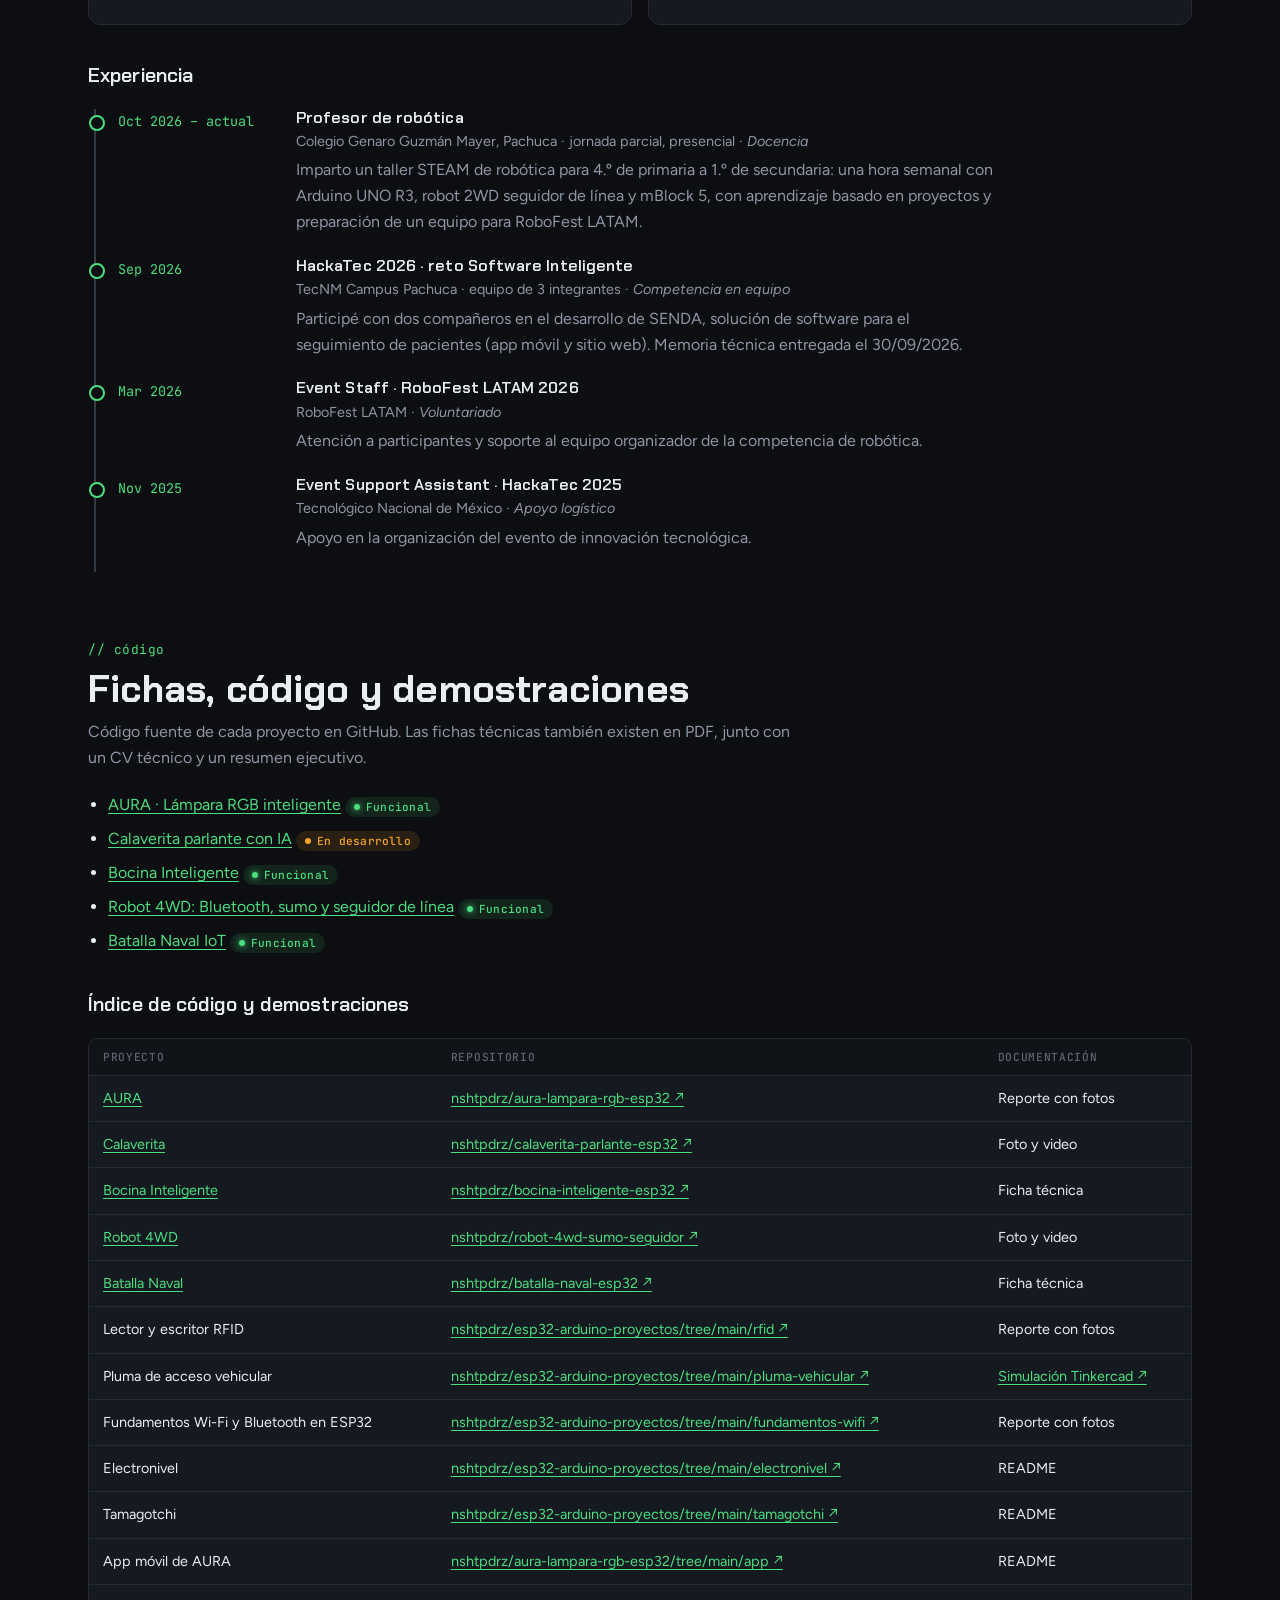
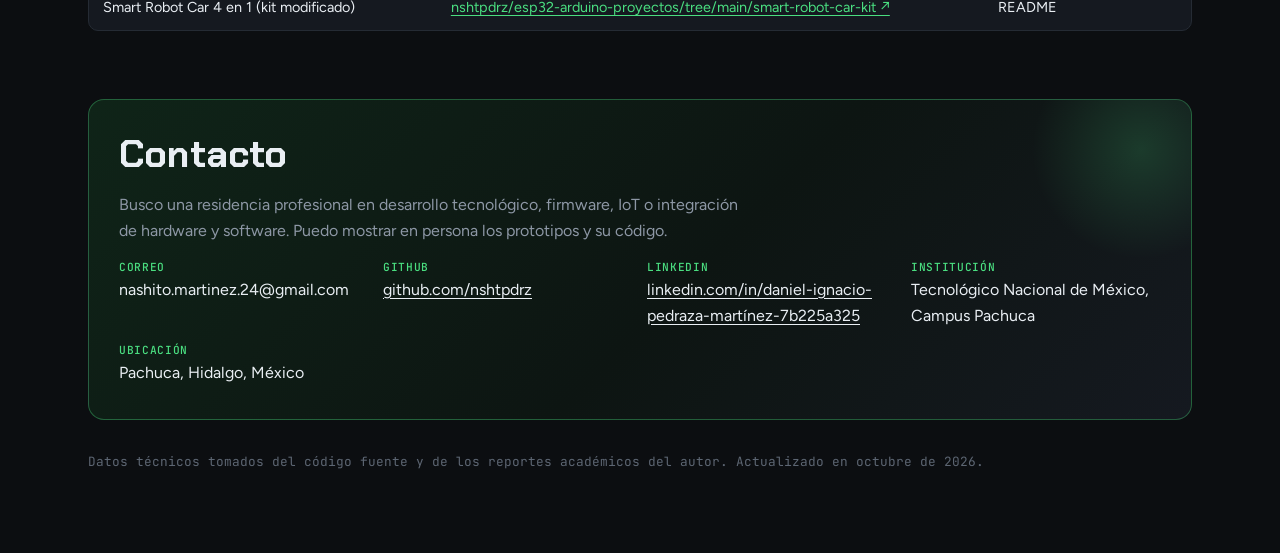
==== commit 23b49c63: "Agrega video de respuesta de la Calaverita Co-Authored-By: Claude Opus 5.5 <noreply@anthropic.com> C" ====
--- a/index.html
+++ b/index.html
@@ -71,7 +71,7 @@
     <div><dt>Problema</dt><dd>Explorar un asistente de voz completo en un microcontrolador: escuchar, decidir si le hablan, responder con voz y expresar estados.</dd></div>
     <div><dt>Qué construí</dt><dd>Una calavera con ESP32 que detecta voz con un micrófono I²S, envía la frase a Google Gemini por HTTPS, reproduce la respuesta hablada y anima dos ojos OLED; sin internet responde con audios grabados.</dd></div>
     <div><dt>Qué puedo demostrar</dt><dd>Audio en tiempo real en una tarea FreeRTOS, umbral de ruido adaptativo, dos buses I²C simultáneos y un cliente HTTP escrito a mano que maneja respuestas chunked.</dd></div>
-    <div><dt>Documentación y código</dt><dd>Código fuente de dos versiones, foto y video del prototipo ensamblado.</dd></div>
+    <div><dt>Documentación y código</dt><dd>Código fuente de dos versiones, foto y dos videos del prototipo funcionando.</dd></div>
   </dl>
   <div class="chips"><span>ESP32</span><span>C++</span><span>FreeRTOS</span><span>I²S</span><span>INMP441</span><span>MAX98357A</span><span>SSD1306 ×2</span><span>HTTPS</span><span>Gemini API</span></div>
   <div class="links-row"><a class="go" href="proyectos/calaverita.html">Ver ficha técnica <span aria-hidden="true">→</span></a><a class="go" href="https://github.com/nshtpdrz/calaverita-parlante-esp32" target="_blank" rel="noopener">Código en GitHub <span aria-hidden="true">↗</span></a></div>
--- a/assets/styles.css
+++ b/assets/styles.css
@@ -284,3 +284,5 @@
 }
 @media (max-width:600px){ .chipbox{display:none} ul.leg li{grid-template-columns:1fr;gap:2px} .feat>header,.feat>dl,.feat>.chips,.feat>.links-row{margin-inline:16px} }
 ul.leg .st{justify-self:start}
+.fs .vid+.vid{margin-top:4px}
+#evidencia .vids{display:flex;flex-wrap:wrap;gap:16px}
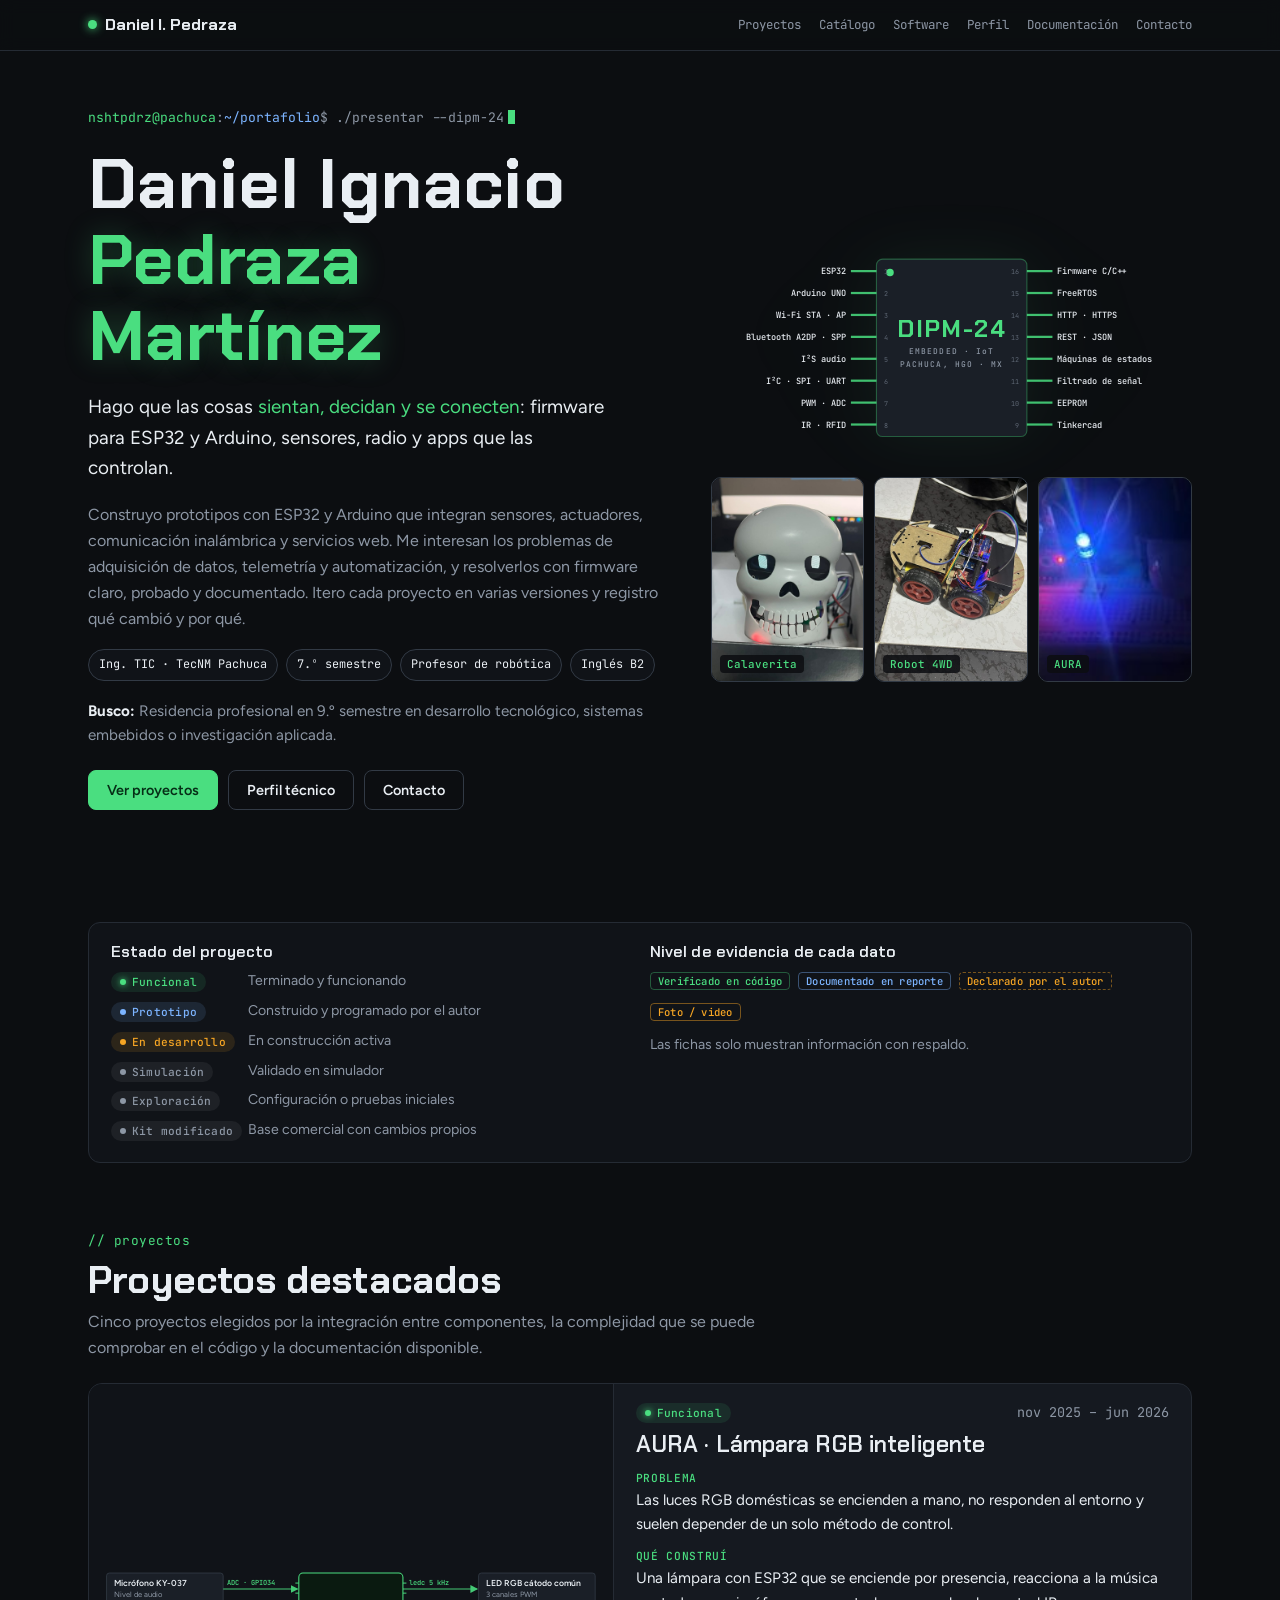
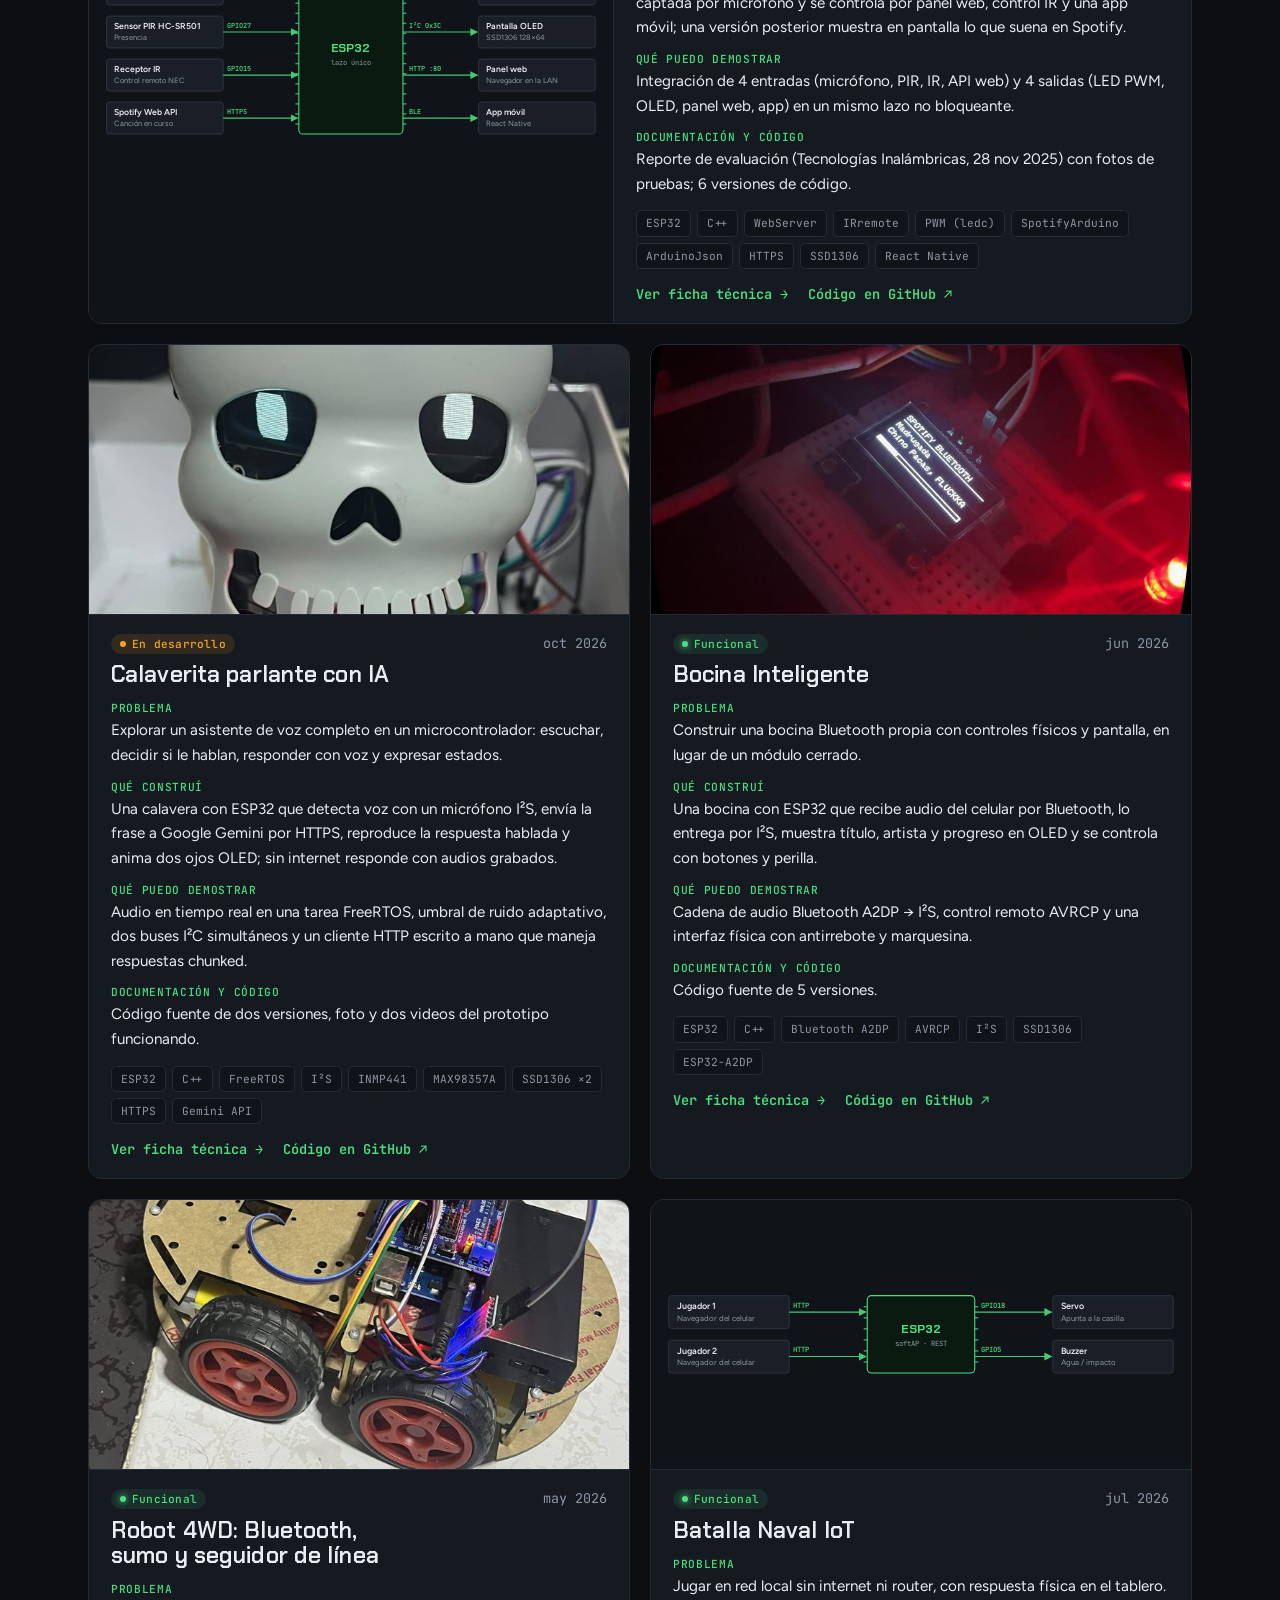
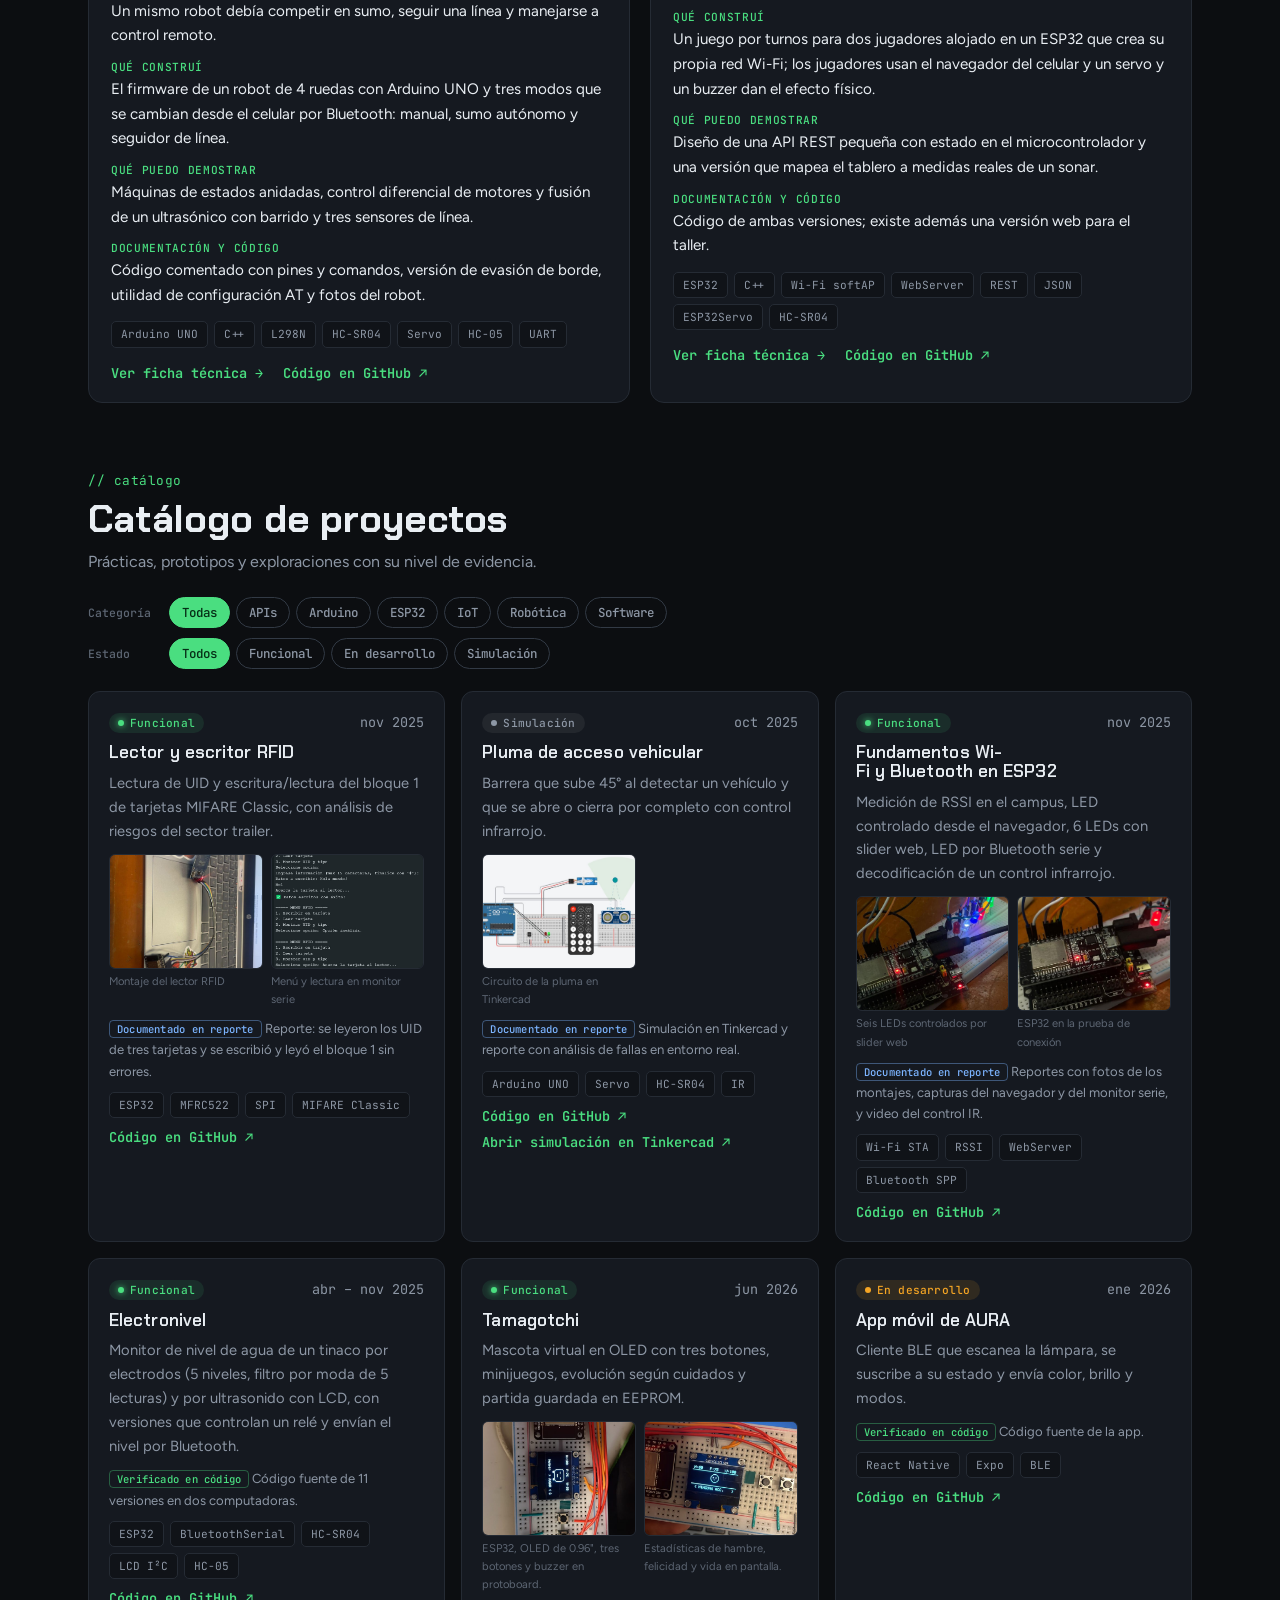
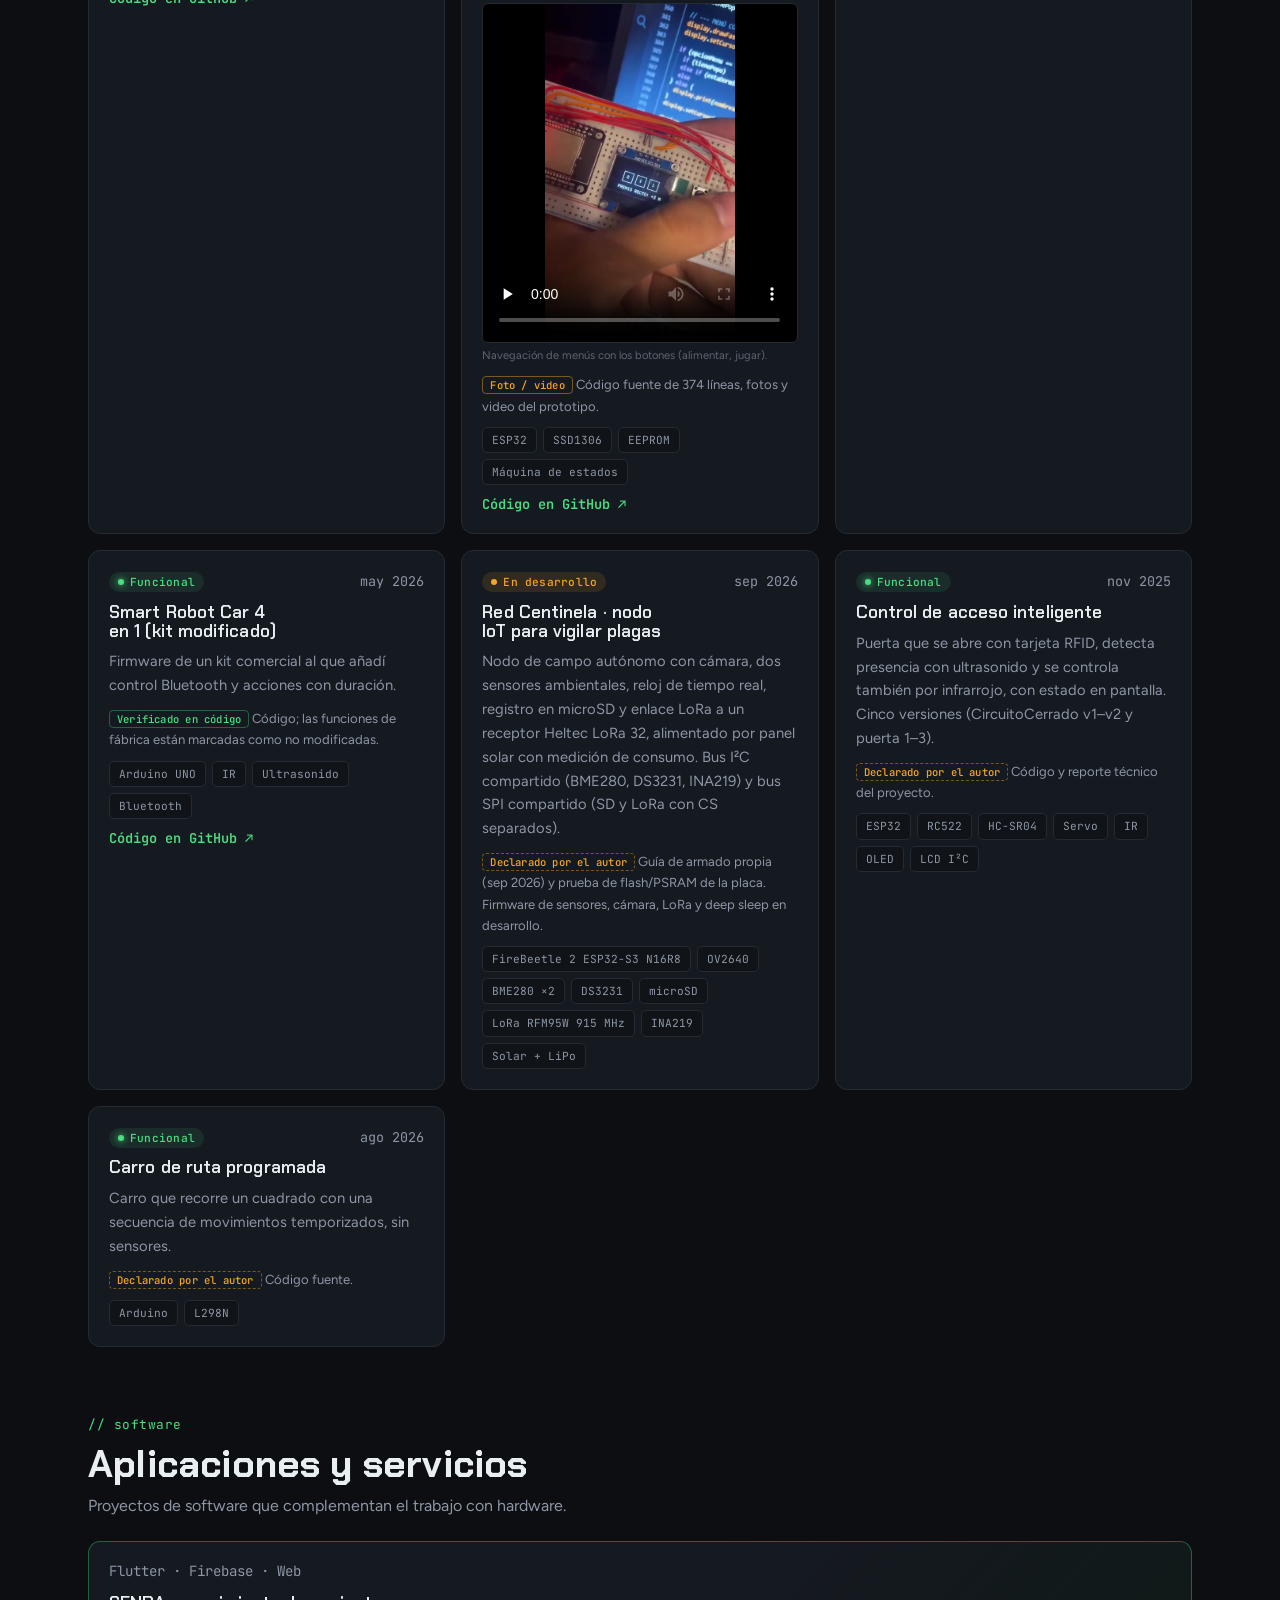
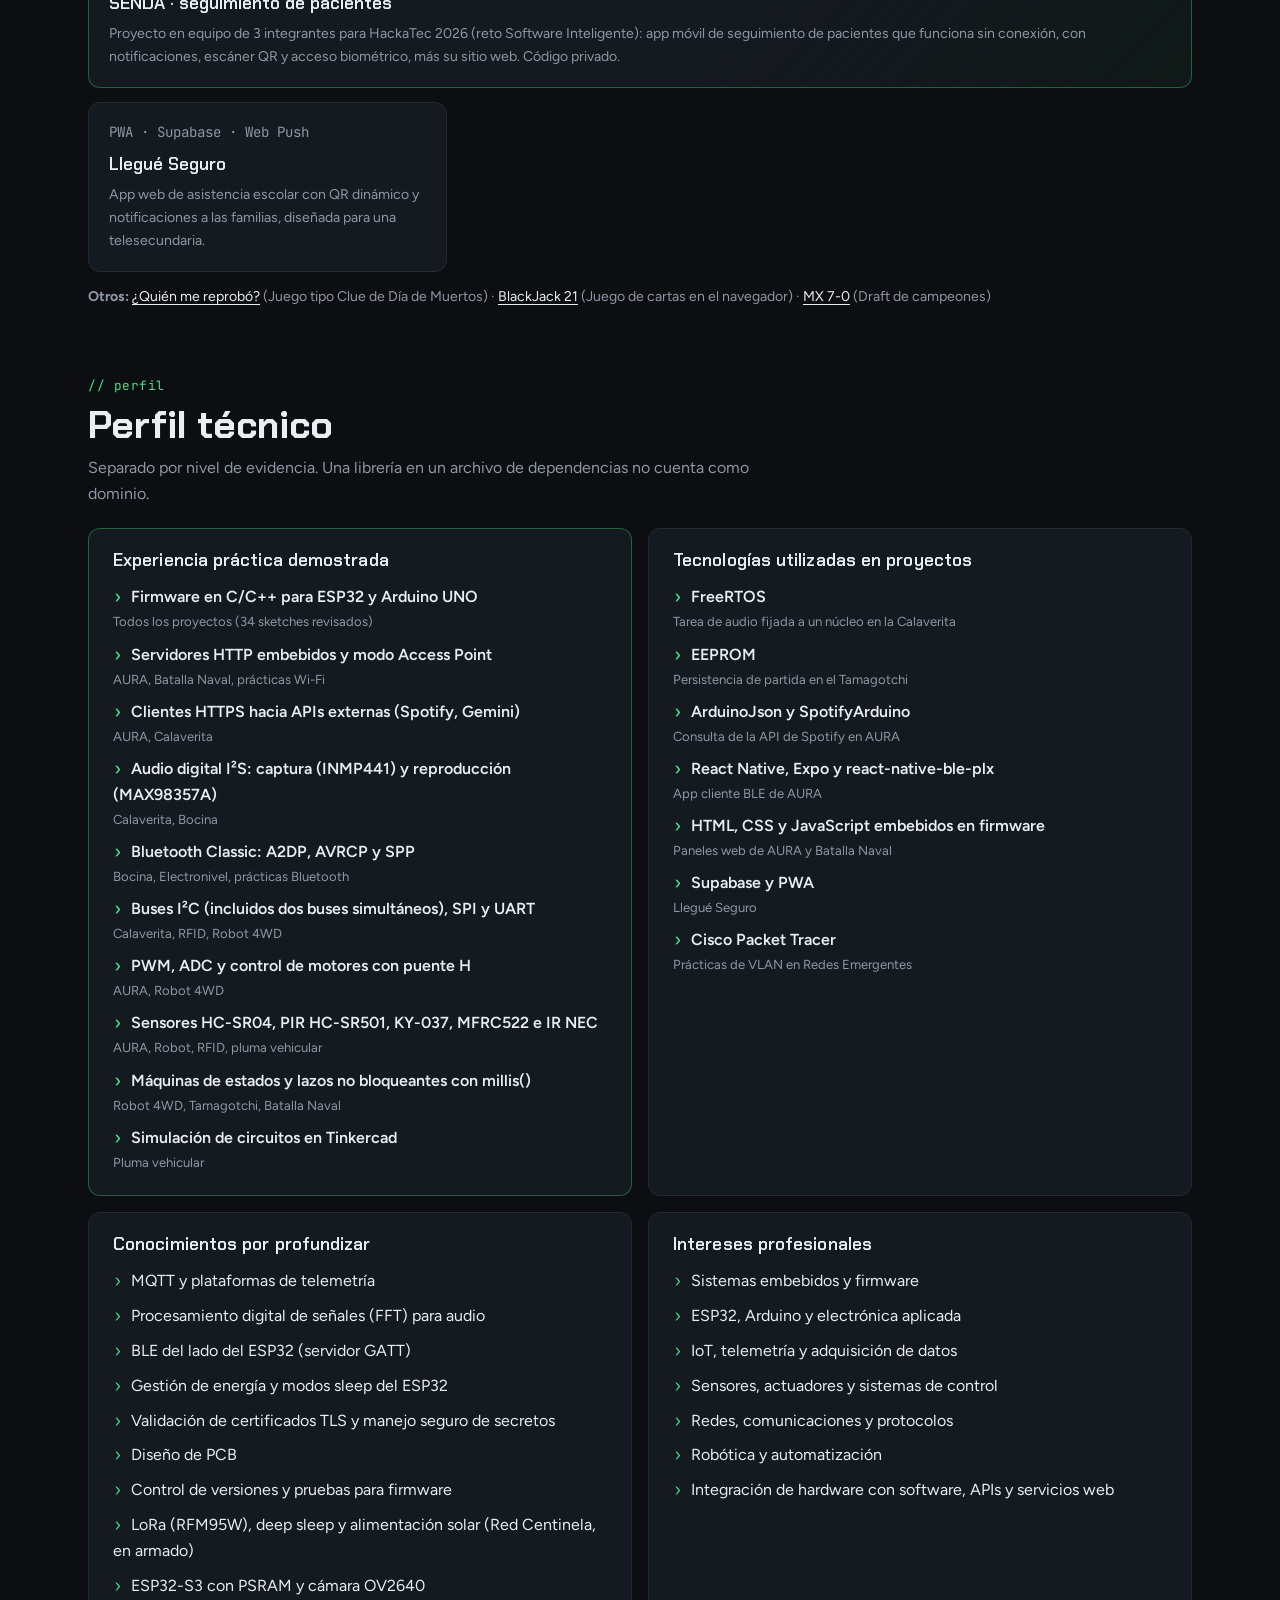
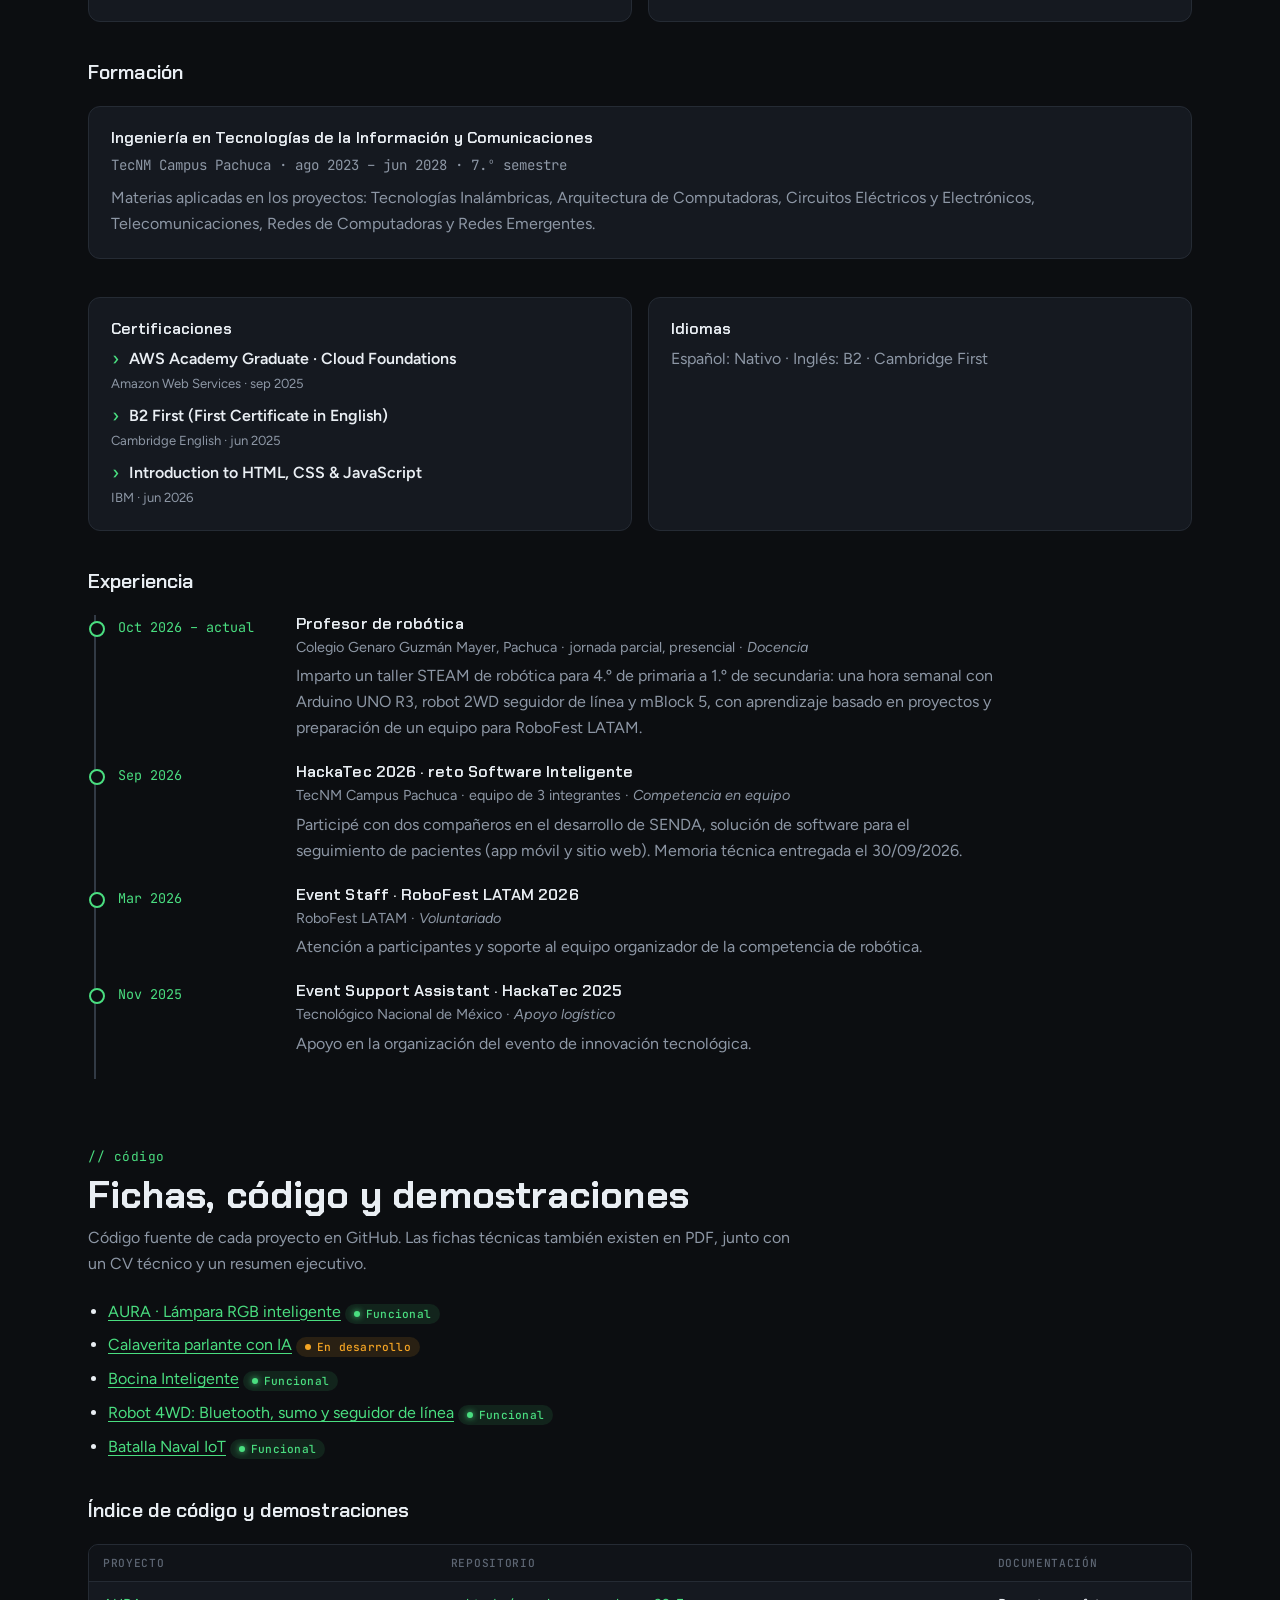
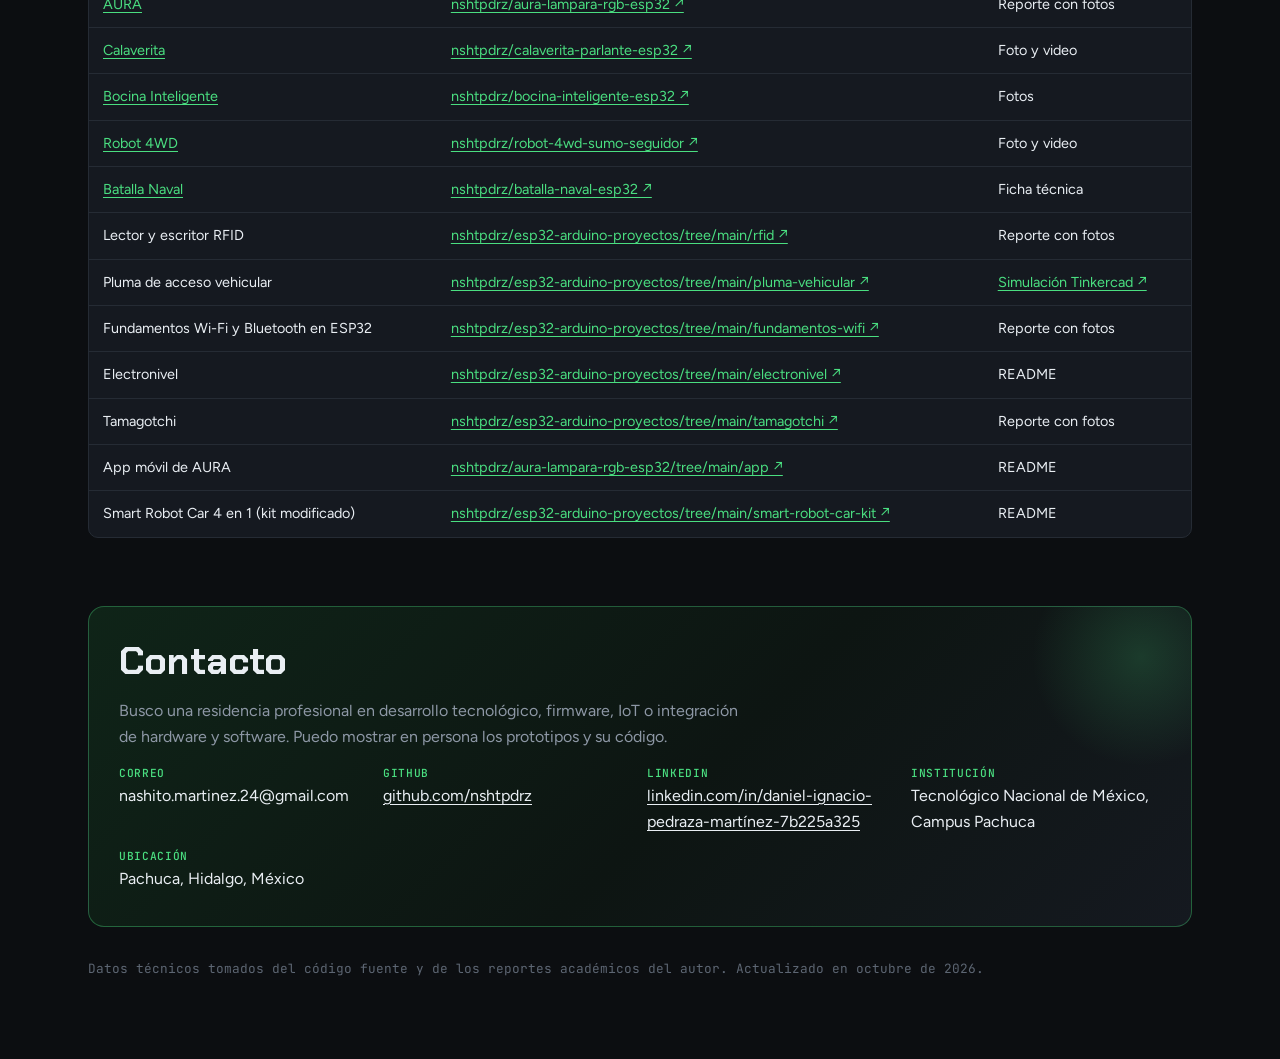
==== commit 188b5d41: "Agrega evidencia: Tamagotchi (fotos y video), Spotify en AURA y Bocina Co-Authored-By: Claude Opus 5" ====
--- a/index.html
+++ b/index.html
@@ -77,7 +77,7 @@
   <div class="links-row"><a class="go" href="proyectos/calaverita.html">Ver ficha técnica <span aria-hidden="true">→</span></a><a class="go" href="https://github.com/nshtpdrz/calaverita-parlante-esp32" target="_blank" rel="noopener">Código en GitHub <span aria-hidden="true">↗</span></a></div>
 </article>
 <article class="feat" id="d-bocina">
-  <a class="thumb thumb-diag" href="proyectos/bocina.html" tabindex="-1" aria-hidden="true"><figure class="diagthumb"><svg viewBox="0 0 720 222" role="img" aria-labelledby="dg-t-bocina" class="diag"><title id="dg-t-bocina">Diagrama de bloques: Celular, Botones ×3, Potenciómetro hacia ESP32 hacia Salida I²S, Pantalla OLED, LED RGB</title><defs><marker id="ah-t-bocina" viewBox="0 0 8 8" refX="7" refY="4" markerWidth="7" markerHeight="7" orient="auto-start-reverse"><path d="M0,0 L8,4 L0,8 z" class="d-arrowhead"/></marker></defs><rect x="8" y="26.0" width="168" height="46" rx="4" class="d-box"/><text x="19" y="45.0" class="d-t">Celular</text><text x="19" y="61.0" class="d-s">Fuente de audio</text><path d="M176,49.0 H230.5 V49.0 H283.0" class="d-wire" marker-end="url(#ah-t-bocina)"/><text x="182" y="43.0" class="d-bus">Bluetooth A2DP</text><rect x="8" y="88.0" width="168" height="46" rx="4" class="d-box"/><text x="19" y="107.0" class="d-t">Botones ×3</text><text x="19" y="123.0" class="d-s">Anterior · Play · Siguiente</text><path d="M176,111.0 H230.5 V111.0 H283.0" class="d-wire" marker-end="url(#ah-t-bocina)"/><text x="182" y="105.0" class="d-bus">GPIO 18/19/23</text><rect x="8" y="150.0" width="168" height="46" rx="4" class="d-box"/><text x="19" y="169.0" class="d-t">Potenciómetro</text><text x="19" y="185.0" class="d-s">Volumen</text><path d="M176,173.0 H230.5 V173.0 H283.0" class="d-wire" marker-end="url(#ah-t-bocina)"/><text x="182" y="167.0" class="d-bus">ADC GPIO34</text><rect x="544" y="26.0" width="168" height="46" rx="4" class="d-box"/><text x="555" y="45.0" class="d-t">Salida I²S</text><text x="555" y="61.0" class="d-s">DAC/amplificador</text><path d="M435.0,49.0 H489.5 V49.0 H542" class="d-wire" marker-end="url(#ah-t-bocina)"/><text x="444.0" y="43.0" class="d-bus">I²S 25/32/33</text><rect x="544" y="88.0" width="168" height="46" rx="4" class="d-box"/><text x="555" y="107.0" class="d-t">Pantalla OLED</text><text x="555" y="123.0" class="d-s">Título, artista, progreso</text><path d="M435.0,111.0 H489.5 V111.0 H542" class="d-wire" marker-end="url(#ah-t-bocina)"/><text x="444.0" y="105.0" class="d-bus">I²C</text><rect x="544" y="150.0" width="168" height="46" rx="4" class="d-box"/><text x="555" y="169.0" class="d-t">LED RGB</text><text x="555" y="185.0" class="d-s">Estado y arcoíris</text><path d="M435.0,173.0 H489.5 V173.0 H542" class="d-wire" marker-end="url(#ah-t-bocina)"/><text x="444.0" y="167.0" class="d-bus">PWM 14/12/13</text><rect x="285.0" y="26.0" width="150" height="170" rx="6" class="d-mcu"/><line x1="280.0" y1="40.166666666666664" x2="285.0" y2="40.166666666666664" class="d-pin"/><line x1="435.0" y1="40.166666666666664" x2="440.0" y2="40.166666666666664" class="d-pin"/><line x1="280.0" y1="54.33333333333333" x2="285.0" y2="54.33333333333333" class="d-pin"/><line x1="435.0" y1="54.33333333333333" x2="440.0" y2="54.33333333333333" class="d-pin"/><line x1="280.0" y1="68.5" x2="285.0" y2="68.5" class="d-pin"/><line x1="435.0" y1="68.5" x2="440.0" y2="68.5" class="d-pin"/><line x1="280.0" y1="82.66666666666666" x2="285.0" y2="82.66666666666666" class="d-pin"/><line x1="435.0" y1="82.66666666666666" x2="440.0" y2="82.66666666666666" class="d-pin"/><line x1="280.0" y1="96.83333333333333" x2="285.0" y2="96.83333333333333" class="d-pin"/><line x1="435.0" y1="96.83333333333333" x2="440.0" y2="96.83333333333333" class="d-pin"/><line x1="280.0" y1="111.0" x2="285.0" y2="111.0" class="d-pin"/><line x1="435.0" y1="111.0" x2="440.0" y2="111.0" class="d-pin"/><line x1="280.0" y1="125.16666666666667" x2="285.0" y2="125.16666666666667" class="d-pin"/><line x1="435.0" y1="125.16666666666667" x2="440.0" y2="125.16666666666667" class="d-pin"/><line x1="280.0" y1="139.33333333333331" x2="285.0" y2="139.33333333333331" class="d-pin"/><line x1="435.0" y1="139.33333333333331" x2="440.0" y2="139.33333333333331" class="d-pin"/><line x1="280.0" y1="153.5" x2="285.0" y2="153.5" class="d-pin"/><line x1="435.0" y1="153.5" x2="440.0" y2="153.5" class="d-pin"/><line x1="280.0" y1="167.66666666666666" x2="285.0" y2="167.66666666666666" class="d-pin"/><line x1="435.0" y1="167.66666666666666" x2="440.0" y2="167.66666666666666" class="d-pin"/><line x1="280.0" y1="181.83333333333334" x2="285.0" y2="181.83333333333334" class="d-pin"/><line x1="435.0" y1="181.83333333333334" x2="440.0" y2="181.83333333333334" class="d-pin"/><text x="360.0" y="109.0" text-anchor="middle" class="d-mt">ESP32</text><text x="360.0" y="127.0" text-anchor="middle" class="d-ms">A2DP Sink · AVRCP</text></svg></figure></a>
+  <a class="thumb" href="proyectos/bocina.html" tabindex="-1" aria-hidden="true"><img src="assets/img/bocina-spotify-oled.jpg" alt="" loading="lazy"></a>
   <header>
     <div class="feat-top"><span class="st st-funcional" title="Terminado y funcionando">Funcional</span><span class="mono muted">jun 2026</span></div>
     <h3><a href="proyectos/bocina.html">Bocina Inteligente</a></h3>
@@ -171,8 +171,8 @@
   <div class="feat-top"><span class="st st-funcional" title="Terminado y funcionando">Funcional</span><span class="mono muted">jun 2026</span></div>
   <h3>Tamagotchi</h3>
   <p>Mascota virtual en OLED con tres botones, minijuegos, evolución según cuidados y partida guardada en EEPROM.</p>
-  
-  <p class="evid"><span class="ev ev-codigo">Verificado en código</span> Código fuente de 374 líneas.</p>
+  <div class="cat-imgs"><figure><img src="assets/img/tamagotchi-1.jpg" alt="ESP32, OLED de 0.96&quot;, tres botones y buzzer en protoboard." loading="lazy"><figcaption>ESP32, OLED de 0.96&quot;, tres botones y buzzer en protoboard.</figcaption></figure><figure><img src="assets/img/tamagotchi-3.jpg" alt="Estadísticas de hambre, felicidad y vida en pantalla." loading="lazy"><figcaption>Estadísticas de hambre, felicidad y vida en pantalla.</figcaption></figure></div><figure class="cat-vid"><video controls playsinline preload="none" poster="assets/img/tamagotchi-demo-poster.jpg"><source src="assets/video/tamagotchi-demo.mp4" type="video/mp4"></video><figcaption>Navegación de menús con los botones (alimentar, jugar).</figcaption></figure>
+  <p class="evid"><span class="ev ev-video">Foto / video</span> Código fuente de 374 líneas, fotos y video del prototipo.</p>
   <div class="chips"><span>ESP32</span><span>SSD1306</span><span>EEPROM</span><span>Máquina de estados</span></div>
   <div class="links-row"><a class="go" href="https://github.com/nshtpdrz/esp32-arduino-proyectos/tree/main/tamagotchi" target="_blank" rel="noopener">Código en GitHub <span aria-hidden="true">↗</span></a></div>
 </article>
@@ -248,7 +248,7 @@
       <p>Código fuente de cada proyecto en GitHub. Las fichas técnicas también existen en PDF, junto con un CV técnico y un resumen ejecutivo.</p></div>
     <ul class="doclist"><li><a href="proyectos/aura.html">AURA · Lámpara RGB inteligente</a> <span class="st st-funcional" title="Terminado y funcionando">Funcional</span></li><li><a href="proyectos/calaverita.html">Calaverita parlante con IA</a> <span class="st st-desarrollo" title="En construcción activa">En desarrollo</span></li><li><a href="proyectos/bocina.html">Bocina Inteligente</a> <span class="st st-funcional" title="Terminado y funcionando">Funcional</span></li><li><a href="proyectos/robot-4wd.html">Robot 4WD: Bluetooth, sumo y seguidor de línea</a> <span class="st st-funcional" title="Terminado y funcionando">Funcional</span></li><li><a href="proyectos/batalla-naval.html">Batalla Naval IoT</a> <span class="st st-funcional" title="Terminado y funcionando">Funcional</span></li></ul>
     <h3 class="sub">Índice de código y demostraciones</h3>
-    <div class="tablebox"><table><thead><tr><th>Proyecto</th><th>Repositorio</th><th>Documentación</th></tr></thead><tbody><tr><td><a href="proyectos/aura.html">AURA</a></td><td><a href="https://github.com/nshtpdrz/aura-lampara-rgb-esp32" target="_blank" rel="noopener">nshtpdrz/aura-lampara-rgb-esp32 ↗</a></td><td>Reporte con fotos</td></tr><tr><td><a href="proyectos/calaverita.html">Calaverita</a></td><td><a href="https://github.com/nshtpdrz/calaverita-parlante-esp32" target="_blank" rel="noopener">nshtpdrz/calaverita-parlante-esp32 ↗</a></td><td>Foto y video</td></tr><tr><td><a href="proyectos/bocina.html">Bocina Inteligente</a></td><td><a href="https://github.com/nshtpdrz/bocina-inteligente-esp32" target="_blank" rel="noopener">nshtpdrz/bocina-inteligente-esp32 ↗</a></td><td>Ficha técnica</td></tr><tr><td><a href="proyectos/robot-4wd.html">Robot 4WD</a></td><td><a href="https://github.com/nshtpdrz/robot-4wd-sumo-seguidor" target="_blank" rel="noopener">nshtpdrz/robot-4wd-sumo-seguidor ↗</a></td><td>Foto y video</td></tr><tr><td><a href="proyectos/batalla-naval.html">Batalla Naval</a></td><td><a href="https://github.com/nshtpdrz/batalla-naval-esp32" target="_blank" rel="noopener">nshtpdrz/batalla-naval-esp32 ↗</a></td><td>Ficha técnica</td></tr><tr><td>Lector y escritor RFID</td><td><a href="https://github.com/nshtpdrz/esp32-arduino-proyectos/tree/main/rfid" target="_blank" rel="noopener">nshtpdrz/esp32-arduino-proyectos/tree/main/rfid ↗</a></td><td>Reporte con fotos</td></tr><tr><td>Pluma de acceso vehicular</td><td><a href="https://github.com/nshtpdrz/esp32-arduino-proyectos/tree/main/pluma-vehicular" target="_blank" rel="noopener">nshtpdrz/esp32-arduino-proyectos/tree/main/pluma-vehicular ↗</a></td><td><a href="https://www.tinkercad.com/things/6RjAkW2elnn-evaluacion-u2?sharecode=sfVD-J4Kjnqxw5WdH3lfJSh7hJJ-T6jAI3IZTtBiVzQ" target="_blank" rel="noopener">Simulación Tinkercad ↗</a></td></tr><tr><td>Fundamentos Wi-Fi y Bluetooth en ESP32</td><td><a href="https://github.com/nshtpdrz/esp32-arduino-proyectos/tree/main/fundamentos-wifi" target="_blank" rel="noopener">nshtpdrz/esp32-arduino-proyectos/tree/main/fundamentos-wifi ↗</a></td><td>Reporte con fotos</td></tr><tr><td>Electronivel</td><td><a href="https://github.com/nshtpdrz/esp32-arduino-proyectos/tree/main/electronivel" target="_blank" rel="noopener">nshtpdrz/esp32-arduino-proyectos/tree/main/electronivel ↗</a></td><td>README</td></tr><tr><td>Tamagotchi</td><td><a href="https://github.com/nshtpdrz/esp32-arduino-proyectos/tree/main/tamagotchi" target="_blank" rel="noopener">nshtpdrz/esp32-arduino-proyectos/tree/main/tamagotchi ↗</a></td><td>README</td></tr><tr><td>App móvil de AURA</td><td><a href="https://github.com/nshtpdrz/aura-lampara-rgb-esp32/tree/main/app" target="_blank" rel="noopener">nshtpdrz/aura-lampara-rgb-esp32/tree/main/app ↗</a></td><td>README</td></tr><tr><td>Smart Robot Car 4 en 1 (kit modificado)</td><td><a href="https://github.com/nshtpdrz/esp32-arduino-proyectos/tree/main/smart-robot-car-kit" target="_blank" rel="noopener">nshtpdrz/esp32-arduino-proyectos/tree/main/smart-robot-car-kit ↗</a></td><td>README</td></tr></tbody></table></div>
+    <div class="tablebox"><table><thead><tr><th>Proyecto</th><th>Repositorio</th><th>Documentación</th></tr></thead><tbody><tr><td><a href="proyectos/aura.html">AURA</a></td><td><a href="https://github.com/nshtpdrz/aura-lampara-rgb-esp32" target="_blank" rel="noopener">nshtpdrz/aura-lampara-rgb-esp32 ↗</a></td><td>Reporte con fotos</td></tr><tr><td><a href="proyectos/calaverita.html">Calaverita</a></td><td><a href="https://github.com/nshtpdrz/calaverita-parlante-esp32" target="_blank" rel="noopener">nshtpdrz/calaverita-parlante-esp32 ↗</a></td><td>Foto y video</td></tr><tr><td><a href="proyectos/bocina.html">Bocina Inteligente</a></td><td><a href="https://github.com/nshtpdrz/bocina-inteligente-esp32" target="_blank" rel="noopener">nshtpdrz/bocina-inteligente-esp32 ↗</a></td><td>Fotos</td></tr><tr><td><a href="proyectos/robot-4wd.html">Robot 4WD</a></td><td><a href="https://github.com/nshtpdrz/robot-4wd-sumo-seguidor" target="_blank" rel="noopener">nshtpdrz/robot-4wd-sumo-seguidor ↗</a></td><td>Foto y video</td></tr><tr><td><a href="proyectos/batalla-naval.html">Batalla Naval</a></td><td><a href="https://github.com/nshtpdrz/batalla-naval-esp32" target="_blank" rel="noopener">nshtpdrz/batalla-naval-esp32 ↗</a></td><td>Ficha técnica</td></tr><tr><td>Lector y escritor RFID</td><td><a href="https://github.com/nshtpdrz/esp32-arduino-proyectos/tree/main/rfid" target="_blank" rel="noopener">nshtpdrz/esp32-arduino-proyectos/tree/main/rfid ↗</a></td><td>Reporte con fotos</td></tr><tr><td>Pluma de acceso vehicular</td><td><a href="https://github.com/nshtpdrz/esp32-arduino-proyectos/tree/main/pluma-vehicular" target="_blank" rel="noopener">nshtpdrz/esp32-arduino-proyectos/tree/main/pluma-vehicular ↗</a></td><td><a href="https://www.tinkercad.com/things/6RjAkW2elnn-evaluacion-u2?sharecode=sfVD-J4Kjnqxw5WdH3lfJSh7hJJ-T6jAI3IZTtBiVzQ" target="_blank" rel="noopener">Simulación Tinkercad ↗</a></td></tr><tr><td>Fundamentos Wi-Fi y Bluetooth en ESP32</td><td><a href="https://github.com/nshtpdrz/esp32-arduino-proyectos/tree/main/fundamentos-wifi" target="_blank" rel="noopener">nshtpdrz/esp32-arduino-proyectos/tree/main/fundamentos-wifi ↗</a></td><td>Reporte con fotos</td></tr><tr><td>Electronivel</td><td><a href="https://github.com/nshtpdrz/esp32-arduino-proyectos/tree/main/electronivel" target="_blank" rel="noopener">nshtpdrz/esp32-arduino-proyectos/tree/main/electronivel ↗</a></td><td>README</td></tr><tr><td>Tamagotchi</td><td><a href="https://github.com/nshtpdrz/esp32-arduino-proyectos/tree/main/tamagotchi" target="_blank" rel="noopener">nshtpdrz/esp32-arduino-proyectos/tree/main/tamagotchi ↗</a></td><td>Reporte con fotos</td></tr><tr><td>App móvil de AURA</td><td><a href="https://github.com/nshtpdrz/aura-lampara-rgb-esp32/tree/main/app" target="_blank" rel="noopener">nshtpdrz/aura-lampara-rgb-esp32/tree/main/app ↗</a></td><td>README</td></tr><tr><td>Smart Robot Car 4 en 1 (kit modificado)</td><td><a href="https://github.com/nshtpdrz/esp32-arduino-proyectos/tree/main/smart-robot-car-kit" target="_blank" rel="noopener">nshtpdrz/esp32-arduino-proyectos/tree/main/smart-robot-car-kit ↗</a></td><td>README</td></tr></tbody></table></div>
   </section>
 
   <section class="part" id="contacto" aria-labelledby="h-con">
--- a/assets/styles.css
+++ b/assets/styles.css
@@ -286,3 +286,7 @@
 ul.leg .st{justify-self:start}
 .fs .vid+.vid{margin-top:4px}
 #evidencia .vids{display:flex;flex-wrap:wrap;gap:16px}
+
+.cat-vid{margin:0}
+.cat-vid video{width:100%;max-height:340px;background:#000;border-radius:6px;border:1px solid var(--line);display:block}
+.cat-vid figcaption{font-size:.7rem;color:var(--dim);margin-top:3px}
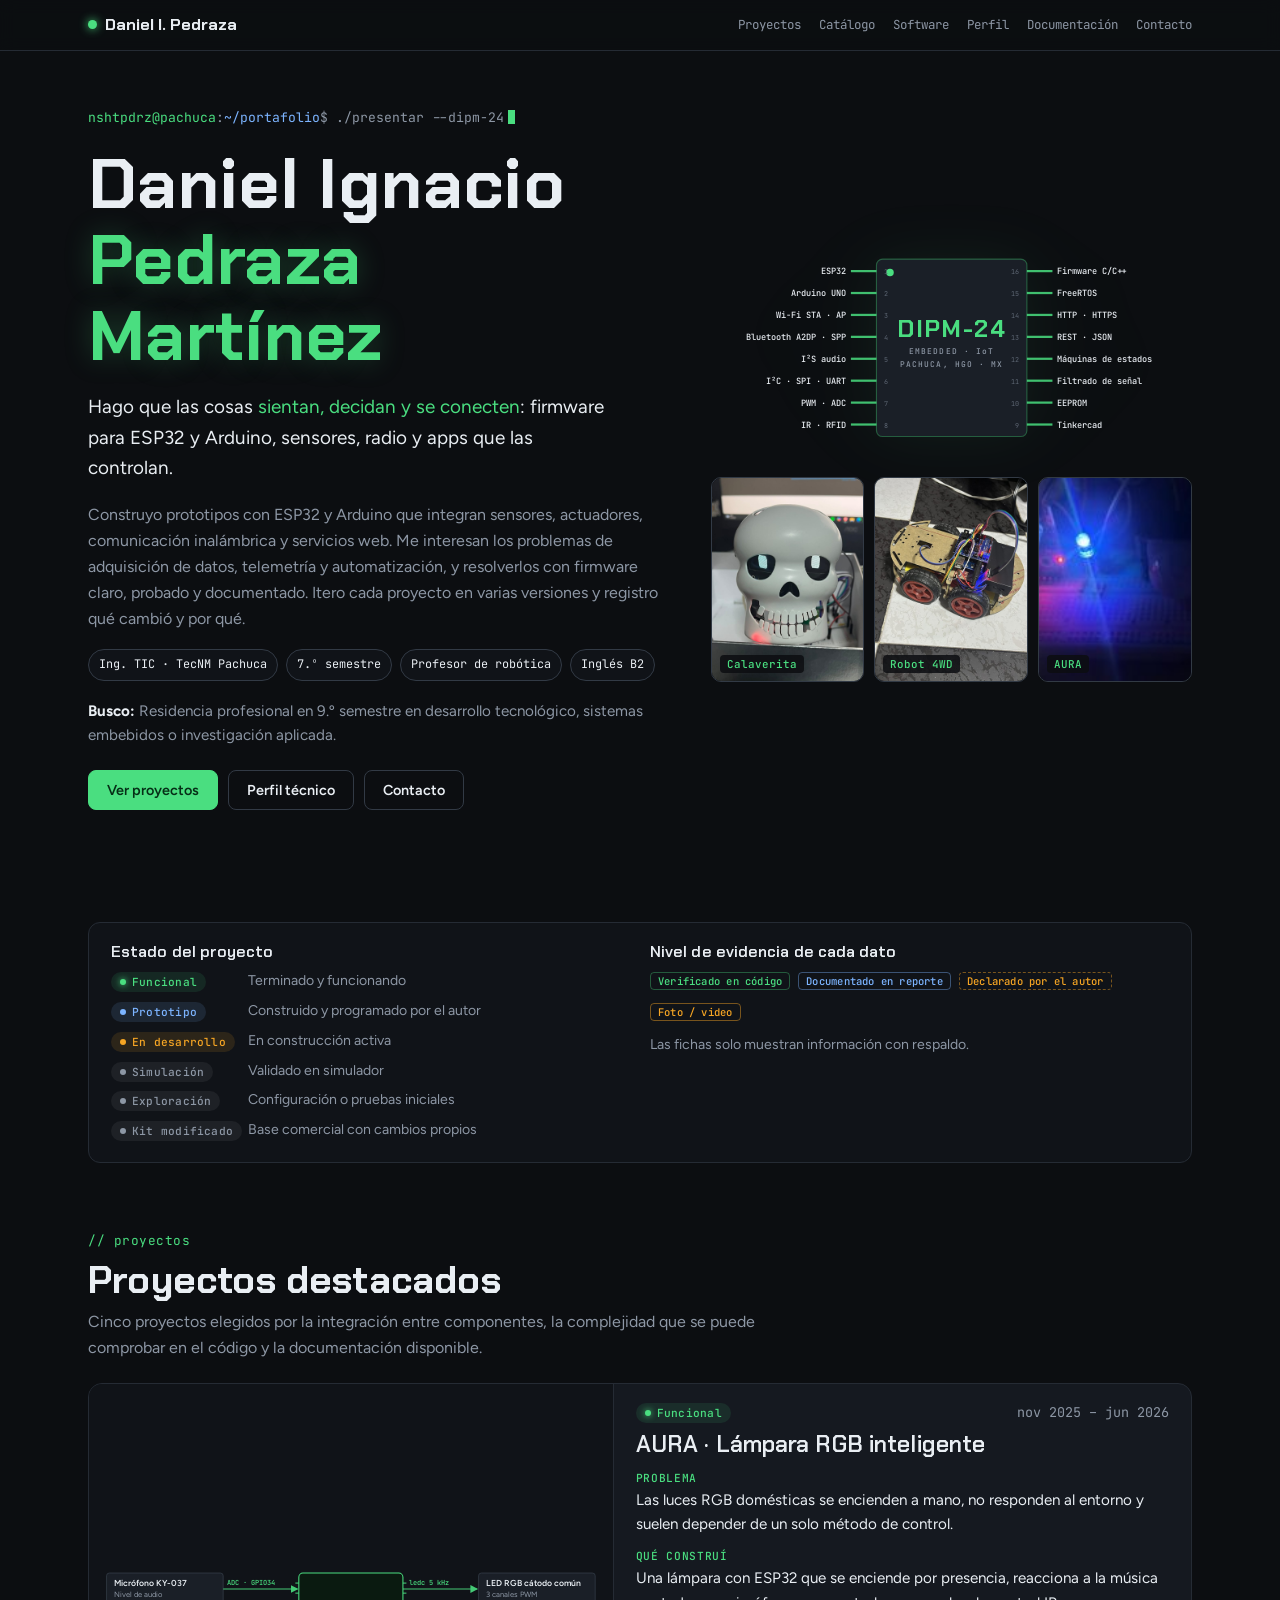
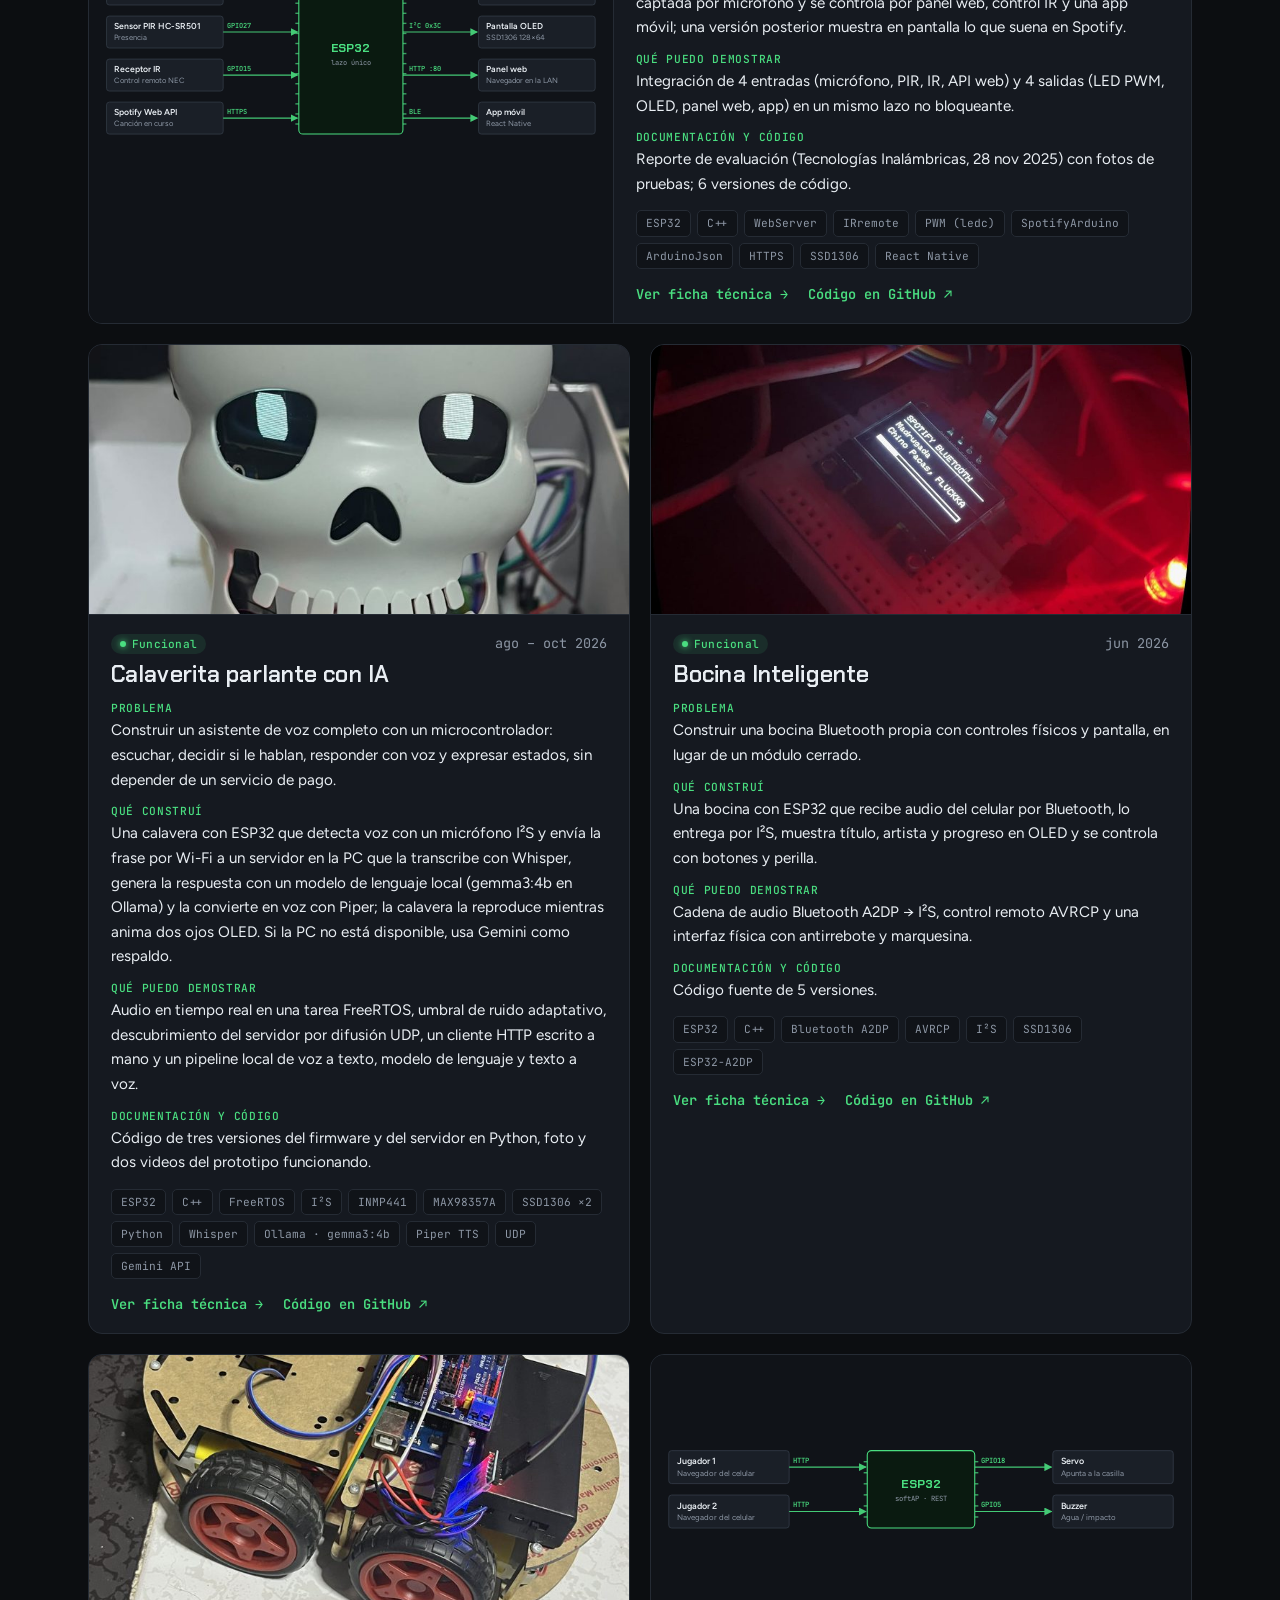
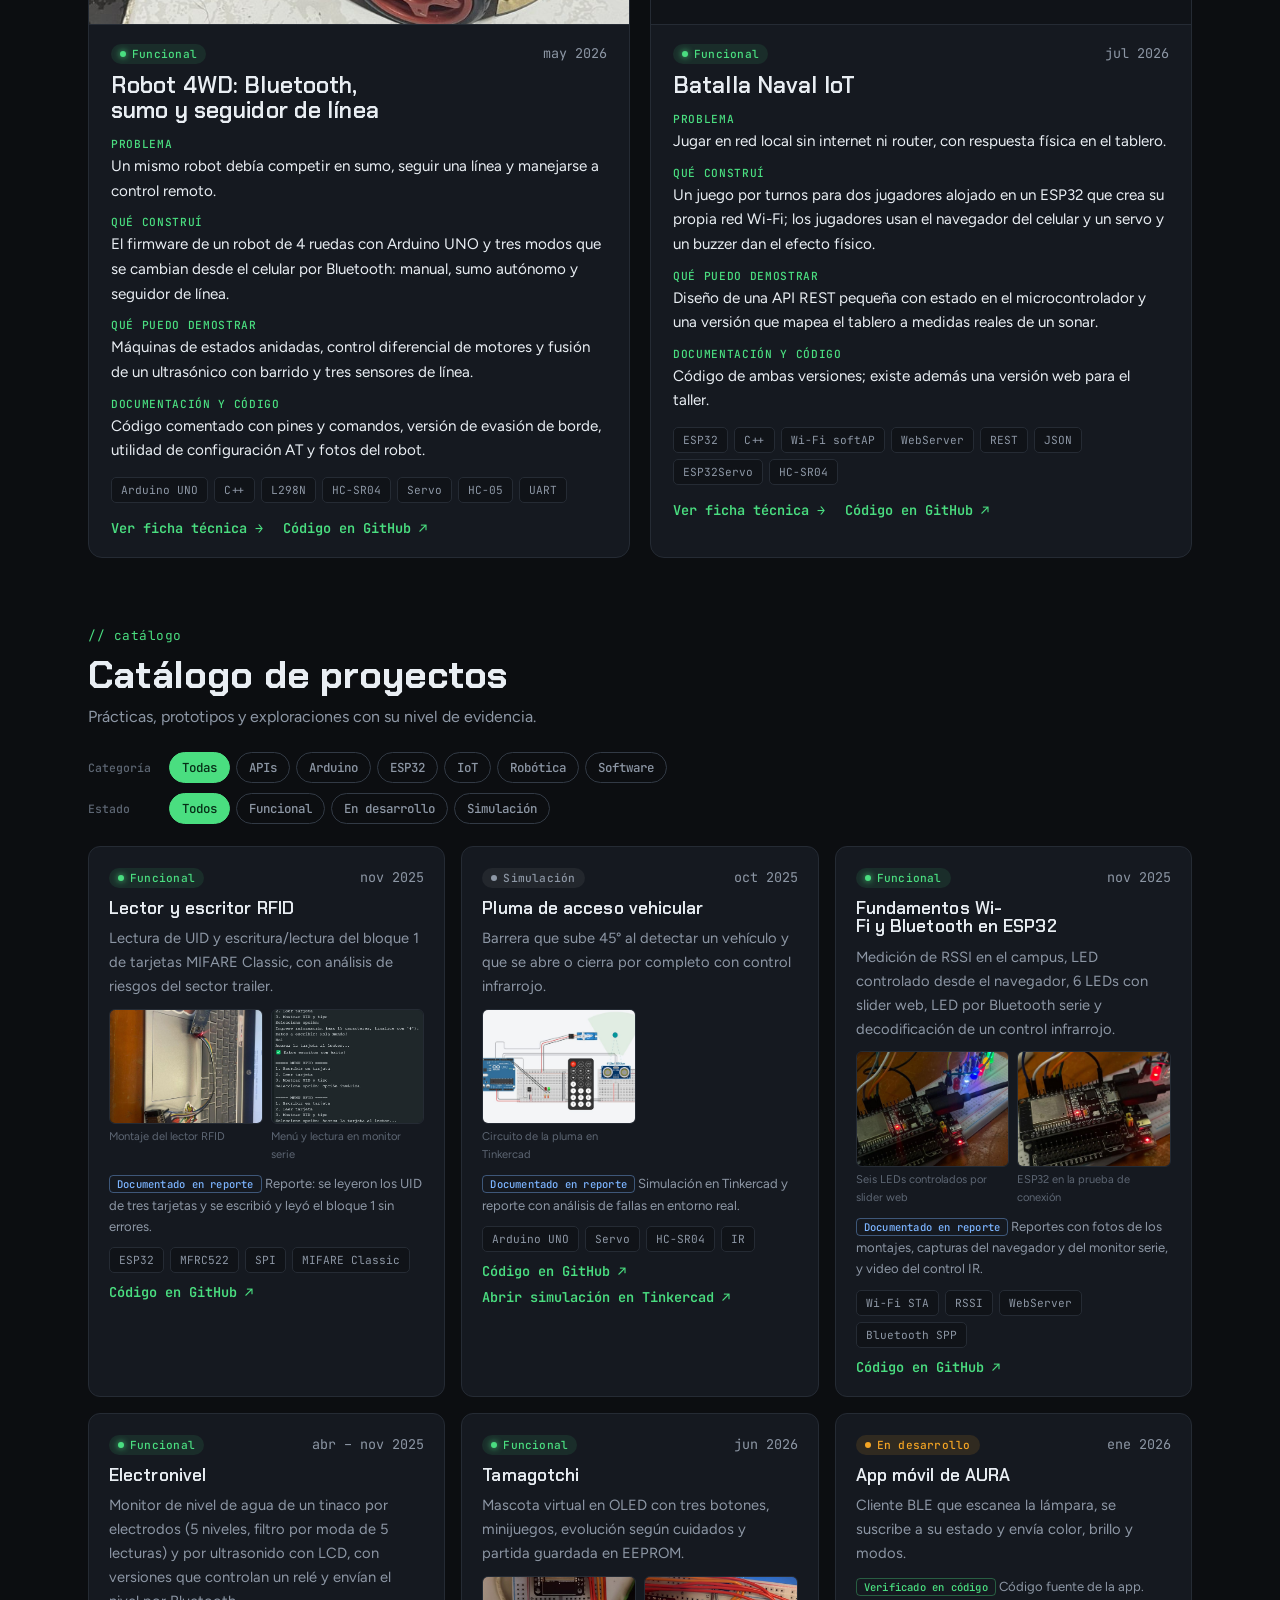
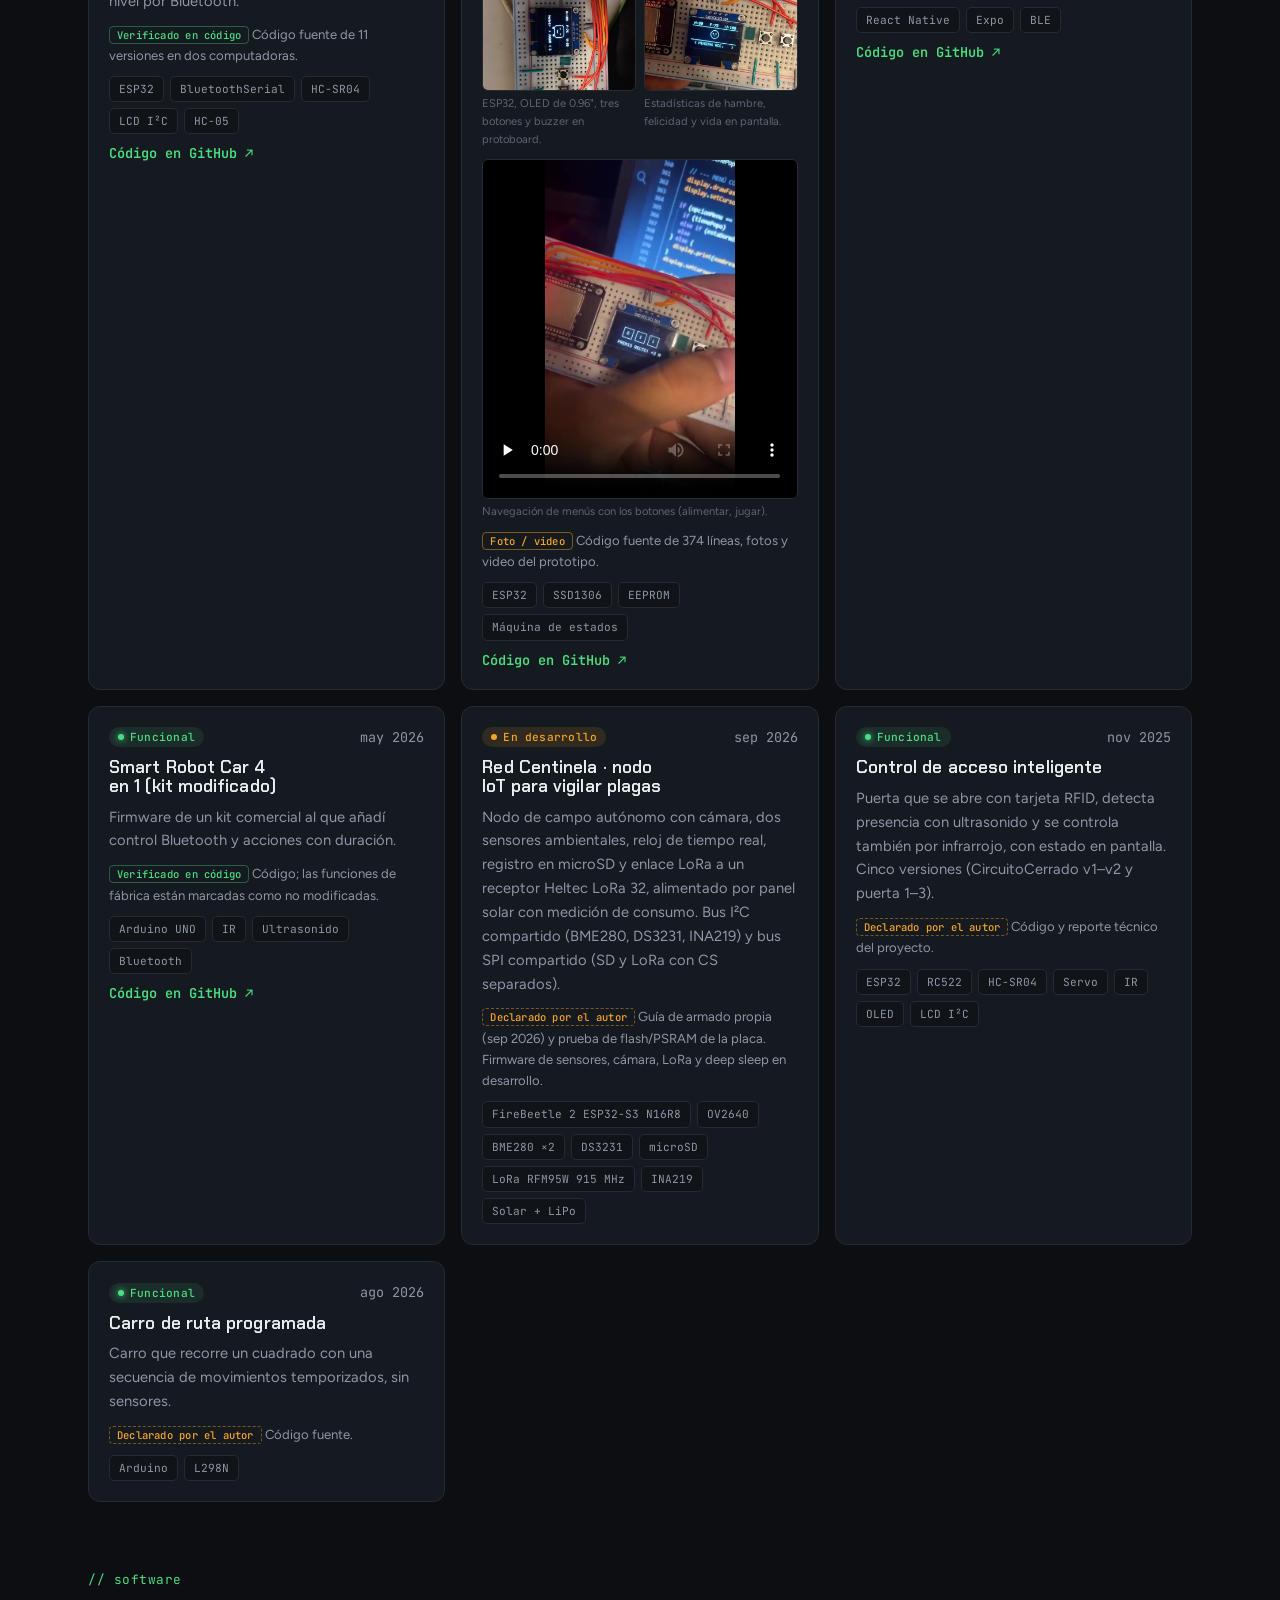
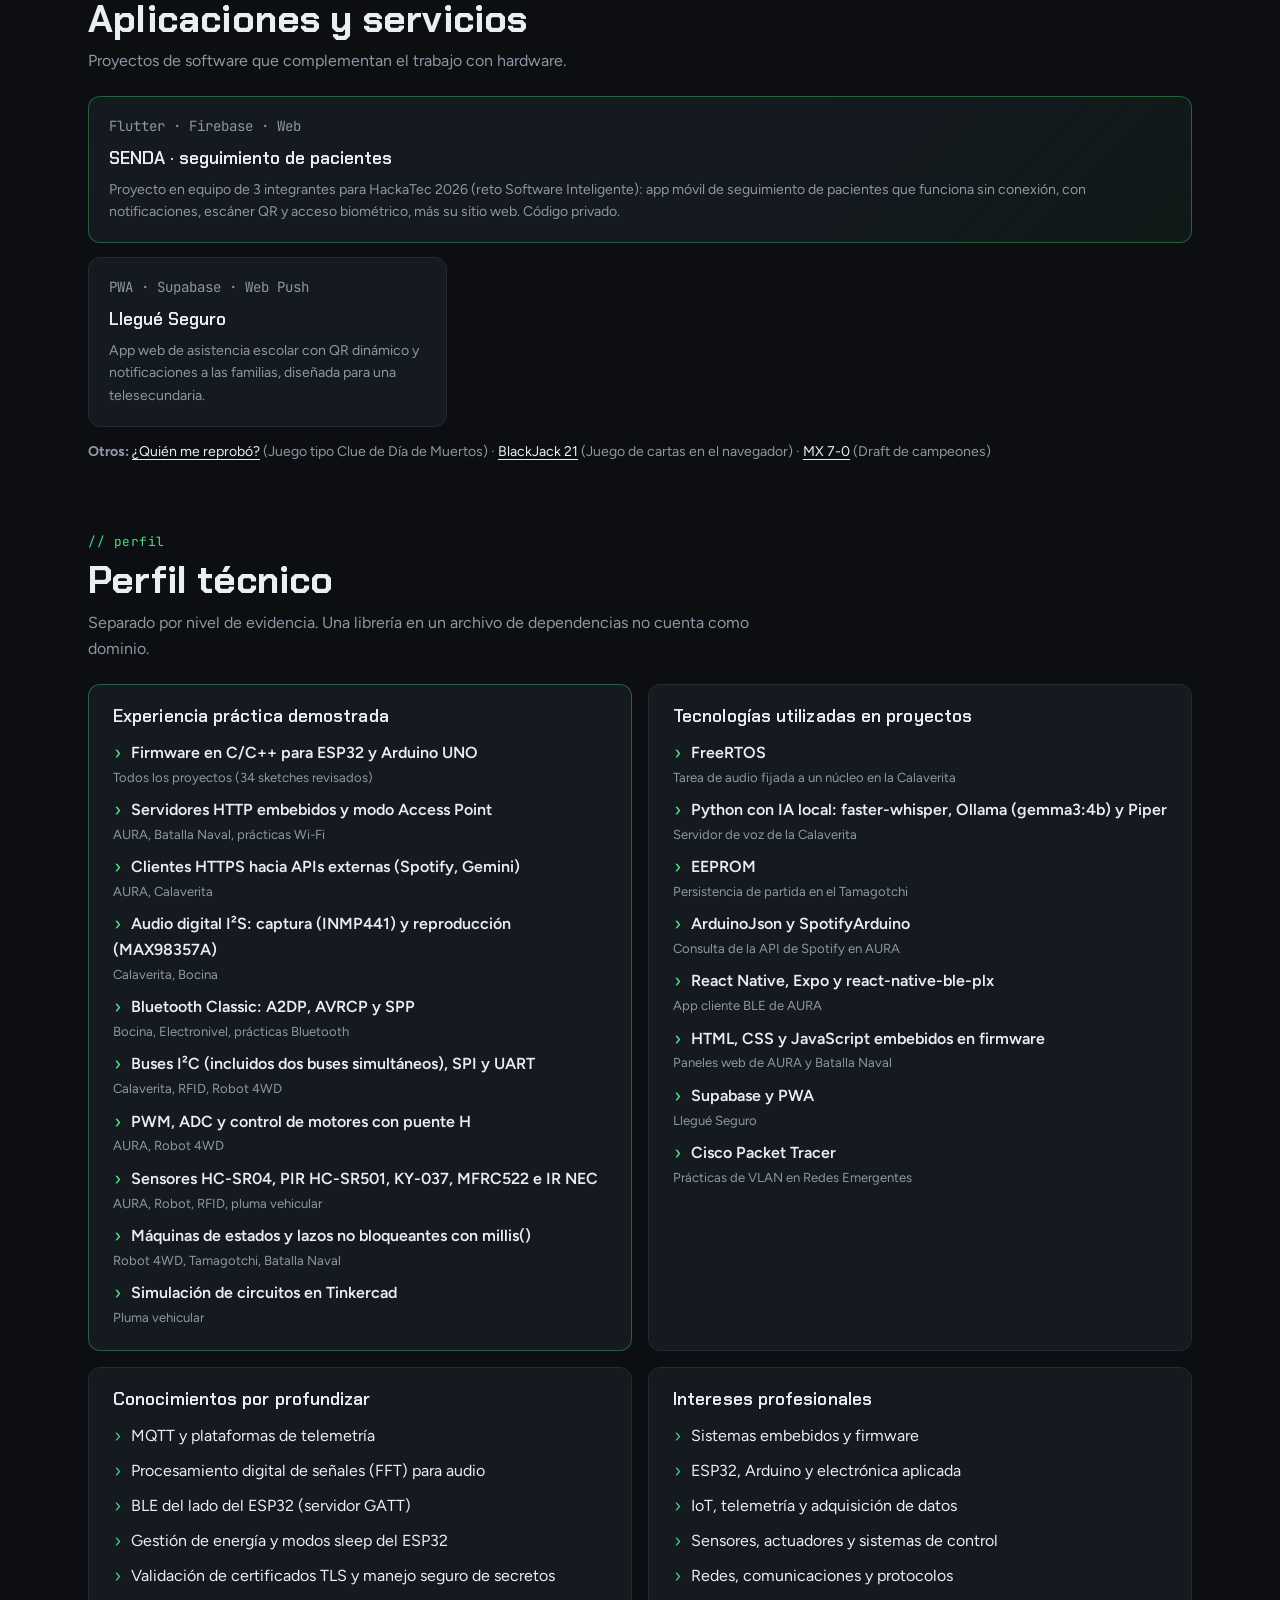
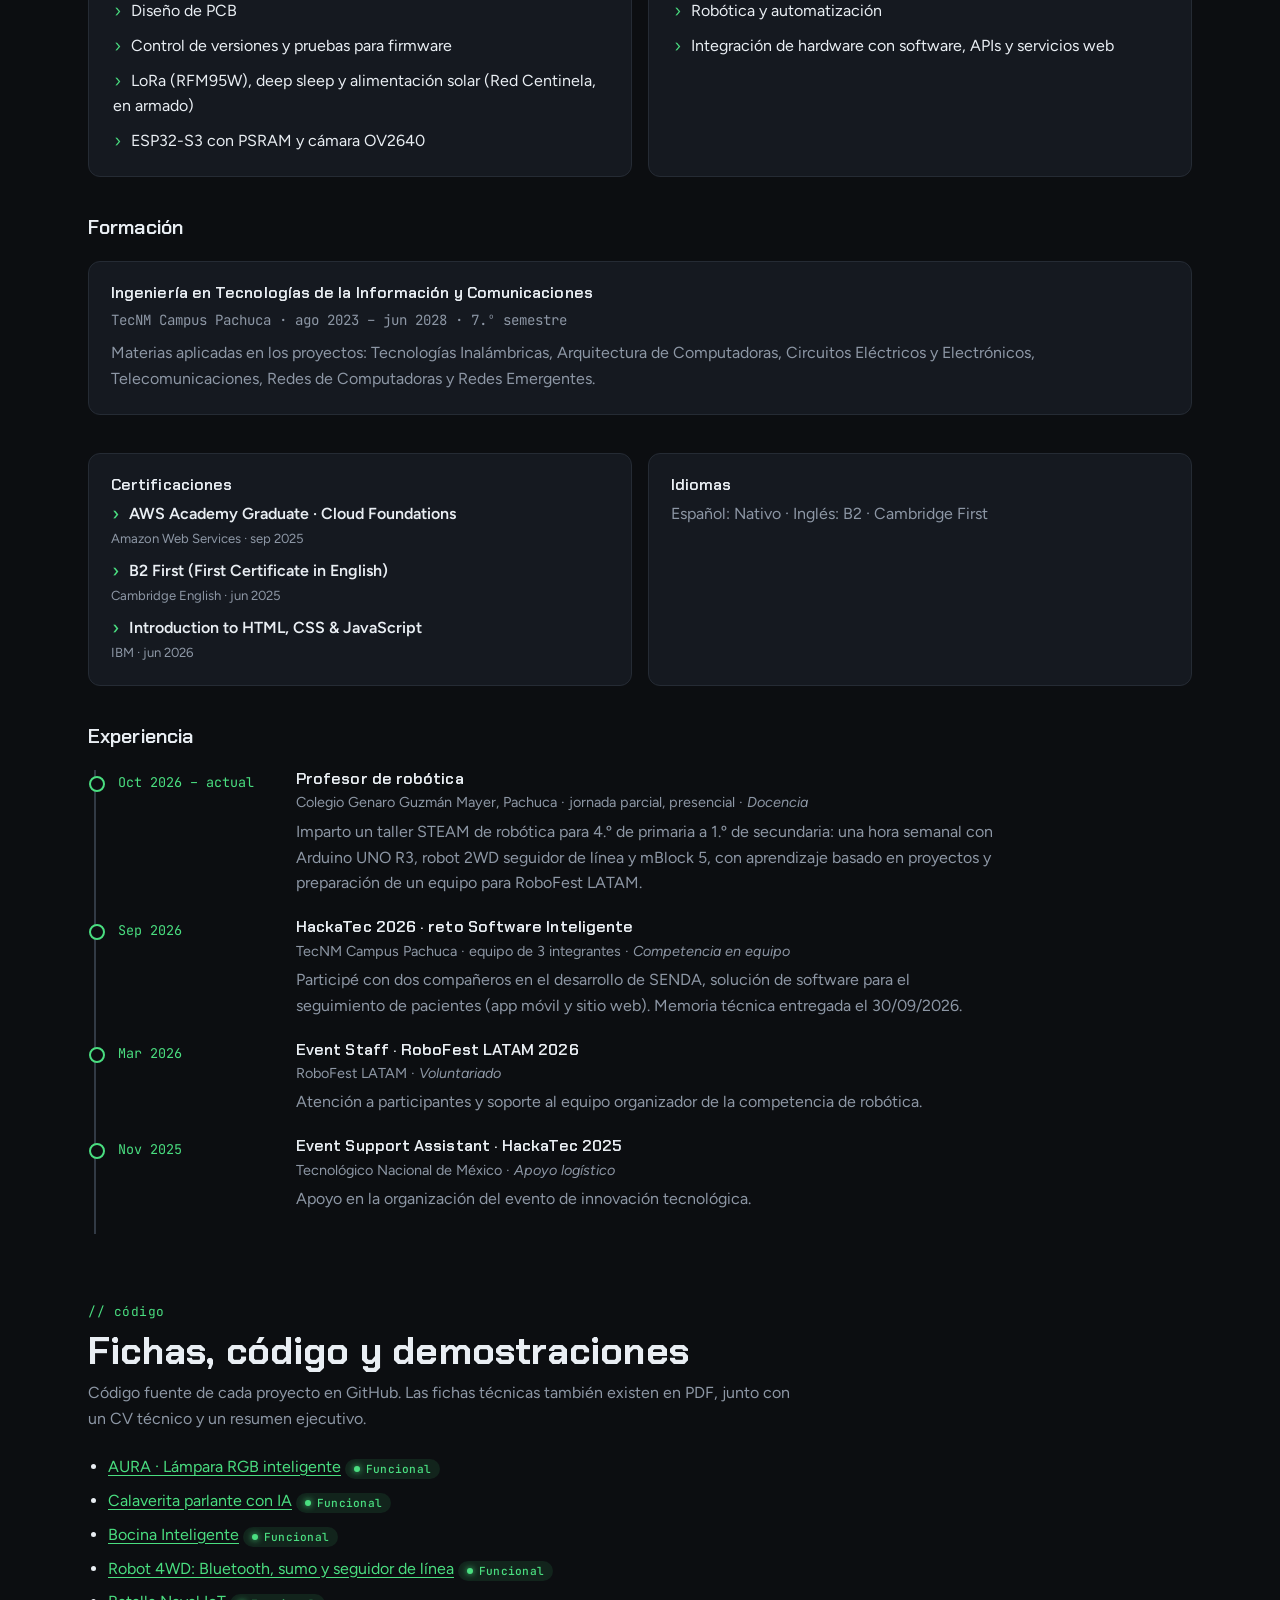
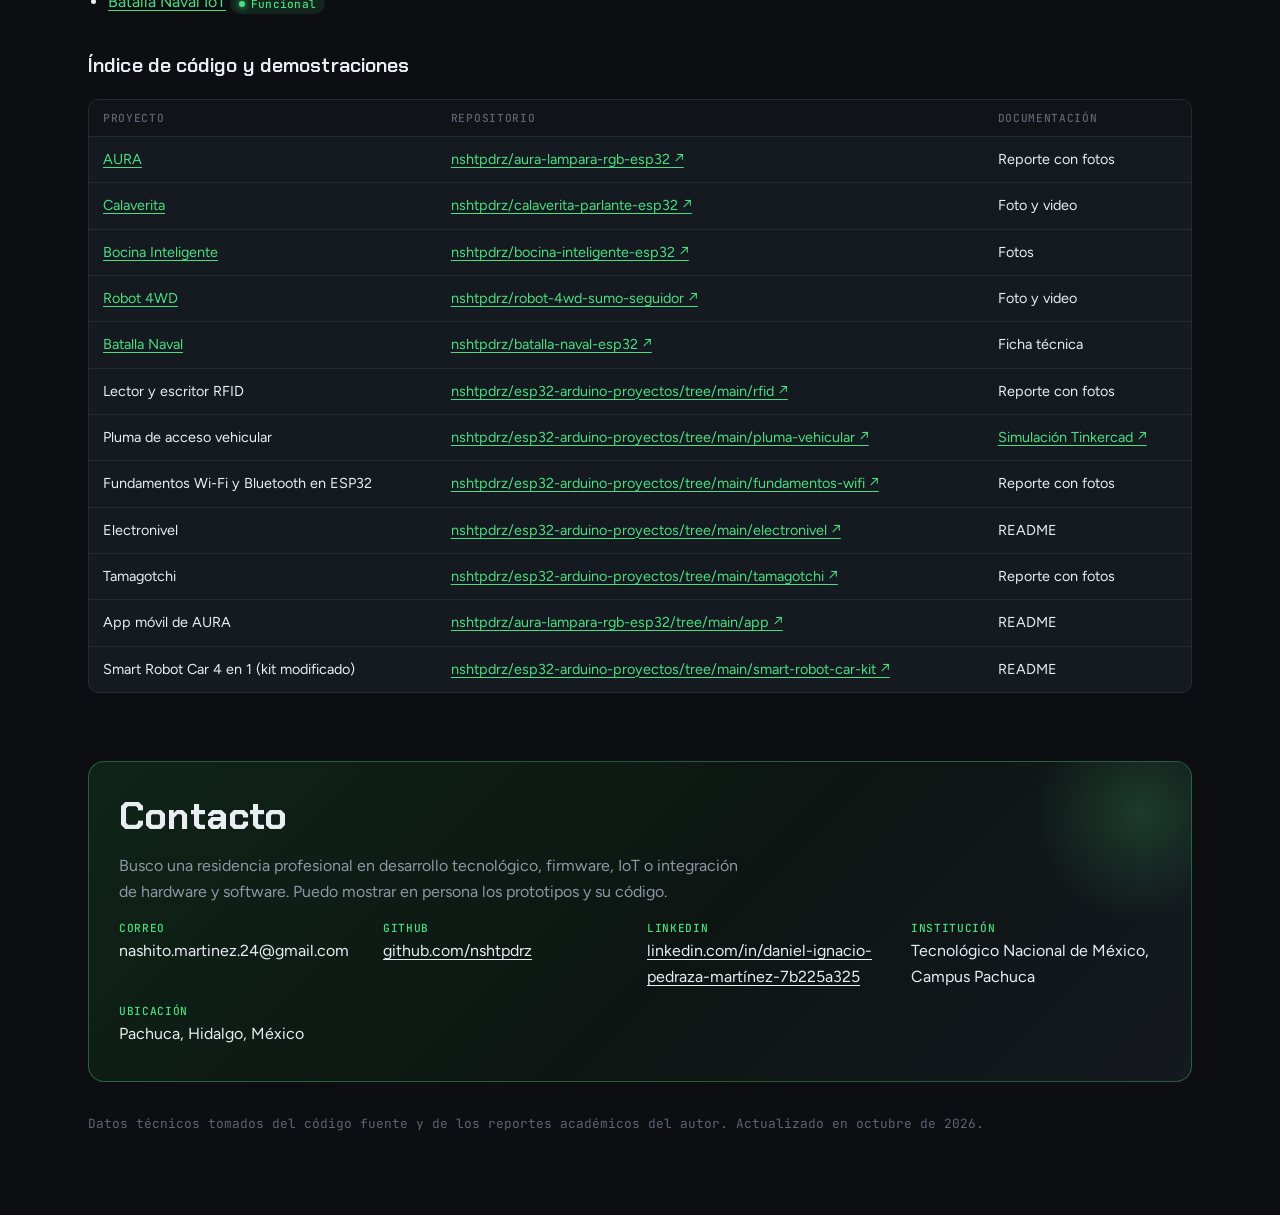
==== commit f42e7d97: "Calaverita terminada: servidor local con Whisper, Ollama y Piper Co-Authored-By: Claude Opus 5.5 <no" ====
--- a/index.html
+++ b/index.html
@@ -64,16 +64,16 @@
 <article class="feat" id="d-calaverita">
   <a class="thumb" href="proyectos/calaverita.html" tabindex="-1" aria-hidden="true"><img src="assets/img/calaverita-ensamblada.jpg" alt="" loading="lazy"></a>
   <header>
-    <div class="feat-top"><span class="st st-desarrollo" title="En construcción activa">En desarrollo</span><span class="mono muted">oct 2026</span></div>
+    <div class="feat-top"><span class="st st-funcional" title="Terminado y funcionando">Funcional</span><span class="mono muted">ago – oct 2026</span></div>
     <h3><a href="proyectos/calaverita.html">Calaverita parlante con IA</a></h3>
   </header>
   <dl class="feat-dl">
-    <div><dt>Problema</dt><dd>Explorar un asistente de voz completo en un microcontrolador: escuchar, decidir si le hablan, responder con voz y expresar estados.</dd></div>
-    <div><dt>Qué construí</dt><dd>Una calavera con ESP32 que detecta voz con un micrófono I²S, envía la frase a Google Gemini por HTTPS, reproduce la respuesta hablada y anima dos ojos OLED; sin internet responde con audios grabados.</dd></div>
-    <div><dt>Qué puedo demostrar</dt><dd>Audio en tiempo real en una tarea FreeRTOS, umbral de ruido adaptativo, dos buses I²C simultáneos y un cliente HTTP escrito a mano que maneja respuestas chunked.</dd></div>
-    <div><dt>Documentación y código</dt><dd>Código fuente de dos versiones, foto y dos videos del prototipo funcionando.</dd></div>
-  </dl>
-  <div class="chips"><span>ESP32</span><span>C++</span><span>FreeRTOS</span><span>I²S</span><span>INMP441</span><span>MAX98357A</span><span>SSD1306 ×2</span><span>HTTPS</span><span>Gemini API</span></div>
+    <div><dt>Problema</dt><dd>Construir un asistente de voz completo con un microcontrolador: escuchar, decidir si le hablan, responder con voz y expresar estados, sin depender de un servicio de pago.</dd></div>
+    <div><dt>Qué construí</dt><dd>Una calavera con ESP32 que detecta voz con un micrófono I²S y envía la frase por Wi-Fi a un servidor en la PC que la transcribe con Whisper, genera la respuesta con un modelo de lenguaje local (gemma3:4b en Ollama) y la convierte en voz con Piper; la calavera la reproduce mientras anima dos ojos OLED. Si la PC no está disponible, usa Gemini como respaldo.</dd></div>
+    <div><dt>Qué puedo demostrar</dt><dd>Audio en tiempo real en una tarea FreeRTOS, umbral de ruido adaptativo, descubrimiento del servidor por difusión UDP, un cliente HTTP escrito a mano y un pipeline local de voz a texto, modelo de lenguaje y texto a voz.</dd></div>
+    <div><dt>Documentación y código</dt><dd>Código de tres versiones del firmware y del servidor en Python, foto y dos videos del prototipo funcionando.</dd></div>
+  </dl>
+  <div class="chips"><span>ESP32</span><span>C++</span><span>FreeRTOS</span><span>I²S</span><span>INMP441</span><span>MAX98357A</span><span>SSD1306 ×2</span><span>Python</span><span>Whisper</span><span>Ollama · gemma3:4b</span><span>Piper TTS</span><span>UDP</span><span>Gemini API</span></div>
   <div class="links-row"><a class="go" href="proyectos/calaverita.html">Ver ficha técnica <span aria-hidden="true">→</span></a><a class="go" href="https://github.com/nshtpdrz/calaverita-parlante-esp32" target="_blank" rel="noopener">Código en GitHub <span aria-hidden="true">↗</span></a></div>
 </article>
 <article class="feat" id="d-bocina">
@@ -232,7 +232,7 @@
     <div class="part-head"><span class="eyebrow">// perfil</span><h2 id="h-perfil">Perfil técnico</h2><p>Separado por nivel de evidencia. Una librería en un archivo de dependencias no cuenta como dominio.</p></div>
     <div class="skills">
       <div class="sk"><h3>Experiencia práctica demostrada</h3><ul class="kv"><li><b>Firmware en C/C++ para ESP32 y Arduino UNO</b><span>Todos los proyectos (34 sketches revisados)</span></li><li><b>Servidores HTTP embebidos y modo Access Point</b><span>AURA, Batalla Naval, prácticas Wi-Fi</span></li><li><b>Clientes HTTPS hacia APIs externas (Spotify, Gemini)</b><span>AURA, Calaverita</span></li><li><b>Audio digital I²S: captura (INMP441) y reproducción (MAX98357A)</b><span>Calaverita, Bocina</span></li><li><b>Bluetooth Classic: A2DP, AVRCP y SPP</b><span>Bocina, Electronivel, prácticas Bluetooth</span></li><li><b>Buses I²C (incluidos dos buses simultáneos), SPI y UART</b><span>Calaverita, RFID, Robot 4WD</span></li><li><b>PWM, ADC y control de motores con puente H</b><span>AURA, Robot 4WD</span></li><li><b>Sensores HC-SR04, PIR HC-SR501, KY-037, MFRC522 e IR NEC</b><span>AURA, Robot, RFID, pluma vehicular</span></li><li><b>Máquinas de estados y lazos no bloqueantes con millis()</b><span>Robot 4WD, Tamagotchi, Batalla Naval</span></li><li><b>Simulación de circuitos en Tinkercad</b><span>Pluma vehicular</span></li></ul></div>
-      <div class="sk"><h3>Tecnologías utilizadas en proyectos</h3><ul class="kv"><li><b>FreeRTOS</b><span>Tarea de audio fijada a un núcleo en la Calaverita</span></li><li><b>EEPROM</b><span>Persistencia de partida en el Tamagotchi</span></li><li><b>ArduinoJson y SpotifyArduino</b><span>Consulta de la API de Spotify en AURA</span></li><li><b>React Native, Expo y react-native-ble-plx</b><span>App cliente BLE de AURA</span></li><li><b>HTML, CSS y JavaScript embebidos en firmware</b><span>Paneles web de AURA y Batalla Naval</span></li><li><b>Supabase y PWA</b><span>Llegué Seguro</span></li><li><b>Cisco Packet Tracer</b><span>Prácticas de VLAN en Redes Emergentes</span></li></ul></div>
+      <div class="sk"><h3>Tecnologías utilizadas en proyectos</h3><ul class="kv"><li><b>FreeRTOS</b><span>Tarea de audio fijada a un núcleo en la Calaverita</span></li><li><b>Python con IA local: faster-whisper, Ollama (gemma3:4b) y Piper</b><span>Servidor de voz de la Calaverita</span></li><li><b>EEPROM</b><span>Persistencia de partida en el Tamagotchi</span></li><li><b>ArduinoJson y SpotifyArduino</b><span>Consulta de la API de Spotify en AURA</span></li><li><b>React Native, Expo y react-native-ble-plx</b><span>App cliente BLE de AURA</span></li><li><b>HTML, CSS y JavaScript embebidos en firmware</b><span>Paneles web de AURA y Batalla Naval</span></li><li><b>Supabase y PWA</b><span>Llegué Seguro</span></li><li><b>Cisco Packet Tracer</b><span>Prácticas de VLAN en Redes Emergentes</span></li></ul></div>
       <div class="sk"><h3>Conocimientos por profundizar</h3><ul class="plain"><li>MQTT y plataformas de telemetría</li><li>Procesamiento digital de señales (FFT) para audio</li><li>BLE del lado del ESP32 (servidor GATT)</li><li>Gestión de energía y modos sleep del ESP32</li><li>Validación de certificados TLS y manejo seguro de secretos</li><li>Diseño de PCB</li><li>Control de versiones y pruebas para firmware</li><li>LoRa (RFM95W), deep sleep y alimentación solar (Red Centinela, en armado)</li><li>ESP32-S3 con PSRAM y cámara OV2640</li></ul></div>
       <div class="sk"><h3>Intereses profesionales</h3><ul class="plain"><li>Sistemas embebidos y firmware</li><li>ESP32, Arduino y electrónica aplicada</li><li>IoT, telemetría y adquisición de datos</li><li>Sensores, actuadores y sistemas de control</li><li>Redes, comunicaciones y protocolos</li><li>Robótica y automatización</li><li>Integración de hardware con software, APIs y servicios web</li></ul></div>
     </div>
@@ -246,7 +246,7 @@
   <section class="part" id="documentacion" aria-labelledby="h-doc">
     <div class="part-head"><span class="eyebrow">// código</span><h2 id="h-doc">Fichas, código y demostraciones</h2>
       <p>Código fuente de cada proyecto en GitHub. Las fichas técnicas también existen en PDF, junto con un CV técnico y un resumen ejecutivo.</p></div>
-    <ul class="doclist"><li><a href="proyectos/aura.html">AURA · Lámpara RGB inteligente</a> <span class="st st-funcional" title="Terminado y funcionando">Funcional</span></li><li><a href="proyectos/calaverita.html">Calaverita parlante con IA</a> <span class="st st-desarrollo" title="En construcción activa">En desarrollo</span></li><li><a href="proyectos/bocina.html">Bocina Inteligente</a> <span class="st st-funcional" title="Terminado y funcionando">Funcional</span></li><li><a href="proyectos/robot-4wd.html">Robot 4WD: Bluetooth, sumo y seguidor de línea</a> <span class="st st-funcional" title="Terminado y funcionando">Funcional</span></li><li><a href="proyectos/batalla-naval.html">Batalla Naval IoT</a> <span class="st st-funcional" title="Terminado y funcionando">Funcional</span></li></ul>
+    <ul class="doclist"><li><a href="proyectos/aura.html">AURA · Lámpara RGB inteligente</a> <span class="st st-funcional" title="Terminado y funcionando">Funcional</span></li><li><a href="proyectos/calaverita.html">Calaverita parlante con IA</a> <span class="st st-funcional" title="Terminado y funcionando">Funcional</span></li><li><a href="proyectos/bocina.html">Bocina Inteligente</a> <span class="st st-funcional" title="Terminado y funcionando">Funcional</span></li><li><a href="proyectos/robot-4wd.html">Robot 4WD: Bluetooth, sumo y seguidor de línea</a> <span class="st st-funcional" title="Terminado y funcionando">Funcional</span></li><li><a href="proyectos/batalla-naval.html">Batalla Naval IoT</a> <span class="st st-funcional" title="Terminado y funcionando">Funcional</span></li></ul>
     <h3 class="sub">Índice de código y demostraciones</h3>
     <div class="tablebox"><table><thead><tr><th>Proyecto</th><th>Repositorio</th><th>Documentación</th></tr></thead><tbody><tr><td><a href="proyectos/aura.html">AURA</a></td><td><a href="https://github.com/nshtpdrz/aura-lampara-rgb-esp32" target="_blank" rel="noopener">nshtpdrz/aura-lampara-rgb-esp32 ↗</a></td><td>Reporte con fotos</td></tr><tr><td><a href="proyectos/calaverita.html">Calaverita</a></td><td><a href="https://github.com/nshtpdrz/calaverita-parlante-esp32" target="_blank" rel="noopener">nshtpdrz/calaverita-parlante-esp32 ↗</a></td><td>Foto y video</td></tr><tr><td><a href="proyectos/bocina.html">Bocina Inteligente</a></td><td><a href="https://github.com/nshtpdrz/bocina-inteligente-esp32" target="_blank" rel="noopener">nshtpdrz/bocina-inteligente-esp32 ↗</a></td><td>Fotos</td></tr><tr><td><a href="proyectos/robot-4wd.html">Robot 4WD</a></td><td><a href="https://github.com/nshtpdrz/robot-4wd-sumo-seguidor" target="_blank" rel="noopener">nshtpdrz/robot-4wd-sumo-seguidor ↗</a></td><td>Foto y video</td></tr><tr><td><a href="proyectos/batalla-naval.html">Batalla Naval</a></td><td><a href="https://github.com/nshtpdrz/batalla-naval-esp32" target="_blank" rel="noopener">nshtpdrz/batalla-naval-esp32 ↗</a></td><td>Ficha técnica</td></tr><tr><td>Lector y escritor RFID</td><td><a href="https://github.com/nshtpdrz/esp32-arduino-proyectos/tree/main/rfid" target="_blank" rel="noopener">nshtpdrz/esp32-arduino-proyectos/tree/main/rfid ↗</a></td><td>Reporte con fotos</td></tr><tr><td>Pluma de acceso vehicular</td><td><a href="https://github.com/nshtpdrz/esp32-arduino-proyectos/tree/main/pluma-vehicular" target="_blank" rel="noopener">nshtpdrz/esp32-arduino-proyectos/tree/main/pluma-vehicular ↗</a></td><td><a href="https://www.tinkercad.com/things/6RjAkW2elnn-evaluacion-u2?sharecode=sfVD-J4Kjnqxw5WdH3lfJSh7hJJ-T6jAI3IZTtBiVzQ" target="_blank" rel="noopener">Simulación Tinkercad ↗</a></td></tr><tr><td>Fundamentos Wi-Fi y Bluetooth en ESP32</td><td><a href="https://github.com/nshtpdrz/esp32-arduino-proyectos/tree/main/fundamentos-wifi" target="_blank" rel="noopener">nshtpdrz/esp32-arduino-proyectos/tree/main/fundamentos-wifi ↗</a></td><td>Reporte con fotos</td></tr><tr><td>Electronivel</td><td><a href="https://github.com/nshtpdrz/esp32-arduino-proyectos/tree/main/electronivel" target="_blank" rel="noopener">nshtpdrz/esp32-arduino-proyectos/tree/main/electronivel ↗</a></td><td>README</td></tr><tr><td>Tamagotchi</td><td><a href="https://github.com/nshtpdrz/esp32-arduino-proyectos/tree/main/tamagotchi" target="_blank" rel="noopener">nshtpdrz/esp32-arduino-proyectos/tree/main/tamagotchi ↗</a></td><td>Reporte con fotos</td></tr><tr><td>App móvil de AURA</td><td><a href="https://github.com/nshtpdrz/aura-lampara-rgb-esp32/tree/main/app" target="_blank" rel="noopener">nshtpdrz/aura-lampara-rgb-esp32/tree/main/app ↗</a></td><td>README</td></tr><tr><td>Smart Robot Car 4 en 1 (kit modificado)</td><td><a href="https://github.com/nshtpdrz/esp32-arduino-proyectos/tree/main/smart-robot-car-kit" target="_blank" rel="noopener">nshtpdrz/esp32-arduino-proyectos/tree/main/smart-robot-car-kit ↗</a></td><td>README</td></tr></tbody></table></div>
   </section>
